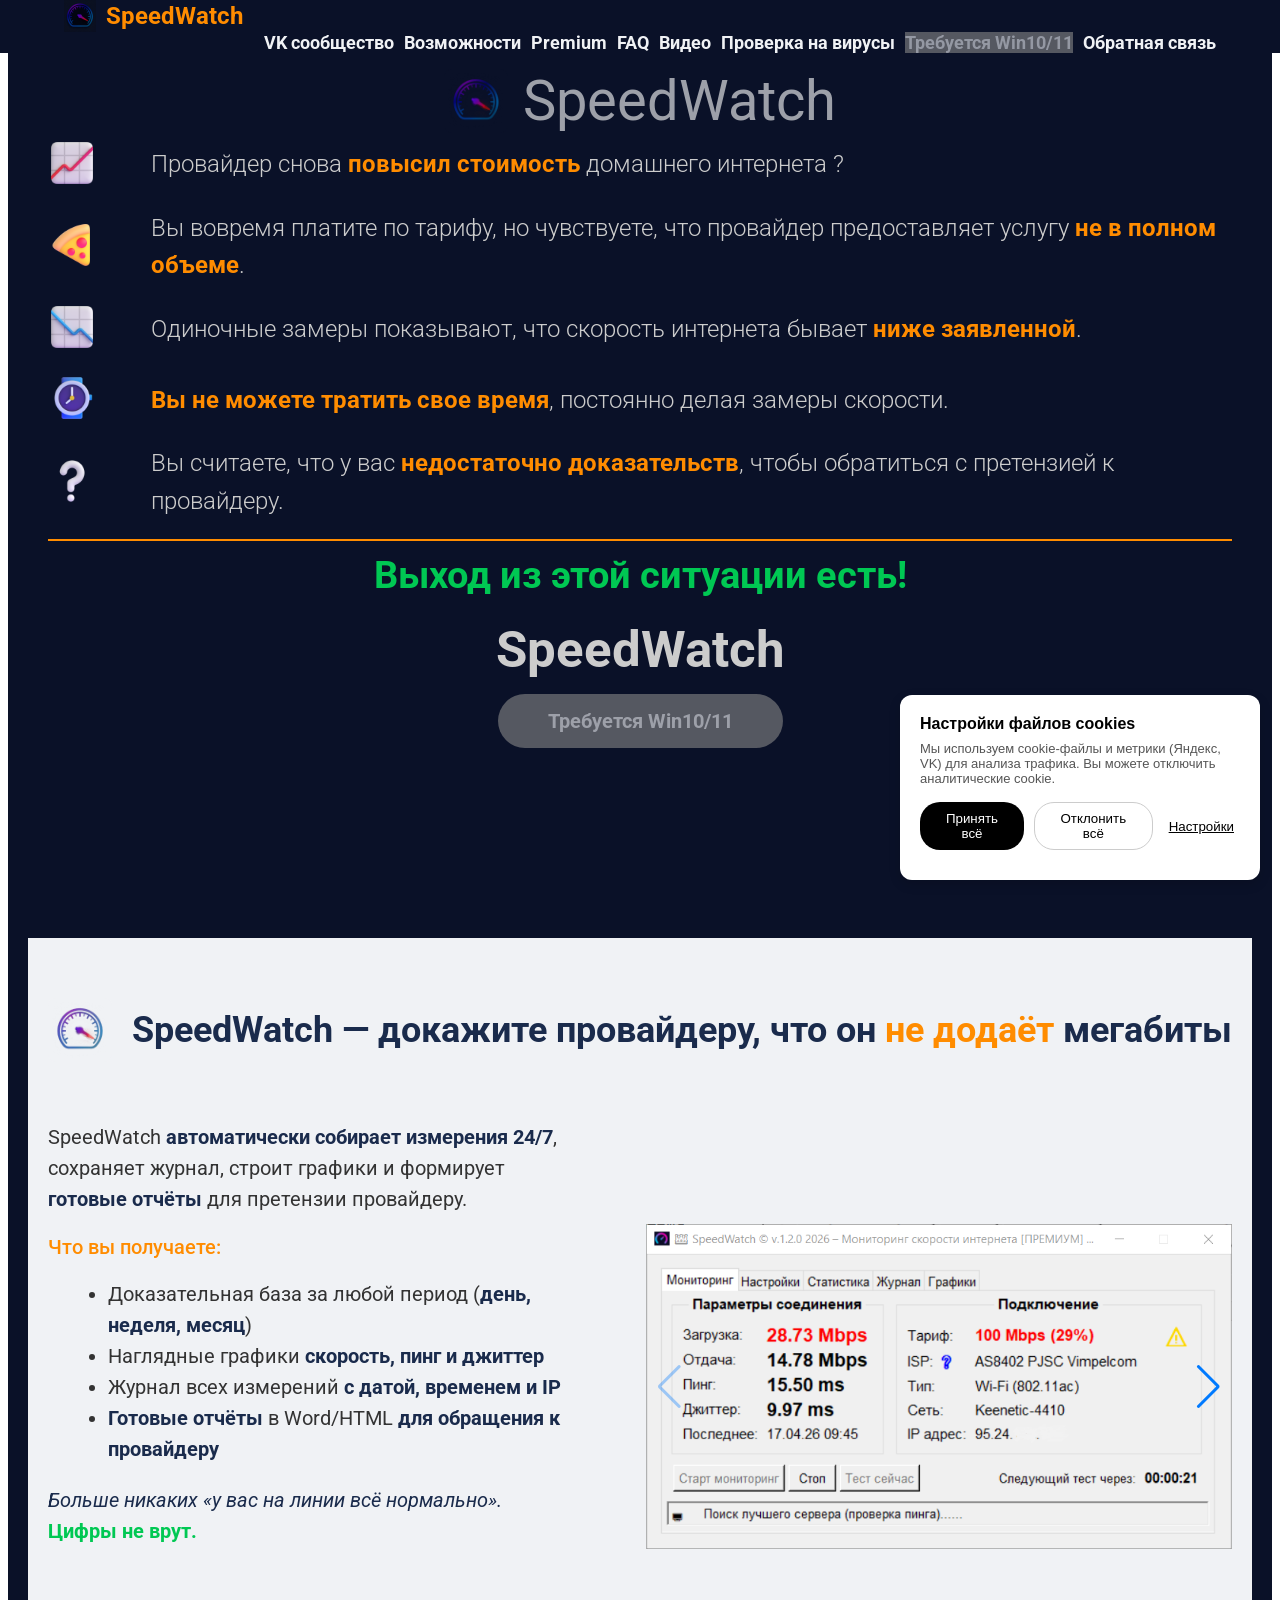
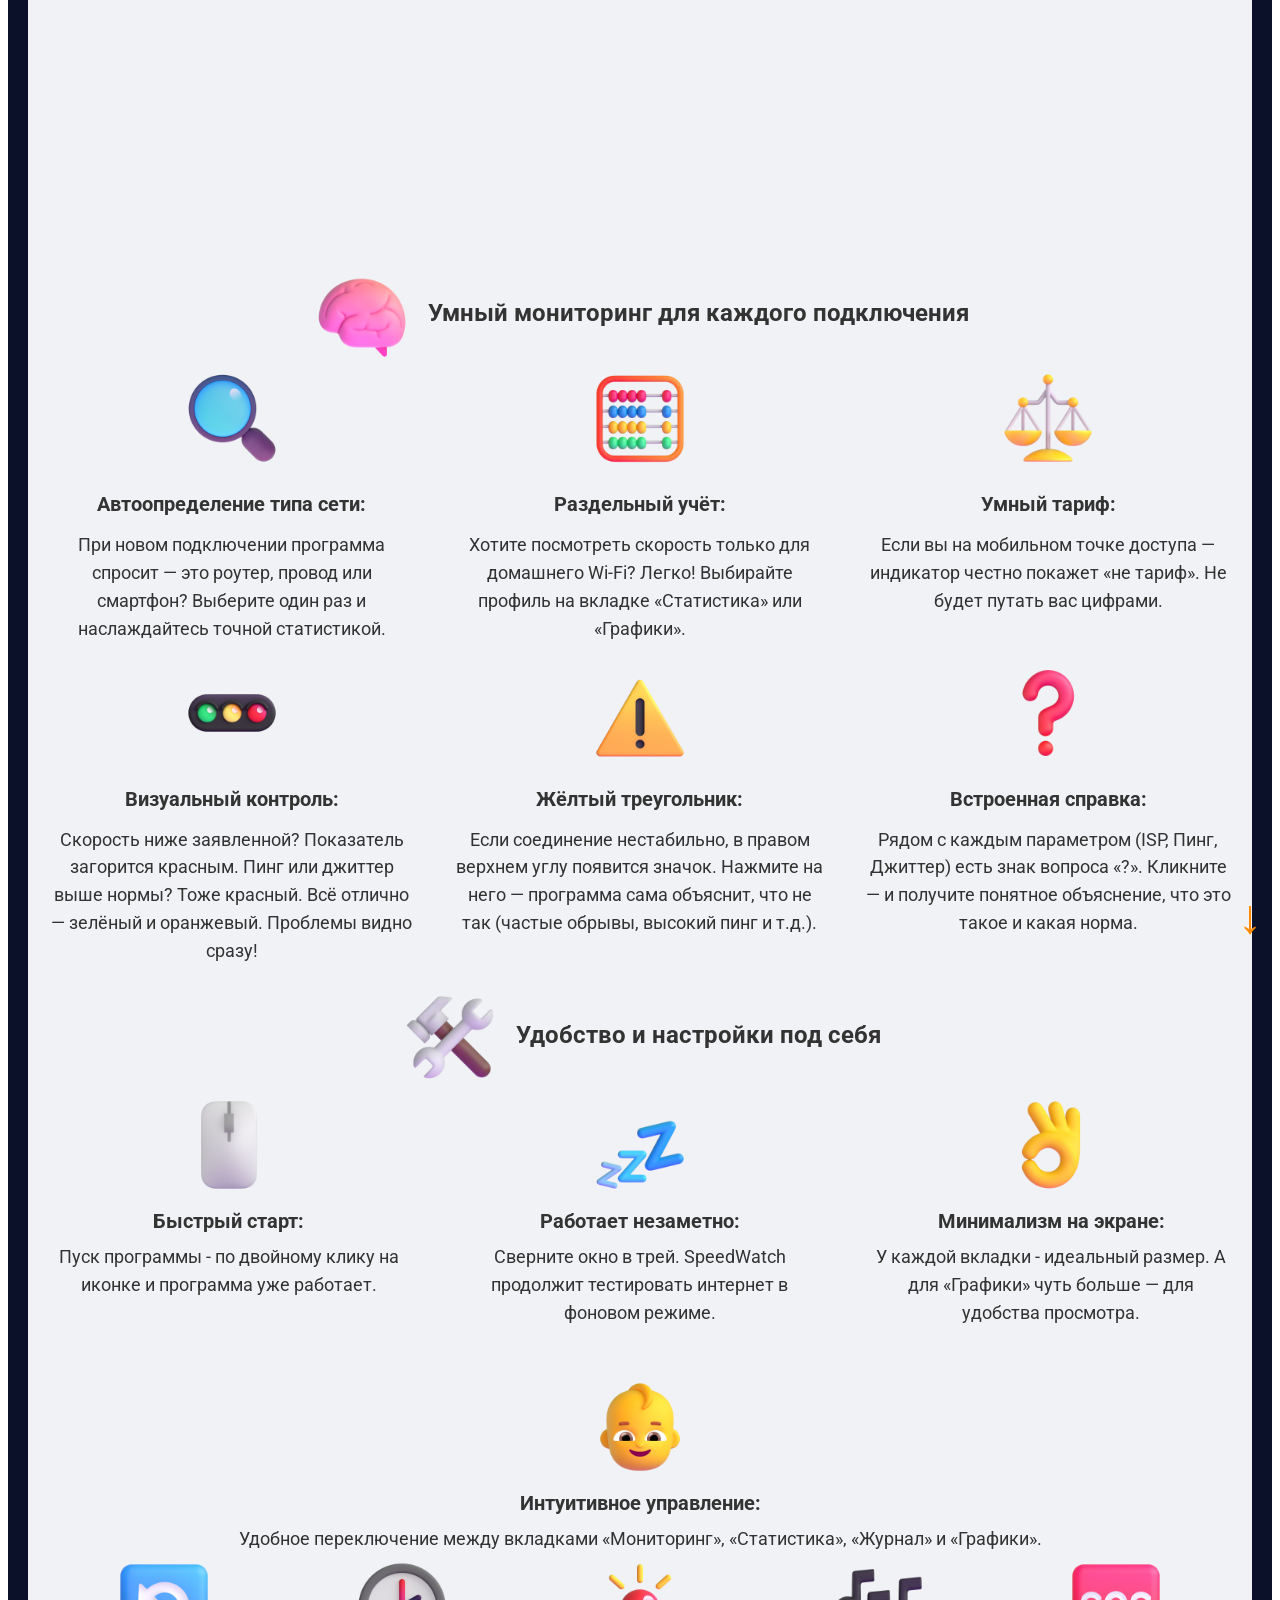
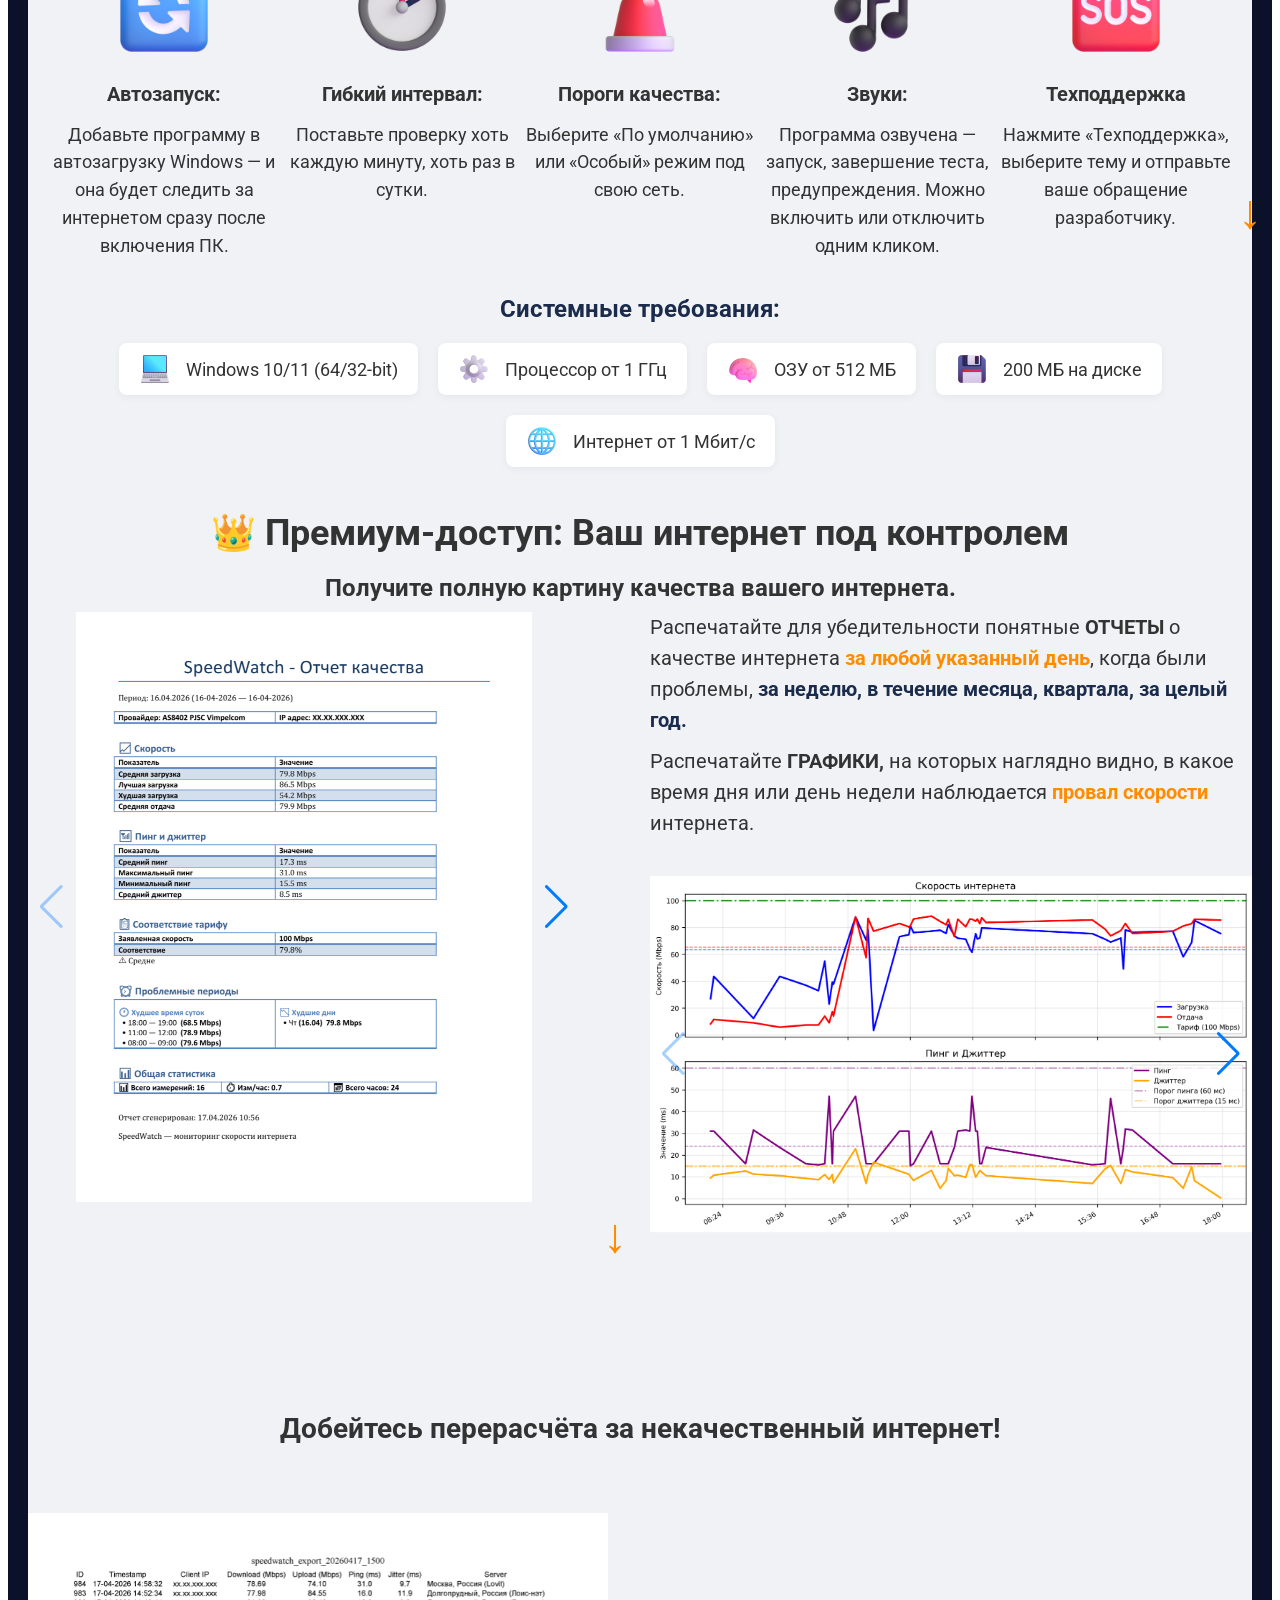
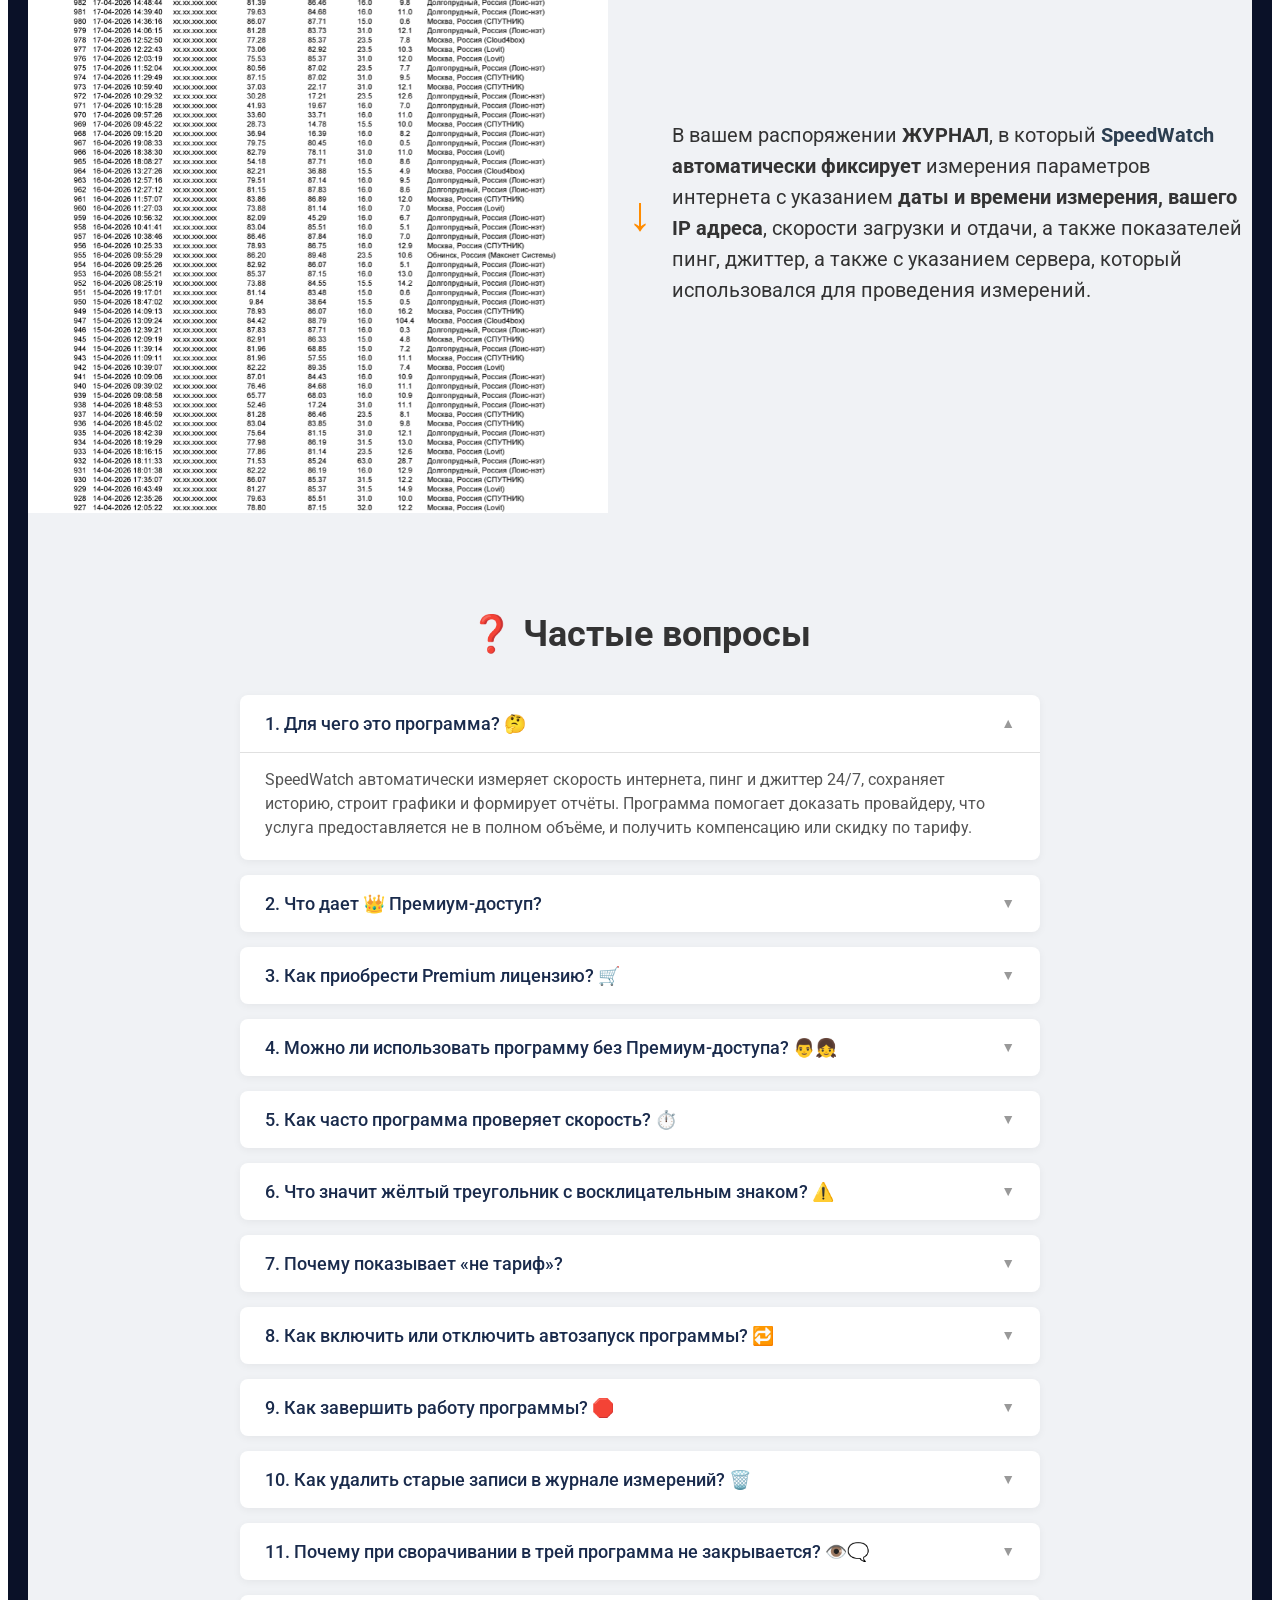
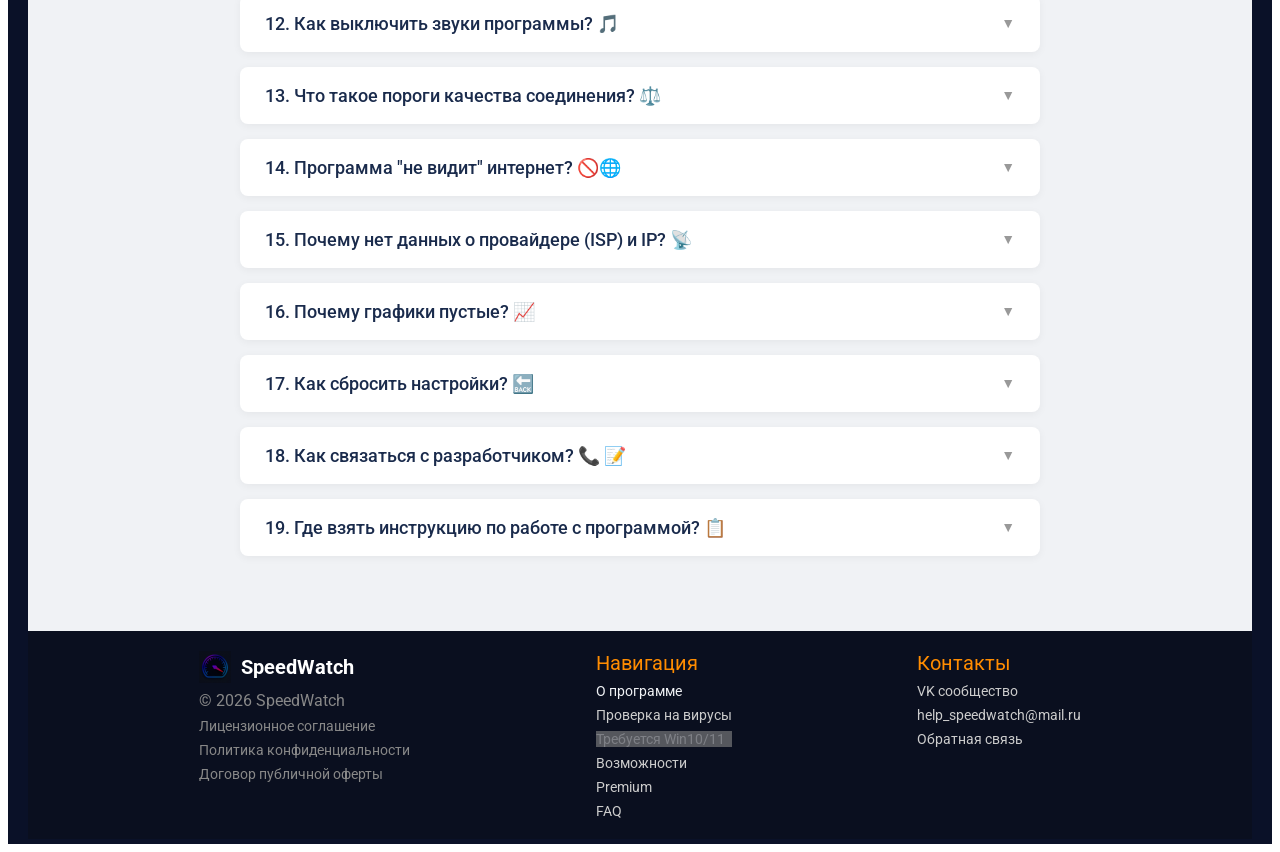
==== index.html @ 87563027 "Fix premium subtitle: full width on desktop, keep max-width on mobile" ====
<!DOCTYPE html>
<html lang="ru">
<head>
  <meta charset="utf-8">
  <meta name="viewport" content="width=device-width, initial-scale=1.0">
  <title>SpeedWatch — программа фиксации низкой скорости интернета для Windows</title>
  <meta name="description" content="SpeedWatch — программа для Windows, которая фиксирует факты низкой скорости интернета и формирует доказательную базу для жалоб провайдеру.">
  <meta name="robots" content="index, follow">
  <link rel="canonical" href="https://speedwatch-soft.netlify.app">
  <meta property="og:type" content="website">
  <meta property="og:url" content="https://speedwatch-soft.netlify.app">
  <meta property="og:title" content="SpeedWatch — программа фиксации низкой скорости интернета">
  <meta property="og:description" content="SpeedWatch фиксирует факты низкой скорости интернета и формирует доказательную базу для жалоб провайдеру.">
  <meta property="og:image" content="https://speedwatch-soft.netlify.app/img/logo_56x56.png">
	<!-- Основные заголовки безопасности в HEAD -->
	<meta http-equiv="X-Content-Type-Options" content="nosniff">
	<meta http-equiv="X-XSS-Protection" content="1; mode=block">
	<meta http-equiv="Referrer-Policy" content="strict-origin-when-cross-origin">

<!-- Yandex.Metrika counter -->
<script type="text/javascript">
    (function(m,e,t,r,i,k,a){
        m[i]=m[i]||function(){(m[i].a=m[i].a||[]).push(arguments)};
        m[i].l=1*new Date();
        for (var j = 0; j < document.scripts.length; j++) {if (document.scripts[j].src === r) { return; }}
        k=e.createElement(t),a=e.getElementsByTagName(t)[0],k.async=1,k.src=r,a.parentNode.insertBefore(k,a)
    })(window, document,'script','https://mc.yandex.ru/metrika/tag.js?id=109842752', 'ym');

    ym(109842752, 'init', {ssr:true, webvisor:true, clickmap:true, ecommerce:"dataLayer", referrer: document.referrer, url: location.href, accurateTrackBounce:true, trackLinks:true});
</script>
<noscript><div><img src="https://mc.yandex.ru/watch/109842752" style="position:absolute; left:-9999px;" alt="" /></div></noscript>
<!-- /Yandex.Metrika counter -->

<!-- Schema.org микроразметка для программы и FAQ -->
<script type="application/ld+json">
{
  "@context": "https://schema.org",
  "@graph": [
    {
      "@type": "SoftwareApplication",
      "name": "SpeedWatch",
      "description": "SpeedWatch — фиксация фактов низкой скорости интернета программа Windows. Скорость интернет, Ростелеком, интернет провайдер, медленный интернет, жалоба провайдер, суд провайдер, иск провайдер, техподдержка провайдер, претензия провайдер",
      "operatingSystem": "Windows 10, Windows 11",
      "applicationCategory": "UtilityApplication",
      "offers": {
        "@type": "Offer",
        "price": "0",
        "priceCurrency": "RUB"
      },
      "url": "https://speedwatch-soft.netlify.app/",
      "sameAs": [
        "https://cloud.mail.ru/public/nhCN/DgoQjYmod"
      ]
    },
    {
      "@type": "FAQPage",
      "name": "Часто задаваемые вопросы о SpeedWatch",
      "mainEntity": [
        {
          "@type": "Question",
          "name": "1. Для чего это программа? 🤔",
          "acceptedAnswer": {
            "@type": "Answer",
            "text": "SpeedWatch автоматически измеряет скорость интернета, пинг и джиттер 24/7, сохраняет историю, строит графики и формирует отчёты. Программа помогает доказать провайдеру, что услуга предоставляется не в полном объёме, и получить компенсацию или скидку по тарифу."
          }
        },
        {
          "@type": "Question",
          "name": "2. Что дает 👑 Премиум-доступ?",
          "acceptedAnswer": {
            "@type": "Answer",
            "text": "👑 Премиум-доступ даёт доказательную базу для урегулирования с провайдером вопроса снижения качества интернета, а именно: детальный отчёт о качестве соединения (HTML/Word), экспорт графиков в PNG и выгрузку журнала измерений в CSV."
          }
        },
        {
          "@type": "Question",
          "name": "3. Как приобрести Premium лицензию? 🛒",
          "acceptedAnswer": {
            "@type": "Answer",
            "text": "Чтобы приобрести Premium-доступ, выполните шаги: 1. Откройте SpeedWatch → вкладка «Настройки». 2. Нажмите «Техподдержка», тема «Приобрести Premium». 3. Заполните поля и отправьте запрос. 4. В течение 24 часов получите письмо с типом лицензии, сроком и суммой. 5. Оплатите через ЮMoney. 6. Отправьте копию квитанции. 7. В течение 24 часов получите лицензионный ключ. Ключ привязывается к вашему ПК. Перед покупкой убедитесь, что бесплатная версия работает корректно."
          }
        },
        {
          "@type": "Question",
          "name": "4. Можно ли использовать программу без Премиум-доступа? 👨👧",
          "acceptedAnswer": {
            "@type": "Answer",
            "text": "Да, мониторинг, просмотр статистики, журнала и графиков доступны бесплатно."
          }
        },
        {
          "@type": "Question",
          "name": "5. Как часто программа проверяет скорость? ⏱️",
          "acceptedAnswer": {
            "@type": "Answer",
            "text": "Интервал задаётся в «Настройках». По умолчанию — 60 минут."
          }
        }
      ]
    }
  ]
}
</script>

	<style>
	/* Скрытый текст только для поисковых роботов */
	.visually-hidden {
	 position: absolute;
	 width: 1px;
	 height: 1px;
	 margin: -1px;
	 padding: 0;
	 border: 0;
	 clip: rect(0, 0, 0, 0);
	 overflow: hidden;
	}
	</style>

</style>

<!-- favicons -->
<link rel="shortcut icon" href="favicon.ico" type="image/x-icon">
<link rel="icon" href="img/favicon_SpeedWatch_dark_background.png" type="image/png">

<!-- Assets -->
<!-- ====================================================== -->
<!-- SWIPER GALLERY INIT (для левой галереи блока Премиум)  -->
<!-- Инициализация слайдера с навигацией (стрелки влево/вправо) и зацикливанием -->
<!-- ====================================================== -->
<link rel="stylesheet" href="css/swiper-bundle.min.css">
<script src="js/swiper-bundle.min.js"></script>
<link rel="stylesheet" href="css/responsive.css">
<script>
 document.addEventListener('DOMContentLoaded', function() {
  new Swiper('.swiper', {
   navigation: { nextEl: '.swiper-button-next', prevEl: '.swiper-button-prev' },
   loop: false,
   breakpoints: {
    320: {
      slidesPerView: 1,
      spaceBetween: 10
    },
    768: {
      slidesPerView: 1,
      spaceBetween: 20
    },
    1024: {
      slidesPerView: 1,
      spaceBetween: 30
    }
   }
  });
 });
</script>

</head>
    
      <link href="https://fonts.gstatic.com" rel="preconnect"/>
      <link href="https://fonts.googleapis.com/css2?family=Roboto:wght@300;400;500;700&amp;subset=latin,cyrillic" rel="stylesheet"/>

    <script src="js/tilda-polyfill-1.0.min.js"></script>

<!-- ====================================================== -->
<!-- TILDA FADE-IN EFFECT FOR BLOCKS    - переделать!       -->
<!-- Отвечает за плавное появление блоков при загрузке.     -->
<!-- Можно удалить без потери функциональности.               -->
<!-- ====================================================== -->
       <script type="text/javascript">
        window.dataLayer=window.dataLayer||[];
       </script>
       <script type="text/javascript">
        (function() {if((/bot|google|yandex|baidu|bing|msn|duckduckbot|teoma|slurp|crawler|spider|robot|crawling|facebook/i.test(navigator.userAgent))===false&&typeof(sessionStorage)!='undefined'&&sessionStorage.getItem('visited')!=='y'&&document.visibilityState){var style=document.createElement('style');style.type='text/css';style.innerHTML='@media screen and (min-width: 980px) {.t-records {opacity: 0;}.t-records_animated {-webkit-transition: opacity ease-in-out .2s;-moz-transition: opacity ease-in-out .2s;-o-transition: opacity ease-in-out .2s;transition: opacity ease-in-out .2s;}.t-records.t-records_visible {opacity: 1;}}';document.getElementsByTagName('head')[0].appendChild(style);function t_setvisRecs(){var alr=document.querySelectorAll('.t-records');Array.prototype.forEach.call(alr,function(el) {el.classList.add("t-records_animated");});setTimeout(function() {Array.prototype.forEach.call(alr,function(el) {el.classList.add("t-records_visible");});sessionStorage.setItem("visited","y");},400);}
document.addEventListener('DOMContentLoaded',t_setvisRecs);}})();
       </script>
     

<!-- ====================================================== -->
<!-- SECTION: HEADER -->
<!-- ====================================================== -->
<a name="header" style="font-size:0;"></a>
<div id="header" style="position: fixed; top: 0; left: 0; width: 100%; background-color: #0a1128; font-family: Roboto; z-index: 1000; display: flex; align-items: center; justify-content: space-between; padding: 0 5%; box-sizing: border-box; flex-wrap: wrap; min-height: 37px;">

<div style="display: flex; align-items: center; gap: 10px; width: 100%; justify-content: space-between;">
 <div style="display: flex; align-items: center; gap: 10px;">
  <img src="img/logo_sw_dark_back_32x32.png" alt="logo" style="height: 32px; width: auto;">
  <div id="logo-speedwatch" onclick="location.href='#home'" style="cursor: pointer; color: #f0f2f5; font-size: 24px; font-weight: 700; transition: color 0.2s;" onmouseover="this.style.color='#004499'" onmouseout="this.style.color='#f0f2f5'">SpeedWatch</div>
 </div>
 <button id="burger-btn" style="display: none; background: none; border: none; color: #f0f2f5; font-size: 28px; cursor: pointer;">☰</button>
</div>

 <div id="header-menu" style="display: flex; flex-wrap: wrap; gap: 10px; align-items: center; justify-content: flex-end; width: 100%;">
<a href="https://vk.com/speedwatch_soft" target="_blank" rel="noopener noreferrer" style="color: #f0f2f5; font-size: 18px; font-weight: 700; text-decoration: none;" onmouseover="this.style.color='#004499'" onmouseout="this.style.color='#f0f2f5'">VK сообщество</a>
  <a href="#features" style="color: #f0f2f5; font-size: 18px; font-weight: 700; text-decoration: none;" onmouseover="this.style.color='#004499'" onmouseout="this.style.color='#f0f2f5'">Возможности</a>
  <a href="#premium" style="color: #f0f2f5; font-size: 18px; font-weight: 700; text-decoration: none;" onmouseover="this.style.color='#004499'" onmouseout="this.style.color='#f0f2f5'">Premium</a>
  <a href="#faq" style="color: #f0f2f5; font-size: 18px; font-weight: 700; text-decoration: none;" onmouseover="this.style.color='#004499'" onmouseout="this.style.color='#f0f2f5'">FAQ</a>
  <a href="https://cloud.mail.ru/public/jdPG/BZcNN27gG" target="_blank" rel="noopener noreferrer" style="color: #f0f2f5; font-size: 18px; font-weight: 700; text-decoration: none;" onmouseover="this.style.color='#004499'" onmouseout="this.style.color='#f0f2f5'">Видео</a>
  <a href="https://www.virustotal.com/gui/file/5b65f965cabe4bf45d67e83e8d81255e5a3682f1633153fd42c70cdcdde629b7" target="_blank" rel="noopener noreferrer" style="color: #f0f2f5; font-size: 18px; font-weight: 700; text-decoration: none;" onmouseover="this.style.color='#004499'" onmouseout="this.style.color='#f0f2f5'">Проверка на вирусы</a>
  <a href="https://vk.cc/cYCdpQ" rel="noopener noreferrer" class="download-btn" style="color: #f0f2f5; font-size: 18px; font-weight: 700; text-decoration: none;" onmouseover="this.style.color='#004499'" onmouseout="this.style.color='#f0f2f5'">Скачать</a>
  <a href="https://forms.gle/kpaNSu1JRSFQR7rt9" target="_blank" rel="noopener noreferrer" style="color: #f0f2f5; font-size: 18px; font-weight: 700; text-decoration: none;" onmouseover="this.style.color='#004499'" onmouseout="this.style.color='#f0f2f5'">Обратная связь</a>
 </div>
</div>

<!-- ====================================================== -->
<!-- SECTION: HOME -->
<!-- ====================================================== -->
<a name="home" style="font-size:0;"></a>
<div style="background-color: #0a1128;">
 <div id="home" style="width: 100%; padding: 30px 20px 5px 20px; font-family: Roboto, Arial, sans-serif; box-sizing: border-box; min-height: auto;">
<div style="min-height: 100vh; background-color: #0a1128;">
 <div id="home" style="width: 100%; padding: 30px 20px 5px 20px; font-family: Roboto, Arial, sans-serif; box-sizing: border-box;">
  <!-- Скрытые заголовки для поисковых роботов -->
  <h1 class="visually-hidden">SpeedWatch — фиксация фактов низкой скорости интернета программа Windows</h1>
  <h2 class="visually-hidden">Медленный интернет? SpeedWatch собирает доказательства для жалоба, иск в суд на провайдер в том числе Ростелеком, МТС, Билайн.</h2>

  <!-- Логотип SpeedWatch -->
  <div class="logo-container" style="display: flex; align-items: center; justify-content: center; gap: 15px; margin-bottom: 5px;">
   <img src="img/logo_56x56.png" alt="logo" style="height: 56px; width: auto; background-color: #0a1128; border-radius: 8px; padding: 4px;">
   <span class="home-title-large" style="font-size: 56px; font-weight: 400; color: #ffffff; opacity: 0.6;">SpeedWatch</span>
  </div>

  <!-- Контейнер для списка проблем -->
  <div style="max-width: 1200px; margin: 0 auto;">
  <!-- Строка 1 -->
  <div style="display: flex; align-items: center; gap: 55px; margin-bottom: 19px;">
   <div style="width: 48px; flex-shrink: 0;">
    <img loading="lazy" src="img/icons/chart_increasing_3d.png" alt="chart" style="width: 48px; height: auto;">
   </div>
   <div style="font-size: 24px; font-weight: 300; color: #cccccc; line-height: 1.55;">Провайдер снова <strong style="color: #ff8c00; font-weight: 700;">повысил стоимость</strong> домашнего интернета ?</div>
  </div>

  <!-- Строка 2 -->
  <div style="display: flex; align-items: center; gap: 55px; margin-bottom: 19px;">
   <div style="width: 48px; flex-shrink: 0;">
    <img loading="lazy" src="img/icons/pizza_3d.png" alt="pizza" style="width: 48px; height: auto;">
   </div>
   <div style="font-size: 24px; font-weight: 300; color: #cccccc; line-height: 1.55;">Вы вовремя платите по тарифу, но чувствуете, что провайдер предоставляет услугу <strong style="color: #ff8c00; font-weight: 700;">не в полном объеме</strong>.</div>
  </div>

  <!-- Строка 3 -->
  <div style="display: flex; align-items: center; gap: 55px; margin-bottom: 19px;">
   <div style="width: 48px; flex-shrink: 0;">
    <img loading="lazy" src="img/icons/chart_decreasing_3d.png" alt="chart decreasing" style="width: 48px; height: auto;">
   </div>
   <div style="font-size: 24px; font-weight: 300; color: #cccccc; line-height: 1.55;">Одиночные замеры показывают, что скорость интернета бывает <strong style="color: #ff8c00; font-weight: 700;">ниже заявленной</strong>.</div>
  </div>

  <!-- Строка 4 -->
  <div style="display: flex; align-items: center; gap: 55px; margin-bottom: 19px;">
   <div style="width: 48px; flex-shrink: 0;">
    <img loading="lazy" src="img/icons/watch_3d.png" alt="watch" style="width: 48px; height: auto;">
   </div>
   <div style="font-size: 24px; font-weight: 300; color: #cccccc; line-height: 1.55;"><strong style="color: #ff8c00; font-weight: 700;">Вы не можете тратить свое время</strong>, постоянно делая замеры скорости.</div>
  </div>

  <!-- Строка 5 -->
  <div style="display: flex; align-items: center; gap: 55px; margin-bottom: 19px;">
   <div style="width: 48px; flex-shrink: 0;">
    <img loading="lazy" src="img/icons/white_question_mark_3d.png" alt="question mark" style="width: 48px; height: auto;">
   </div>
   <div style="font-size: 24px; font-weight: 300; color: #cccccc; line-height: 1.55;">Вы считаете, что у вас <strong style="color: #ff8c00; font-weight: 700;">недостаточно доказательств</strong>, чтобы обратиться с претензией к провайдеру.</div>
  </div>
 </div>

 <!-- Разделительная линия -->
 <div style="width: 100%; height: 2px; background-color: #ff8c00; margin: 5px 0;"></div>

 <!-- Нижняя секция с призывом -->
 <div style="text-align: center; margin-top: 5px;">
  <div class="home-success-title" style="font-size: 38px; font-weight: 700; color: #00c853; line-height: 1.55;"><span class="home-success-line1">Выход из этой</span> <span class="home-success-line2">ситуации есть!</span></div>
  <div style="font-size: 51px; font-weight: 700; color: #cccccc; line-height: 1.55; margin-top: 5px;">SpeedWatch</div>
  <div class="home-btn-wrapper" style="margin-top: 5px;">
   <a href="https://vk.cc/cYCdpQ" rel="noopener noreferrer" class="download-btn home-download-btn" style="display: inline-block; background-color: #00c853; color: #ffffff; font-size: 20px; font-weight: 700; font-family: Roboto; text-decoration: none; padding: 15px 50px; border-radius: 30px; border: none; cursor: pointer;">Скачать</a>
  </div>
 </div>
</div>
</div>

<!-- ====================================================== -->
<!-- SECTION: ABOUT -->
<!-- ====================================================== -->
<a name="about" style="font-size:0;"></a>
<div style="min-height: 100vh; background-color: #f0f2f5;">
 <div id="about" style="width: 100%; padding: 60px 20px; font-family: Roboto, Arial, sans-serif; box-sizing: border-box;">
  <div style="max-width: 1200px; margin: 0 auto;">

<div class="about-header" style="display: flex; align-items: center; justify-content: center; gap: 20px; margin-bottom: 60px;">
<img src="img/logo_56x56.png" alt="logo" style="height: 56px; width: auto; background-color: #f0f2f5; border-radius: 8px; padding: 4px;">
 <h2 class="about-title" style="font-size: 36px; font-weight: 700; color: #1a2b4c; margin: 0;">
  SpeedWatch — докажите провайдеру, что он <span style="color: #ff8c00;">не додаёт</span> мегабиты
 </h2>
</div>

   <div class="about-grid" style="display: flex; flex-wrap: wrap; gap: 6%;">

    <div style="flex: 1 1 40%; min-width: 280px;">

<div style="font-size: 20px; color: #333333; line-height: 1.55; margin-bottom: 20px;">
 SpeedWatch <strong style="color: #1a2b4c;">автоматически собирает измерения 24/7</strong>, сохраняет журнал, строит графики и формирует <strong style="color: #1a2b4c;">готовые отчёты</strong> для претензии провайдеру.
</div>

     <div style="font-size: 20px; font-weight: 500; color: #ff8c00; margin-bottom: 15px;">
      Что вы получаете:
     </div>

     <ul style="font-size: 20px; color: #333333; line-height: 1.55; margin-left: 20px; margin-bottom: 20px;">
      <li>Доказательная база за любой период (<strong style="color: #1a2b4c;">день, неделя, месяц</strong>)</li>
      <li>Наглядные графики <strong style="color: #1a2b4c;">скорость, пинг и джиттер</strong></li>
      <li>Журнал всех измерений <strong style="color: #1a2b4c;">с датой, временем и IP</strong></li>
      <li><strong style="color: #1a2b4c;">Готовые отчёты</strong> в Word/HTML <strong style="color: #1a2b4c;">для обращения к провайдеру</strong></li>
     </ul>

     <div style="font-size: 20px; color: #1a2b4c; line-height: 1.55;">
      <em>Больше никаких «у вас на линии всё нормально».</em> <strong style="color: #00c853;">Цифры не врут.</strong>
     </div>

    </div>

    <div style="flex: 1 1 45%; min-width: 280px;">
     <div class="swiper" style="width: 100%; height: 529px;">
      <div class="swiper-wrapper">
       <div class="swiper-slide" style="display: flex; align-items: center; justify-content: center; background-color: #f0f2f5;"><img loading="lazy" src="img/tilda_images/vkladka_monitoring.png" alt="SpeedWatch — вкладка Мониторинг" style="width: auto; height: 100%; max-width: 100%; object-fit: contain;"></div>
       <div class="swiper-slide" style="display: flex; align-items: center; justify-content: center; background-color: #f0f2f5;"><img loading="lazy" src="img/tilda_images/vkladka_zhurnal.png" alt="SpeedWatch — вкладка Журнал измерений" style="width: auto; height: 100%; max-width: 100%; object-fit: contain;"></div>
       <div class="swiper-slide" style="display: flex; align-items: center; justify-content: center; background-color: #f0f2f5;"><img loading="lazy" src="img/tilda_images/grafik_den.png" alt="SpeedWatch — график скорости за день" style="width: auto; height: 100%; max-width: 100%; object-fit: contain;"></div>
       <div class="swiper-slide" style="display: flex; align-items: center; justify-content: center; background-color: #f0f2f5;"><img loading="lazy" src="img/tilda_images/vkladka_nastroyki.png" alt="SpeedWatch — вкладка Настройки" style="width: auto; height: 100%; max-width: 100%; object-fit: contain;"></div>
       <div class="swiper-slide" style="display: flex; align-items: center; justify-content: center; background-color: #f0f2f5;"><img loading="lazy" src="img/tilda_images/okno_nizkoe_kachestvo.png" alt="SpeedWatch — уведомление о низком качестве соединения" style="width: auto; height: 100%; max-width: 100%; object-fit: contain;"></div>
       <div class="swiper-slide" style="display: flex; align-items: center; justify-content: center; background-color: #f0f2f5;"><img loading="lazy" src="img/tilda_images/vkladka_statistika.png" alt="SpeedWatch — вкладка Статистика" style="width: auto; height: 100%; max-width: 100%; object-fit: contain;"></div>
      </div>
      <div class="swiper-button-prev"></div>
      <div class="swiper-button-next"></div>
     </div>
    </div>

   </div>

  </div>
 </div>
</div>


<!-- ====================================================== -->
<!-- SECTION: FEATURES -->
<!-- ====================================================== -->
<a name="features" style="font-size:0;"></a>
<div id="features" style="background-color: #f0f2f5; padding: 25px 20px 15px 20px; font-family: Roboto, Arial, sans-serif;">
 <div style="max-width: 1200px; margin: 0 auto;">

  <!-- Главный заголовок с иконкой -->
  <div style="display: flex; align-items: center; justify-content: center; gap: 16px; margin-bottom: 5px;">
   <img loading="lazy" src="img/icons/brain_3d.png" alt="brain" style="width: 100px; height: auto;">
   <h2 style="font-size: 24px; font-weight: 700; color: #333333; margin: 0;">Умный мониторинг для каждого подключения</h2>
  </div>

  <!-- Ряд 1: 3 карточки -->
  <div style="display: flex; flex-wrap: wrap; justify-content: center; gap: 41px; margin-bottom: 20px;">

   <div style="flex: 1 1 280px; min-width: 250px; text-align: center;">
    <img loading="lazy" src="img/icons/magnifying_glass_tilted_left_3d.png" alt="magnifying glass" style="width: 100px; height: auto; margin-bottom: 20px;">
    <h3 style="font-size: 20px; font-weight: 700; color: #333333; margin: 0 0 15px 0;">Автоопределение типа сети:</h3>
    <p style="font-size: 18px; color: #333333; line-height: 1.55; margin: 0;">При новом подключении программа спросит — это роутер, провод или смартфон? Выберите один раз и наслаждайтесь точной статистикой.</p>
   </div>

   <div style="flex: 1 1 280px; min-width: 250px; text-align: center;">
    <img loading="lazy" src="img/icons/abacus_3d.png" alt="abacus" style="width: 100px; height: auto; margin-bottom: 20px;">
    <h3 style="font-size: 20px; font-weight: 700; color: #333333; margin: 0 0 15px 0;">Раздельный учёт:</h3>
    <p style="font-size: 18px; color: #333333; line-height: 1.55; margin: 0;">Хотите посмотреть скорость только для домашнего Wi-Fi? Легко! Выбирайте профиль на вкладке «Статистика» или «Графики».</p>
   </div>

   <div style="flex: 1 1 280px; min-width: 250px; text-align: center;">
    <img loading="lazy" src="img/icons/balance_scale_3d.png" alt="balance scale" style="width: 100px; height: auto; margin-bottom: 20px;">
    <h3 style="font-size: 20px; font-weight: 700; color: #333333; margin: 0 0 15px 0;">Умный тариф:</h3>
    <p style="font-size: 18px; color: #333333; line-height: 1.55; margin: 0;">Если вы на мобильном точке доступа — индикатор честно покажет «не тариф». Не будет путать вас цифрами.</p>
   </div>

  </div>

  <!-- Ряд 2: 3 карточки -->
  <div style="display: flex; flex-wrap: wrap; justify-content: center; gap: 41px; margin-bottom: 20px;">

   <div style="flex: 1 1 280px; min-width: 250px; text-align: center;">
    <img loading="lazy" src="img/icons/horizontal_traffic_light_3d.png" alt="traffic light" style="width: 100px; height: auto; margin-bottom: 20px;">
    <h3 style="font-size: 20px; font-weight: 700; color: #333333; margin: 0 0 15px 0;">Визуальный контроль:</h3>
    <p style="font-size: 18px; color: #333333; line-height: 1.55; margin: 0;">Скорость ниже заявленной? Показатель загорится красным. Пинг или джиттер выше нормы? Тоже красный. Всё отлично — зелёный и оранжевый. Проблемы видно сразу!</p>
   </div>

   <div style="flex: 1 1 280px; min-width: 250px; text-align: center;">
    <img loading="lazy" src="img/icons/warning_3d.png" alt="warning" style="width: 100px; height: auto; margin-bottom: 20px;">
    <h3 style="font-size: 20px; font-weight: 700; color: #333333; margin: 0 0 15px 0;">Жёлтый треугольник:</h3>
    <p style="font-size: 18px; color: #333333; line-height: 1.55; margin: 0;">Если соединение нестабильно, в правом верхнем углу появится значок. Нажмите на него — программа сама объяснит, что не так (частые обрывы, высокий пинг и т.д.).</p>
   </div>

   <div style="flex: 1 1 280px; min-width: 250px; text-align: center; position: relative;">
    <img loading="lazy" src="img/icons/red_question_mark_3d.png" alt="question mark" style="width: 100px; height: auto; margin-bottom: 20px;">
    <h3 style="font-size: 20px; font-weight: 700; color: #333333; margin: 0 0 15px 0;">Встроенная справка:</h3>
    <p style="font-size: 18px; color: #333333; line-height: 1.55; margin: 0;">Рядом с каждым параметром (ISP, Пинг, Джиттер) есть знак вопроса «?». Кликните — и получите понятное объяснение, что это такое и какая норма.</p>
    <a href="#features-bottom" style="position: absolute; right: -30px; bottom: 20px; font-size: 48px; text-decoration: none; color: #ff8c00; cursor: pointer; transition: transform 0.2s;" onmouseover="this.style.transform='translateY(5px)'" onmouseout="this.style.transform='translateY(0)'">↓</a>
   </div>

  </div>

  <!-- Невидимый якорь для стрелки (ровно над иконкой) -->
  <div id="features-bottom" style="position: relative; top: -37px; visibility: hidden;"></div>

  <!-- Подзаголовок с иконкой -->
  <div style="display: flex; align-items: center; justify-content: center; gap: 16px; margin: 0 0 10px;">
   <img loading="lazy" src="img/icons/hammer_and_wrench_3d.png" alt="tools" style="width: 100px; height: auto;">
   <h2 style="font-size: 24px; font-weight: 700; color: #333333; margin: 0;">Удобство и настройки под себя</h2>
  </div>

  <!-- Ряд 3: 4 карточки -->
  <div style="display: flex; flex-wrap: wrap; justify-content: center; gap: 50px; margin-bottom: 5px;">

   <div style="flex: 1 1 250px; min-width: 290px; text-align: center;">
    <img loading="lazy" src="img/icons/computer_mouse_3d.png" alt="computer mouse" style="width: 100px; height: auto; margin-bottom: 10px;">
    <h3 style="font-size: 20px; font-weight: 700; color: #333333; margin: 0 0 10px 0;">Быстрый старт:</h3>
    <p style="font-size: 18px; color: #333333; line-height: 1.55; margin: 0;">Пуск программы - по двойному клику на иконке и программа уже работает.</p>
   </div>

   <div style="flex: 1 1 250px; min-width: 220px; text-align: center;">
    <img loading="lazy" src="img/icons/zzz_3d.png" alt="zzz" style="width: 100px; height: auto; margin-bottom: 10px;">
    <h3 style="font-size: 20px; font-weight: 700; color: #333333; margin: 0 0 10px 0;">Работает незаметно:</h3>
    <p style="font-size: 18px; color: #333333; line-height: 1.55; margin: 0;">Сверните окно в трей. SpeedWatch продолжит тестировать интернет в фоновом режиме.</p>
   </div>

   <div style="flex: 1 1 250px; min-width: 220px; text-align: center;">
    <img loading="lazy" src="img/icons/ok_hand_3d.png" alt="ok hand" style="width: 100px; height: auto; margin-bottom: 10px;">
    <h3 style="font-size: 20px; font-weight: 700; color: #333333; margin: 0 0 10px 0;">Минимализм на экране:</h3>
    <p style="font-size: 18px; color: #333333; line-height: 1.55; margin: 0;">У каждой вкладки - идеальный размер. А для «Графики» чуть больше — для удобства просмотра.</p>
   </div>

   <div style="flex: 1 1 250px; min-width: 220px; text-align: center;">
    <img loading="lazy" src="img/icons/baby_3d.png" alt="baby" style="width: 100px; height: auto; margin-bottom: 10px;">
    <h3 style="font-size: 20px; font-weight: 700; color: #333333; margin: 0 0 10px 0;">Интуитивное управление:</h3>
    <p style="font-size: 18px; color: #333333; line-height: 1.55; margin: 0;">Удобное переключение между вкладками «Мониторинг», «Статистика», «Журнал» и «Графики».</p>
   </div>

  </div>

  <!-- Ряд 4: 5 карточек -->
  <div style="display: flex; flex-wrap: wrap; justify-content: center; gap: 5px;">

   <div style="flex: 1 1 200px; min-width: 180px; text-align: center;">
    <img loading="lazy" src="img/icons/counterclockwise_arrows_button_3d.png" alt="counterclockwise arrows" style="width: 100px; height: auto; margin-bottom: 20px;">
    <h3 style="font-size: 20px; font-weight: 700; color: #333333; margin: 0 0 15px 0;">Автозапуск:</h3>
    <p style="font-size: 18px; color: #333333; line-height: 1.55; margin: 0;">Добавьте программу в автозагрузку Windows — и она будет следить за интернетом сразу после включения ПК.</p>
   </div>

   <div style="flex: 1 1 200px; min-width: 180px; text-align: center;">
    <img loading="lazy" src="img/icons/two_oclock_3d.png" alt="two oclock" style="width: 100px; height: auto; margin-bottom: 20px;">
    <h3 style="font-size: 20px; font-weight: 700; color: #333333; margin: 0 0 15px 0;">Гибкий интервал:</h3>
    <p style="font-size: 18px; color: #333333; line-height: 1.55; margin: 0;">Поставьте проверку хоть каждую минуту, хоть раз в сутки.</p>
   </div>

   <div style="flex: 1 1 200px; min-width: 180px; text-align: center;">
    <img loading="lazy" src="img/icons/police_car_light_3d.png" alt="police car light" style="width: 100px; height: auto; margin-bottom: 20px;">
    <h3 style="font-size: 20px; font-weight: 700; color: #333333; margin: 0 0 15px 0;">Пороги качества:</h3>
    <p style="font-size: 18px; color: #333333; line-height: 1.55; margin: 0;">Выберите «По умолчанию» или «Особый» режим под свою сеть.</p>
   </div>

   <div style="flex: 1 1 200px; min-width: 180px; text-align: center;">
    <img loading="lazy" src="img/icons/musical_notes_3d.png" alt="musical notes" style="width: 100px; height: auto; margin-bottom: 20px;">
    <h3 style="font-size: 20px; font-weight: 700; color: #333333; margin: 0 0 15px 0;">Звуки:</h3>
    <p style="font-size: 18px; color: #333333; line-height: 1.55; margin: 0;">Программа озвучена — запуск, завершение теста, предупреждения. Можно включить или отключить одним кликом.</p>
   </div>

   <div style="flex: 1 1 200px; min-width: 180px; text-align: center; position: relative;">
    <img loading="lazy" src="img/icons/sos_button_3d.png" alt="sos button" style="width: 100px; height: auto; margin-bottom: 20px;">
    <h3 style="font-size: 20px; font-weight: 700; color: #333333; margin: 0 0 15px 0;">Техподдержка</h3>
    <p style="font-size: 18px; color: #333333; line-height: 1.55; margin: 0;">Нажмите «Техподдержка», выберите тему и отправьте ваше обращение разработчику.</p>
    <a href="#premium-top" style="position: absolute; right: -30px; bottom: 20px; font-size: 48px; text-decoration: none; color: #ff8c00; cursor: pointer; transition: transform 0.2s;" onmouseover="this.style.transform='translateY(5px)'" onmouseout="this.style.transform='translateY(0)'">↓</a>
   </div>

  </div>
 </div>
</div>


<!-- ====================================================== -->
<!-- SECTION: REQUIREMENTS -->
<!-- ====================================================== -->
<a name="requirements" style="font-size:0;"></a>
<div id="requirements" style="background-color: #f0f2f5; padding: 20px 20px 15px 20px; font-family: Roboto, Arial, sans-serif;">

 <div style="text-align: center; margin-bottom: 20px;">
  <h2 style="font-size: 24px; font-weight: 700; color: #1a2b4c; margin: 0;">Системные требования:</h2>
 </div>

 <div class="requirements-container" style="display: flex; flex-wrap: wrap; justify-content: center; gap: 20px;">

  <div style="display: flex; align-items: center; gap: 15px; background-color: #ffffff; padding: 10px 20px; border-radius: 8px; box-shadow: 0 2px 8px rgba(0,0,0,0.05);">
   <img loading="lazy" src="img/icons/laptop_3d.png" alt="laptop" style="width: 32px; height: auto;">
   <span style="font-size: 18px; font-weight: 400; color: #333333;">Windows 10/11 (64/32-bit)</span>
  </div>

  <div style="display: flex; align-items: center; gap: 15px; background-color: #ffffff; padding: 10px 20px; border-radius: 8px; box-shadow: 0 2px 8px rgba(0,0,0,0.05);">
   <img loading="lazy" src="img/icons/gear_3d.png" alt="gear" style="width: 32px; height: auto;">
   <span style="font-size: 18px; font-weight: 400; color: #333333;">Процессор от 1 ГГц</span>
  </div>

  <div style="display: flex; align-items: center; gap: 15px; background-color: #ffffff; padding: 10px 20px; border-radius: 8px; box-shadow: 0 2px 8px rgba(0,0,0,0.05);">
   <img loading="lazy" src="img/icons/brain_3d.png" alt="brain" style="width: 32px; height: auto;">
   <span style="font-size: 18px; font-weight: 400; color: #333333;">ОЗУ от 512 МБ</span>
  </div>

  <div style="display: flex; align-items: center; gap: 15px; background-color: #ffffff; padding: 10px 20px; border-radius: 8px; box-shadow: 0 2px 8px rgba(0,0,0,0.05);">
   <img loading="lazy" src="img/icons/floppy_disk_3d.png" alt="disk" style="width: 32px; height: auto;">
   <span style="font-size: 18px; font-weight: 400; color: #333333;">200 МБ на диске</span>
  </div>

  <div style="display: flex; align-items: center; gap: 15px; background-color: #ffffff; padding: 10px 20px; border-radius: 8px; box-shadow: 0 2px 8px rgba(0,0,0,0.05);">
   <img loading="lazy" src="img/icons/globe_with_meridians_3d.png" alt="globe" style="width: 32px; height: auto;">
   <span style="font-size: 18px; font-weight: 400; color: #333333;">Интернет от 1 Мбит/с</span>
  </div>

 </div>

</div>


<!-- ====================================================== -->
<!-- SECTION: PREMIUM -->
<!-- ====================================================== -->
<a name="premium" style="font-size:0;"></a>
<div id="premium-top"></div>
<div id="premium" style="background-color: #f0f2f5; height: auto; font-family: Roboto; padding: 10px 0 40px 0px;">

<div style="display: flex; flex-direction: column; width: 100%;">
 <div style="display: flex; justify-content: center; align-items: center; padding: 20px 0 10px 0;">
  <h2 class="premium-title" style="font-size: 36px; font-weight: 700; color: #333333; margin: 0;"><span class="premium-line1">👑 Премиум-доступ:</span> <span class="premium-line2">Ваш интернет под контролем</span></h2>
 </div>

 <div style="display: flex; width: 100%; margin: 10px 0;">
  <div style="width: 100%; text-align: center;">
   <h3 class="premium-subtitle" style="font-size: 24px; font-weight: 700; color: #333333; margin: 0 auto;">Получите полную картину качества вашего интернета.</h3>
  </div>
 </div>

 <div style="display: flex; flex-wrap: wrap; gap: 10px;">
  <div style="flex: 1 1 350px; min-width: 300px;">
   <div class="swiper" style="width: 100%; height: 590px;">
    <div class="swiper-wrapper">
     <div class="swiper-slide"><img loading="lazy" src="img/tilda_images/otchet_den_doc.png" alt="SpeedWatch — отчёт за день в формате Word" style="width: 100%; height: 100%; object-fit: contain;"></div>
     <div class="swiper-slide"><img loading="lazy" src="img/tilda_images/otchet_nedelya_doc.png" alt="SpeedWatch — отчёт за неделю в формате Word" style="width: 100%; height: 100%; object-fit: contain;"></div>
     <div class="swiper-slide"><img loading="lazy" src="img/tilda_images/otchet_mesyac_doc.png" alt="SpeedWatch — отчёт за месяц в формате Word" style="width: 100%; height: 100%; object-fit: contain;"></div>
     <div class="swiper-slide"><img loading="lazy" src="img/tilda_images/otchet_den_html.png" alt="SpeedWatch — отчёт за день в формате HTML" style="width: 100%; height: 100%; object-fit: contain;"></div>
     <div class="swiper-slide"><img loading="lazy" src="img/tilda_images/otchet_nedelya_html.png" alt="SpeedWatch — отчёт за неделю в формате HTML" style="width: 100%; height: 100%; object-fit: contain;"></div>
     <div class="swiper-slide"><img loading="lazy" src="img/tilda_images/otchet_mesyac_html.png" alt="SpeedWatch — отчёт за месяц в формате HTML" style="width: 100%; height: 100%; object-fit: contain;"></div>
    </div>
    <div class="swiper-button-prev"></div>
    <div class="swiper-button-next"></div>
   </div>
  </div>

  <!-- Стрелка вниз -->
  <div style="display: flex; align-items: flex-end; justify-content: center; min-width: 50px;">
   <a href="#premium-bottom" style="font-size: 48px; text-decoration: none; color: #ff8c00; cursor: pointer; transition: transform 0.2s;" onmouseover="this.style.transform='translateY(5px)'" onmouseout="this.style.transform='translateY(0)'">↓</a>
  </div>

  <div style="flex: 1 1 400px; min-width: 300px;">
   <div style="font-size: 20px; color: #333333; line-height: 1.55; margin-bottom: 10px;">Распечатайте для убедительности понятные <strong>ОТЧЕТЫ</strong> о качестве интернета <strong style="color: #ff8c00;">за любой указанный день</strong>, когда были проблемы, <strong style="color: #1a2b4c;">за неделю, в течение месяца, квартала, за целый год.</strong></div>
   <div style="font-size: 20px; color: #333333; line-height: 1.55; margin-bottom: 5px;">Распечатайте <strong>ГРАФИКИ,</strong> на которых наглядно видно, в какое время дня или день недели наблюдается <strong style="color: #ff8c00;">провал скорости</strong> интернета.</div>
      
<div class="swiper" style="width: 100%; height: 420px; margin-top: 0;">
 <div class="swiper-wrapper">
  <div class="swiper-slide"><img loading="lazy" src="img/tilda_images/grafik_den.png" alt="SpeedWatch — график скорости за день" style="width: 100%; height: 100%; object-fit: contain;"></div>
  <div class="swiper-slide"><img loading="lazy" src="img/tilda_images/grafik_nedelya.png" alt="SpeedWatch — график скорости за неделю" style="width: 100%; height: 100%; object-fit: contain;"></div>
  <div class="swiper-slide"><img loading="lazy" src="img/tilda_images/grafik_mesyac.png" alt="SpeedWatch — график скорости за месяц" style="width: 100%; height: 100%; object-fit: contain;"></div>
 </div>
 <div class="swiper-button-prev"></div>
 <div class="swiper-button-next"></div>
</div>

  </div>
 </div>

<div id="premium-bottom" style="display: flex; flex-wrap: wrap; gap: 20px; align-items: center; margin-top: 40px; padding-top: 80px;">
  <div style="flex: 1 1 100%; text-align: center; margin-bottom: 20px;">
   <h3 style="font-size: 28px; font-weight: 700; color: #333333;">Добейтесь перерасчёта за некачественный интернет!</h3>
  </div>
  <div style="flex: 1 1 40%;">
   <div style="width: 100%; height: auto; max-height: 600px; overflow-y: auto;">
    <img loading="lazy" src="img/tilda_images/journal_table.png" alt="SpeedWatch — журнал измерений скорости интернета" style="width: 100%; height: auto; display: block;">
   </div>
  </div>

  <!-- Стрелка вниз к FAQ (между галереей и текстом) -->
  <div style="display: flex; justify-content: center; align-items: center;">
   <a href="#faq" style="font-size: 48px; text-decoration: none; color: #ff8c00; cursor: pointer; transition: transform 0.2s;" onmouseover="this.style.transform='translateY(5px)'" onmouseout="this.style.transform='translateY(0)'">↓</a>
  </div>

  <div style="flex: 1 1 40%;">
   <div style="font-size: 20px; color: #333333; line-height: 1.55;">В вашем распоряжении <strong>ЖУРНАЛ</strong>, в который <strong style="color: #2c3e50;">SpeedWatch</strong> <strong>автоматически фиксирует</strong> измерения параметров интернета с указанием <strong>даты и времени измерения, вашего IP адреса</strong>, скорости загрузки и отдачи, а также показателей пинг, джиттер, а также с указанием сервера, который использовался для проведения измерений.</div>
  </div>
 </div>

</div>

</div>


<!-- ====================================================== -->
<!-- SECTION: FAQ -->
<!-- ====================================================== -->
<a name="faq" style="font-size:0;"></a>
<div id="faq" style="background-color: #f0f2f5; padding: 60px 20px; font-family: Roboto, Arial, sans-serif;">
 <div style="max-width: 800px; margin: 0 auto;">
  
  <h2 style="font-family: Roboto; font-size: 36px; font-weight: 700; color: #333333; text-align: center; margin: 0 0 40px 0;">❓ Частые вопросы</h2>
  
  <div class="faq-item" style="background-color: #ffffff; border-radius: 8px; margin-bottom: 15px; box-shadow: 0 2px 8px rgba(0,0,0,0.05);">
   <div class="faq-question" style="font-family: Roboto; font-size: 18px; font-weight: 500; color: #1a2b4c; padding: 18px 25px; cursor: pointer; display: flex; justify-content: space-between; align-items: center;">
    <span>1. Для чего это программа? 🤔</span>
    <span class="faq-icon" style="font-size: 14px; color: #999;">▼</span>
   </div>
   <div class="faq-answer" style="border-top: 1px solid #e0e0e0; padding: 0 25px 20px 25px; margin-top: 0;">
    <p style="font-family: Roboto; font-size: 16px; font-weight: 400; color: #555555; line-height: 1.5; margin: 15px 0 0 0;">SpeedWatch автоматически измеряет скорость интернета, пинг и джиттер 24/7, сохраняет историю, строит графики и формирует отчёты. Программа помогает доказать провайдеру, что услуга предоставляется не в полном объёме, и получить компенсацию или скидку по тарифу.</p>
   </div>
  </div>
  
  <div class="faq-item" style="background-color: #ffffff; border-radius: 8px; margin-bottom: 15px; box-shadow: 0 2px 8px rgba(0,0,0,0.05);">
   <div class="faq-question" style="font-family: Roboto; font-size: 18px; font-weight: 500; color: #1a2b4c; padding: 18px 25px; cursor: pointer; display: flex; justify-content: space-between; align-items: center;">
    <span>2. Что дает 👑 Премиум-доступ?</span>
    <span class="faq-icon" style="font-size: 14px; color: #999;">▼</span>
   </div>
   <div class="faq-answer" style="border-top: 1px solid #e0e0e0; padding: 0 25px 20px 25px; margin-top: 0;">
    <p style="font-family: Roboto; font-size: 16px; font-weight: 400; color: #555555; line-height: 1.5; margin: 15px 0 0 0;">👑 Премиум-доступ даёт доказательную базу для урегулирования с провайдером вопроса снижения качества интернета, а именно: детальный отчёт о качестве соединения (HTML/Word), экспорт графиков в PNG и выгрузку журнала измерений в CSV.</p>
   </div>
  </div>
  
  <div class="faq-item" style="background-color: #ffffff; border-radius: 8px; margin-bottom: 15px; box-shadow: 0 2px 8px rgba(0,0,0,0.05);">
   <div class="faq-question" style="font-family: Roboto; font-size: 18px; font-weight: 500; color: #1a2b4c; padding: 18px 25px; cursor: pointer; display: flex; justify-content: space-between; align-items: center;">
    <span>3. Как приобрести Premium лицензию? 🛒</span>
    <span class="faq-icon" style="font-size: 14px; color: #999;">▼</span>
   </div>
   <div class="faq-answer" style="border-top: 1px solid #e0e0e0; padding: 0 25px 20px 25px; margin-top: 0;">
    <p style="font-family: Roboto; font-size: 16px; font-weight: 400; color: #555555; line-height: 1.5; margin: 15px 0 0 0;">Чтобы приобрести Premium-доступ, выполните следующие шаги:<br><br>
    1. Откройте программу SpeedWatch, перейдите на вкладку «Настройки».<br>
    2. Нажмите кнопку «Техподдержка», в открывшейся форме выберите тему «Приобрести Premium».<br>
    3. Заполните поля (Ваше имя, e-mail, текст обращения) и отправьте запрос разработчику. Программа автоматически добавит в запрос технические идентификаторы вашего компьютера.<br>
    4. В течение 24 часов вы получите письмо с указанием типа лицензии, срока действия подписки и суммы к оплате (письмо приходит с адреса help+speedwatch@mail.ru).<br>
    5. Оплатите лицензию через ЮMoney в течение 24 часов после получения письма.<br>
    6. Отправьте копию квитанции об оплате на адрес help_speedwatch@mail.ru.<br>
    7. В течение 24 часов после подтверждения оплаты вы получите лицензионный ключ на ваш e-mail.<br><br>
    Обратите внимание: лицензионный ключ привязывается к тому компьютеру, с которого отправлен запрос, и работает только на нём. Перед покупкой убедитесь, что бесплатная версия SpeedWatch корректно работает на вашем ПК (данные в «Статистике», «Журнале» и «Графиках» отображаются). Договор публичной оферты доступен в самом низу страницы сайта.</p>
   </div>
  </div>
  
  <div class="faq-item" style="background-color: #ffffff; border-radius: 8px; margin-bottom: 15px; box-shadow: 0 2px 8px rgba(0,0,0,0.05);">
   <div class="faq-question" style="font-family: Roboto; font-size: 18px; font-weight: 500; color: #1a2b4c; padding: 18px 25px; cursor: pointer; display: flex; justify-content: space-between; align-items: center;">
    <span>4. Можно ли использовать программу без Премиум-доступа? 👨👧</span>
    <span class="faq-icon" style="font-size: 14px; color: #999;">▼</span>
   </div>
   <div class="faq-answer" style="border-top: 1px solid #e0e0e0; padding: 0 25px 20px 25px; margin-top: 0;">
    <p style="font-family: Roboto; font-size: 16px; font-weight: 400; color: #555555; line-height: 1.5; margin: 15px 0 0 0;">Да, мониторинг, просмотр статистики, журнала и графиков доступны бесплатно.</p>
   </div>
  </div>
  
  <div class="faq-item" style="background-color: #ffffff; border-radius: 8px; margin-bottom: 15px; box-shadow: 0 2px 8px rgba(0,0,0,0.05);">
   <div class="faq-question" style="font-family: Roboto; font-size: 18px; font-weight: 500; color: #1a2b4c; padding: 18px 25px; cursor: pointer; display: flex; justify-content: space-between; align-items: center;">
    <span>5. Как часто программа проверяет скорость? ⏱️</span>
    <span class="faq-icon" style="font-size: 14px; color: #999;">▼</span>
   </div>
   <div class="faq-answer" style="border-top: 1px solid #e0e0e0; padding: 0 25px 20px 25px; margin-top: 0;">
    <p style="font-family: Roboto; font-size: 16px; font-weight: 400; color: #555555; line-height: 1.5; margin: 15px 0 0 0;">Интервал задаётся в «Настройках». По умолчанию — 60 минут.</p>
   </div>
  </div>
  
  <div class="faq-item" style="background-color: #ffffff; border-radius: 8px; margin-bottom: 15px; box-shadow: 0 2px 8px rgba(0,0,0,0.05);">
   <div class="faq-question" style="font-family: Roboto; font-size: 18px; font-weight: 500; color: #1a2b4c; padding: 18px 25px; cursor: pointer; display: flex; justify-content: space-between; align-items: center;">
    <span>6. Что значит жёлтый треугольник с восклицательным знаком? ⚠️</span>
    <span class="faq-icon" style="font-size: 14px; color: #999;">▼</span>
   </div>
   <div class="faq-answer" style="border-top: 1px solid #e0e0e0; padding: 0 25px 20px 25px; margin-top: 0;">
    <p style="font-family: Roboto; font-size: 16px; font-weight: 400; color: #555555; line-height: 1.5; margin: 15px 0 0 0;">Есть проблемы с качеством соединения (низкая скорость, высокий пинг или джиттер). Нажмите на треугольник для деталей.</p>
   </div>
  </div>
  
  <div class="faq-item" style="background-color: #ffffff; border-radius: 8px; margin-bottom: 15px; box-shadow: 0 2px 8px rgba(0,0,0,0.05);">
   <div class="faq-question" style="font-family: Roboto; font-size: 18px; font-weight: 500; color: #1a2b4c; padding: 18px 25px; cursor: pointer; display: flex; justify-content: space-between; align-items: center;">
    <span>7. Почему показывает «не тариф»?</span>
    <span class="faq-icon" style="font-size: 14px; color: #999;">▼</span>
   </div>
   <div class="faq-answer" style="border-top: 1px solid #e0e0e0; padding: 0 25px 20px 25px; margin-top: 0;">
    <p style="font-family: Roboto; font-size: 16px; font-weight: 400; color: #555555; line-height: 1.5; margin: 15px 0 0 0;">Вы подключены к мобильной точке доступа (телефон, USB-модем) — для таких подключений понятие тарифа не применяется.</p>
   </div>
  </div>
  
  <div class="faq-item" style="background-color: #ffffff; border-radius: 8px; margin-bottom: 15px; box-shadow: 0 2px 8px rgba(0,0,0,0.05);">
   <div class="faq-question" style="font-family: Roboto; font-size: 18px; font-weight: 500; color: #1a2b4c; padding: 18px 25px; cursor: pointer; display: flex; justify-content: space-between; align-items: center;">
    <span>8. Как включить или отключить автозапуск программы? 🔁</span>
    <span class="faq-icon" style="font-size: 14px; color: #999;">▼</span>
   </div>
   <div class="faq-answer" style="border-top: 1px solid #e0e0e0; padding: 0 25px 20px 25px; margin-top: 0;">
    <p style="font-family: Roboto; font-size: 16px; font-weight: 400; color: #555555; line-height: 1.5; margin: 15px 0 0 0;">Откройте «Настройки», поставьте или снимите галочку напротив «Автозапуск», затем нажмите «Сохранить настройки». По умолчанию автозапуск включён.</p>
   </div>
  </div>
  
  <div class="faq-item" style="background-color: #ffffff; border-radius: 8px; margin-bottom: 15px; box-shadow: 0 2px 8px rgba(0,0,0,0.05);">
   <div class="faq-question" style="font-family: Roboto; font-size: 18px; font-weight: 500; color: #1a2b4c; padding: 18px 25px; cursor: pointer; display: flex; justify-content: space-between; align-items: center;">
    <span>9. Как завершить работу программы? 🛑</span>
    <span class="faq-icon" style="font-size: 14px; color: #999;">▼</span>
   </div>
   <div class="faq-answer" style="border-top: 1px solid #e0e0e0; padding: 0 25px 20px 25px; margin-top: 0;">
    <p style="font-family: Roboto; font-size: 16px; font-weight: 400; color: #555555; line-height: 1.5; margin: 15px 0 0 0;">В трее (область у часов) на иконке SpeedWatch нажать правую кнопку мыши → выбрать «Выход»</p>
   </div>
  </div>
  
  <div class="faq-item" style="background-color: #ffffff; border-radius: 8px; margin-bottom: 15px; box-shadow: 0 2px 8px rgba(0,0,0,0.05);">
   <div class="faq-question" style="font-family: Roboto; font-size: 18px; font-weight: 500; color: #1a2b4c; padding: 18px 25px; cursor: pointer; display: flex; justify-content: space-between; align-items: center;">
    <span>10. Как удалить старые записи в журнале измерений? 🗑️</span>
    <span class="faq-icon" style="font-size: 14px; color: #999;">▼</span>
   </div>
   <div class="faq-answer" style="border-top: 1px solid #e0e0e0; padding: 0 25px 20px 25px; margin-top: 0;">
    <p style="font-family: Roboto; font-size: 16px; font-weight: 400; color: #555555; line-height: 1.5; margin: 15px 0 0 0;">«Настройки» → Очистка истории → выбрать период (30, 60, 90 дней или вручную).</p>
   </div>
  </div>
  
  <div class="faq-item" style="background-color: #ffffff; border-radius: 8px; margin-bottom: 15px; box-shadow: 0 2px 8px rgba(0,0,0,0.05);">
   <div class="faq-question" style="font-family: Roboto; font-size: 18px; font-weight: 500; color: #1a2b4c; padding: 18px 25px; cursor: pointer; display: flex; justify-content: space-between; align-items: center;">
    <span>11. Почему при сворачивании в трей программа не закрывается? 👁️🗨️</span>
    <span class="faq-icon" style="font-size: 14px; color: #999;">▼</span>
   </div>
   <div class="faq-answer" style="border-top: 1px solid #e0e0e0; padding: 0 25px 20px 25px; margin-top: 0;">
    <p style="font-family: Roboto; font-size: 16px; font-weight: 400; color: #555555; line-height: 1.5; margin: 15px 0 0 0;">Это штатное поведение. Программа продолжает мониторить интернет в фоне. Для полного выхода используйте пункт «Выход» в меню трея.</p>
   </div>
  </div>
  
  <div class="faq-item" style="background-color: #ffffff; border-radius: 8px; margin-bottom: 15px; box-shadow: 0 2px 8px rgba(0,0,0,0.05);">
   <div class="faq-question" style="font-family: Roboto; font-size: 18px; font-weight: 500; color: #1a2b4c; padding: 18px 25px; cursor: pointer; display: flex; justify-content: space-between; align-items: center;">
    <span>12. Как выключить звуки программы? 🎵</span>
    <span class="faq-icon" style="font-size: 14px; color: #999;">▼</span>
   </div>
   <div class="faq-answer" style="border-top: 1px solid #e0e0e0; padding: 0 25px 20px 25px; margin-top: 0;">
    <p style="font-family: Roboto; font-size: 16px; font-weight: 400; color: #555555; line-height: 1.5; margin: 15px 0 0 0;">Откройте вкладку «Настройки», снимите галочку напротив «Звуки программы», затем нажмите «Сохранить настройки»</p>
   </div>
  </div>
  
  <div class="faq-item" style="background-color: #ffffff; border-radius: 8px; margin-bottom: 15px; box-shadow: 0 2px 8px rgba(0,0,0,0.05);">
   <div class="faq-question" style="font-family: Roboto; font-size: 18px; font-weight: 500; color: #1a2b4c; padding: 18px 25px; cursor: pointer; display: flex; justify-content: space-between; align-items: center;">
    <span>13. Что такое пороги качества соединения? ⚖️</span>
    <span class="faq-icon" style="font-size: 14px; color: #999;">▼</span>
   </div>
   <div class="faq-answer" style="border-top: 1px solid #e0e0e0; padding: 0 25px 20px 25px; margin-top: 0;">
    <p style="font-family: Roboto; font-size: 16px; font-weight: 400; color: #555555; line-height: 1.5; margin: 15px 0 0 0;">Это настраиваемые уровни, при превышении которых программа сигнализирует о проблемах. Например: если скорость падает ниже 75% от средней, пинг вырастает более чем на 100%, джиттер превышает 15 мс или наблюдается в более чем 30% измерений — соответствующий показатель на вкладке «Мониторинг» окрашивается в красный цвет, а в статистике появляется предупреждение. Настройка порогов доступна на вкладке «Настройки» в режиме «Особый»</p>
   </div>
  </div>
  
  <div class="faq-item" style="background-color: #ffffff; border-radius: 8px; margin-bottom: 15px; box-shadow: 0 2px 8px rgba(0,0,0,0.05);">
   <div class="faq-question" style="font-family: Roboto; font-size: 18px; font-weight: 500; color: #1a2b4c; padding: 18px 25px; cursor: pointer; display: flex; justify-content: space-between; align-items: center;">
    <span>14. Программа "не видит" интернет? 🚫🌐</span>
    <span class="faq-icon" style="font-size: 14px; color: #999;">▼</span>
   </div>
   <div class="faq-answer" style="border-top: 1px solid #e0e0e0; padding: 0 25px 20px 25px; margin-top: 0;">
    <p style="font-family: Roboto; font-size: 16px; font-weight: 400; color: #555555; line-height: 1.5; margin: 15px 0 0 0;">Проверьте подключение, отключите VPN/прокси, убедитесь что антивирус не блокирует программу speedwatch.exe.</p>
   </div>
  </div>
  
  <div class="faq-item" style="background-color: #ffffff; border-radius: 8px; margin-bottom: 15px; box-shadow: 0 2px 8px rgba(0,0,0,0.05);">
   <div class="faq-question" style="font-family: Roboto; font-size: 18px; font-weight: 500; color: #1a2b4c; padding: 18px 25px; cursor: pointer; display: flex; justify-content: space-between; align-items: center;">
    <span>15. Почему нет данных о провайдере (ISP) и IP? 📡</span>
    <span class="faq-icon" style="font-size: 14px; color: #999;">▼</span>
   </div>
   <div class="faq-answer" style="border-top: 1px solid #e0e0e0; padding: 0 25px 20px 25px; margin-top: 0;">
    <p style="font-family: Roboto; font-size: 16px; font-weight: 400; color: #555555; line-height: 1.5; margin: 15px 0 0 0;">Антивирус или брандмауэр блокируют запросы программы. Добавьте программу speedwatch.exe в исключения.</p>
   </div>
  </div>
  
  <div class="faq-item" style="background-color: #ffffff; border-radius: 8px; margin-bottom: 15px; box-shadow: 0 2px 8px rgba(0,0,0,0.05);">
   <div class="faq-question" style="font-family: Roboto; font-size: 18px; font-weight: 500; color: #1a2b4c; padding: 18px 25px; cursor: pointer; display: flex; justify-content: space-between; align-items: center;">
    <span>16. Почему графики пустые? 📈</span>
    <span class="faq-icon" style="font-size: 14px; color: #999;">▼</span>
   </div>
   <div class="faq-answer" style="border-top: 1px solid #e0e0e0; padding: 0 25px 20px 25px; margin-top: 0;">
    <p style="font-family: Roboto; font-size: 16px; font-weight: 400; color: #555555; line-height: 1.5; margin: 15px 0 0 0;">Графики появляются после 2-3 измерений. Чем больше данных, тем детальнее график.</p>
   </div>
  </div>
  
  <div class="faq-item" style="background-color: #ffffff; border-radius: 8px; margin-bottom: 15px; box-shadow: 0 2px 8px rgba(0,0,0,0.05);">
   <div class="faq-question" style="font-family: Roboto; font-size: 18px; font-weight: 500; color: #1a2b4c; padding: 18px 25px; cursor: pointer; display: flex; justify-content: space-between; align-items: center;">
    <span>17. Как сбросить настройки? 🔙</span>
    <span class="faq-icon" style="font-size: 14px; color: #999;">▼</span>
   </div>
   <div class="faq-answer" style="border-top: 1px solid #e0e0e0; padding: 0 25px 20px 25px; margin-top: 0;">
    <p style="font-family: Roboto; font-size: 16px; font-weight: 400; color: #555555; line-height: 1.5; margin: 15px 0 0 0;">Вкладка «Настройки» → кнопка «Сброс по умолчанию» → подтвердить.</p>
   </div>
  </div>
  
  <div class="faq-item" style="background-color: #ffffff; border-radius: 8px; margin-bottom: 15px; box-shadow: 0 2px 8px rgba(0,0,0,0.05);">
   <div class="faq-question" style="font-family: Roboto; font-size: 18px; font-weight: 500; color: #1a2b4c; padding: 18px 25px; cursor: pointer; display: flex; justify-content: space-between; align-items: center;">
    <span>18. Как связаться с разработчиком? 📞 📝</span>
    <span class="faq-icon" style="font-size: 14px; color: #999;">▼</span>
   </div>
   <div class="faq-answer" style="border-top: 1px solid #e0e0e0; padding: 0 25px 20px 25px; margin-top: 0;">
    <p style="font-family: Roboto; font-size: 16px; font-weight: 400; color: #555555; line-height: 1.5; margin: 15px 0 0 0;">mailto: help_speedwatch@mail.ru или через кнопку «Техподдержка» на вкладке «Настройки».</p>
   </div>
  </div>
  
  <div class="faq-item" style="background-color: #ffffff; border-radius: 8px; margin-bottom: 15px; box-shadow: 0 2px 8px rgba(0,0,0,0.05);">
   <div class="faq-question" style="font-family: Roboto; font-size: 18px; font-weight: 500; color: #1a2b4c; padding: 18px 25px; cursor: pointer; display: flex; justify-content: space-between; align-items: center;">
    <span>19. Где взять инструкцию по работе с программой? 📋</span>
    <span class="faq-icon" style="font-size: 14px; color: #999;">▼</span>
   </div>
   <div class="faq-answer" style="border-top: 1px solid #e0e0e0; padding: 0 25px 20px 25px; margin-top: 0;">
    <p style="font-family: Roboto; font-size: 16px; font-weight: 400; color: #555555; line-height: 1.5; margin: 15px 0 0 0;">Здесь: <a href="https://cloud.mail.ru/public/Vg2D/Rg5X8P44E" rel="noopener noreferrer" target="_blank" style="color: #ff8c00; text-decoration: none;">https://cloud.mail.ru/public/Vg2D/Rg5X8P44E</a></p>
   </div>
  </div>
  
 </div>
</div>

<script>
document.querySelectorAll('.faq-question').forEach(function(question) {
 question.addEventListener('click', function() {
  var answer = this.nextElementSibling;
  var icon = this.querySelector('.faq-icon');
  if (answer.style.display === 'none' || !answer.style.display) {
   answer.style.display = 'block';
   icon.innerHTML = '▲';
  } else {
   answer.style.display = 'none';
   icon.innerHTML = '▼';
  }
 });
});
document.querySelectorAll('.faq-answer').forEach(function(answer) {
 answer.style.display = 'none';
});
document.querySelector('.faq-answer').style.display = 'block';
document.querySelector('.faq-question .faq-icon').innerHTML = '▲';
</script>

<!-- ====================================================== -->
<!-- SECTION: COOKIE CONSENT -->
<!-- ====================================================== -->
<div id="cookie-consent" style="position: fixed; bottom: 20px; right: 20px; z-index: 9999; font-family: Arial, sans-serif;">
 <div id="cookie-banner" style="background: white; border-radius: 12px; box-shadow: 0 4px 12px rgba(0,0,0,0.15); padding: 20px; max-width: 320px;">
  <div style="font-size: 16px; font-weight: bold; margin-bottom: 8px;">Настройки файлов cookies</div>
  <div style="font-size: 13px; color: #555; margin-bottom: 16px;">Мы используем cookie-файлы и метрики (Яндекс, VK) для анализа трафика. Вы можете отключить аналитические cookie.</div>
  <div style="display: flex; gap: 10px; margin-bottom: 10px;">
   <button id="cookie-accept" style="background: #000; color: #fff; border: none; padding: 8px 16px; border-radius: 20px; cursor: pointer;">Принять всё</button>
   <button id="cookie-reject" style="background: transparent; border: 1px solid #ccc; padding: 8px 16px; border-radius: 20px; cursor: pointer;">Отклонить всё</button>
   <button id="cookie-settings" style="background: transparent; border: none; color: #000; text-decoration: underline; cursor: pointer;">Настройки</button>
  </div>
 </div>
 <div id="cookie-settings-panel" style="display: none; background: white; border-radius: 12px; box-shadow: 0 4px 12px rgba(0,0,0,0.15); padding: 20px; max-width: 320px; margin-top: 10px;">
  <div style="font-size: 16px; font-weight: bold; margin-bottom: 10px;">Настройки cookie</div>
  <div style="margin-bottom: 12px;">
   <label style="display: flex; justify-content: space-between; align-items: center;">
    <span>Обязательные cookies</span>
    <span style="color: #888;">всегда включены</span>
   </label>
  </div>
  <div style="margin-bottom: 12px;">
   <label style="display: flex; justify-content: space-between; align-items: center;">
    <span>Яндекс.Метрика, VK</span>
    <input type="checkbox" id="cookie-analytics" style="width: 18px; height: 18px;">
   </label>
  </div>
  <div style="margin-bottom: 16px;">
   <label style="display: flex; justify-content: space-between; align-items: center;">
    <span>Рекламные cookie</span>
    <input type="checkbox" id="cookie-advertising" style="width: 18px; height: 18px;">
   </label>
  </div>
  <button id="cookie-confirm" style="background: #000; color: #fff; border: none; padding: 8px 16px; border-radius: 20px; cursor: pointer; width: 100%;">Сохранить</button>
 </div>
</div>

<script>
(function() {
 var banner = document.getElementById('cookie-banner');
 var settingsPanel = document.getElementById('cookie-settings-panel');
 var acceptBtn = document.getElementById('cookie-accept');
 var rejectBtn = document.getElementById('cookie-reject');
 var settingsBtn = document.getElementById('cookie-settings');
 var confirmBtn = document.getElementById('cookie-confirm');
 var analyticsCheck = document.getElementById('cookie-analytics');
 var advertisingCheck = document.getElementById('cookie-advertising');
 
 function setCookie(name, value, days) {
  var d = new Date();
  d.setTime(d.getTime() + (days * 24 * 60 * 60 * 1000));
  document.cookie = name + '=' + value + ';expires=' + d.toUTCString() + ';path=/';
 }
 
 function getCookie(name) {
  var v = document.cookie.match('(^|;) ?' + name + '=([^;]*)(;|$)');
  return v ? v[2] : null;
 }
 
 function applyConsent() {
  var analytics = analyticsCheck.checked ? 'enabled' : 'disabled';
  var advertising = advertisingCheck.checked ? 'enabled' : 'disabled';
  setCookie('cookie_consent', 'custom', 365);
  setCookie('cookie_analytics', analytics, 365);
  setCookie('cookie_advertising', advertising, 365);
  banner.style.display = 'none';
  settingsPanel.style.display = 'none';
 }
 
 if (getCookie('cookie_consent')) {
  banner.style.display = 'none';
  settingsPanel.style.display = 'none';
 }
 
 acceptBtn.onclick = function() {
  setCookie('cookie_consent', 'all', 365);
  setCookie('cookie_analytics', 'enabled', 365);
  setCookie('cookie_advertising', 'enabled', 365);
  banner.style.display = 'none';
  settingsPanel.style.display = 'none';
 };
 
 rejectBtn.onclick = function() {
  setCookie('cookie_consent', 'none', 365);
  setCookie('cookie_analytics', 'disabled', 365);
  setCookie('cookie_advertising', 'disabled', 365);
  banner.style.display = 'none';
  settingsPanel.style.display = 'none';
 };
 
 settingsBtn.onclick = function() {
  if (settingsPanel.style.display === 'none') {
   var savedAnalytics = getCookie('cookie_analytics');
   var savedAdvertising = getCookie('cookie_advertising');
   analyticsCheck.checked = (savedAnalytics === 'enabled');
   advertisingCheck.checked = (savedAdvertising === 'enabled');
   settingsPanel.style.display = 'block';
  } else {
   settingsPanel.style.display = 'none';
  }
 };
 
 confirmBtn.onclick = function() {
  applyConsent();
 };
})();
</script>

<!-- ====================================================== -->
<!-- SECTION: FOOTER -->
<!-- ====================================================== -->
<a name="footer" style="font-size:0;"></a>
<style>
#footer a:hover { color: #004499 !important; }
</style>
<div id="footer" style="background-color: #0a0f1f; height: auto; font-family: Roboto; padding: 20px 5%; display: flex; align-items: flex-start; justify-content: space-between; flex-wrap: wrap; gap: 20px;">

<div style="display: flex; flex-direction: column; gap: 8px; margin-left: 10%;">
 <div style="display: flex; align-items: center; gap: 10px;">
  <img src="img/logo_sw_dark_back_32x32.png" alt="logo" style="height: 32px; width: auto;">
  <span style="color: #ffffff; font-size: 20px; font-weight: 700;">SpeedWatch</span>
 </div>
 <span style="color: #888888; font-size: 16px;">© 2026 SpeedWatch</span>
 <a href="license.html" style="color: #888888; font-size: 14px; text-decoration: none;">Лицензионное соглашение</a>
 <a href="privacy.html" style="color: #888888; font-size: 14px; text-decoration: none;">Политика конфиденциальности</a>
 <a href="offer.html" style="color: #888888; font-size: 14px; text-decoration: none;">Договор публичной оферты</a>
</div>

 <div style="display: flex; flex-direction: column; gap: 8px;">
  <span style="color: #ff8c00; font-size: 20px;">Навигация</span>
  <a href="#about" style="color: #cccccc; font-size: 14px; text-decoration: none;">О программе</a>
  <a href="https://www.virustotal.com/gui/file/5b65f965cabe4bf45d67e83e8d81255e5a3682f1633153fd42c70cdcdde629b7" target="_blank" rel="noopener noreferrer" style="color: #cccccc; font-size: 14px; text-decoration: none;">Проверка на вирусы</a>
  <a href="https://vk.cc/cYCdpQ" rel="noopener noreferrer" class="download-btn" style="color: #cccccc; font-size: 14px; text-decoration: none;">Скачать</a>
  <a href="#features" style="color: #cccccc; font-size: 14px; text-decoration: none;">Возможности</a>
  <a href="#premium" style="color: #cccccc; font-size: 14px; text-decoration: none;">Premium</a>
  <a href="#faq" style="color: #cccccc; font-size: 14px; text-decoration: none;">FAQ</a>
 </div>

<div style="display: flex; flex-direction: column; gap: 8px; margin-right: 10%;">
 <span style="color: #ff8c00; font-size: 20px;">Контакты</span>
 <a href="https://vk.com/speedwatch_soft" target="_blank" rel="noopener noreferrer" style="color: #cccccc; font-size: 14px; text-decoration: none;">VK сообщество</a>
 <a href="mailto:help_speedwatch@mail.ru" style="color: #cccccc; font-size: 14px; text-decoration: none;">help_speedwatch@mail.ru</a>
 <a href="https://docs.google.com/forms/d/e/1FAIpQLSczoz8DZ54zjfoNp8QZYtxAnND6PpzNgruhHMBeew_K4h3ixA/viewform" rel="noopener noreferrer" target="_blank" style="color: #cccccc; font-size: 14px; text-decoration: none;">Обратная связь</a>
 </div>

</div>      

   </div>
  </div>
<style>
/* ====================================================== */
/* ПУЛЬСАЦИЯ КНОПКИ "СКАЧАТЬ" В БЛОКЕ HOME              */
/* ====================================================== */
/* Назначение: привлекает внимание пользователя к кнопке загрузки */
/* Эффект: кнопка мягко пульсирует (увеличивается до 102% и обратно) */
/* При наведении мыши: пульсация прекращается, кнопка увеличивается до 105% и становится ярче */
/* Технически: используется CSS-анимация softPulse с бесконечным циклом */
/* ====================================================== */
@keyframes softPulse {
 0% { transform: scale(1); }
 50% { transform: scale(1.02); }
 100% { transform: scale(1); }
}
#home .download-btn {
 animation: softPulse 1.5s ease-in-out infinite;
 transition: all 0.2s;
}
#home .download-btn:hover {
 animation: none;
 transform: scale(1.05);
 background-color: #00e05a;
}
</style>

<style>
/* ====================================================== */
/* СТИЛИ ДЛЯ НЕАКТИВНОЙ КНОПКИ СКАЧИВАНИЯ               */
/* ====================================================== */
/* Назначение: визуально отключает кнопку для неподдерживаемых ОС */
/* Применяется: когда скрипт определяет, что ОС не Windows 10/11 */
/* Эффект: серый фон, убран курсор pointer, понижена прозрачность, отключены клики */
/* Кнопка неактивна, ссылка не ведёт на скачивание */
/* При наведении: не меняет цвет, не анимируется, курсор not-allowed */
/* ====================================================== */
.download-btn.disabled {
 background-color: #888888 !important;
 cursor: not-allowed !important;
 opacity: 0.6;
 pointer-events: none;
}
.download-btn.disabled:hover {
 background-color: #888888 !important;
 transform: none !important;
 animation: none !important;
}
</style>

<script>
// ======================================================
// ОПРЕДЕЛЕНИЕ ОС ДЛЯ КНОПОК СКАЧИВАНИЯ
// ======================================================
// Назначение: блокирует скачивание для неподдерживаемых ОС (Win10/11)
// Обрабатывает ВСЕ кнопки с классом .download-btn (и в home, и в header)
// ======================================================
(function() {
 var downloadBtns = document.querySelectorAll('.download-btn');
 if (!downloadBtns.length) return;
 
 var userAgent = navigator.userAgent || '';
 var isWindows = /Windows NT 10.0|Windows NT 11.0/i.test(userAgent);
 
 if (!isWindows) {
  for (var i = 0; i < downloadBtns.length; i++) {
   var btn = downloadBtns[i];
   btn.classList.add('disabled');
   btn.removeAttribute('href');
   btn.textContent = 'Требуется Win10/11';
   btn.title = 'SpeedWatch работает только на Windows 10 и 11';
  }
 } else {
  for (var i = 0; i < downloadBtns.length; i++) {
   var btn = downloadBtns[i];
   if (btn.textContent === 'Требуется Win10/11') {
    btn.textContent = 'Скачать';
   }
  }
 }
})();
</script>

<script>
// ======================================================
// АКТИВНОЕ СОСТОЯНИЕ ПУНКТОВ МЕНЮ ПРИ СКРОЛЛЕ
// ======================================================
(function() {
 var sections = [
  { blockId: 'home', elementId: 'logo-speedwatch' },
  { blockId: 'about', linkSelector: 'a[href="#about"]' },
  { blockId: 'features', linkSelector: 'a[href="#features"]' },
  { blockId: 'premium', linkSelector: 'a[href="#premium"]' },
  { blockId: 'faq', linkSelector: 'a[href="#faq"]' }
 ];
 
 function setActiveLink() {
  var scrollPosition = window.scrollY + 120;
  var activeBlockId = null;
  
  for (var i = 0; i < sections.length; i++) {
   var block = document.getElementById(sections[i].blockId);
   if (block) {
    var offsetTop = block.offsetTop;
    var offsetBottom = offsetTop + block.offsetHeight;
    if (scrollPosition >= offsetTop && scrollPosition < offsetBottom) {
     activeBlockId = sections[i].blockId;
     break;
    }
   }
  }
  
  if (!activeBlockId) return;
  
  for (var i = 0; i < sections.length; i++) {
   var section = sections[i];
   
   // Для логотипа
   if (section.elementId) {
    var logo = document.getElementById(section.elementId);
    if (logo) {
     if (section.blockId === activeBlockId) {
      logo.style.color = '#ff8c00';
     } else {
      logo.style.color = '#f0f2f5';
     }
    }
   }
   
   // Для ссылок
   if (section.linkSelector) {
    var link = document.querySelector(section.linkSelector);
    if (link) {
     if (section.blockId === activeBlockId) {
      link.style.color = '#ff8c00';
     } else {
      link.style.color = '#f0f2f5';
     }
    }
   }
  }
 }
 
 window.addEventListener('load', setActiveLink);
 window.addEventListener('scroll', setActiveLink);
})();
</script>

<script>
// ======================================================
// ПЛАВНАЯ ПРОКРУТКА ДЛЯ ВСЕХ ЯКОРНЫХ ССЫЛОК
// ======================================================
// Назначение: добавляет плавную анимацию прокрутки при клике на любую ссылку вида href="#..."
// Это касается: меню навигации (О программе, Возможности, Premium, FAQ, Скачать),
// а также стрелок внутри блока Premium для перехода к нижнему уровню и к блоку FAQ.
// Без этого скрипта переход по якорям происходит мгновенно, резко.
// Скрипт работает только если целевой элемент с указанным id существует на странице.
// ======================================================
(function() {
 var allLinks = document.querySelectorAll('a[href^="#"]');
 var headerHeight = document.querySelector('#header') ? document.querySelector('#header').offsetHeight : 0;
 for (var i = 0; i < allLinks.length; i++) {
  allLinks[i].addEventListener('click', function(e) {
   var hash = this.getAttribute('href');
   if (hash === '#' || hash === '') return;
   var target = document.querySelector(hash);
   if (target) {
    e.preventDefault();
    var targetPosition = target.getBoundingClientRect().top + window.pageYOffset - headerHeight - 10;
    window.scrollTo({ top: targetPosition, behavior: 'smooth' });
   }
  });
 }
})();
</script>

<script>
// ======================================================
// БУРГЕР-МЕНЮ ДЛЯ МОБИЛЬНЫХ
// ======================================================
document.addEventListener('DOMContentLoaded', function() {
  var burger = document.getElementById('burger-btn');
  var menu = document.getElementById('header-menu');
  if (burger && menu) {
    burger.addEventListener('click', function(event) {
      event.stopPropagation();
      menu.classList.toggle('open');
      burger.textContent = menu.classList.contains('open') ? '✕' : '☰';
    });
  }
});
</script>

</body>
</html>
---- css/responsive.css ----
/* ====================================================== */
/* АДАПТИВНАЯ ВЁРСТКА — MEDIA QUERIES                    */
/* ====================================================== */

/* ПЛАНШЕТЫ (768px – 1024px) */
@media screen and (max-width: 1024px) {

  /* ===== ШАПКА ===== */
  #header {
    height: auto !important;
    padding: 10px 5% !important;
    flex-wrap: wrap;
    gap: 10px;
  }
  #header > div:first-child {
    flex: 1 1 100%;
    justify-content: center;
  }
  #header > div:last-child {
    flex: 1 1 100%;
    justify-content: center;
    flex-wrap: wrap;
    gap: 10px;
  }

  #header a {
    font-size: 14px !important;
  }

  /* ===== БЛОК HOME ===== */
  #home .text {
    font-size: 18px !important;
  }
  #home .icon {
    width: 32px !important;
  }
  #home .icon img {
    width: 32px !important;
  }

  /* ===== БЛОК ABOUT ===== */
  #about h2 {
    font-size: 28px !important;
  }
  #about .swiper {
    height: 400px !important;
  }

  /* ===== БЛОК FEATURES ===== */
  /* Карточки в 2 колонки */
  #features .flex-wrap > div {
    flex: 1 1 45% !important;
    min-width: 200px !important;
  }
  #features h2 {
    font-size: 20px !important;
  }
  #features h3 {
    font-size: 18px !important;
  }
  #features p {
    font-size: 16px !important;
  }

  /* ===== БЛОК PREMIUM ===== */
  #premium {
    height: auto !important;
    padding: 10px 10px 40px 10px !important;
  }
  #premium .swiper {
    height: 350px !important;
  }
  #premium h2 {
    font-size: 28px !important;
  }
  #premium h3 {
    font-size: 20px !important;
  }
  #premium .flex-wrap {
    flex-direction: column !important;
  }
  #premium .flex-wrap > div {
    flex: 1 1 100% !important;
    min-width: 0 !important;
  }
  #premium-bottom {
    flex-direction: column !important;
    padding-top: 20px !important;
  }
  #premium-bottom > div {
    flex: 1 1 100% !important;
    width: 100% !important;
  }
  #premium-bottom .overflow-y-auto {
    height: 300px !important;
  }

  /* ===== БЛОК FAQ ===== */
  #faq h2 {
    font-size: 28px !important;
  }
  .faq-question {
    font-size: 16px !important;
    padding: 14px 18px !important;
  }
  .faq-answer p {
    font-size: 14px !important;
  }

  /* ===== БЛОК REQUIREMENTS ===== */
  #requirements .flex-wrap {
    gap: 12px !important;
  }
  #requirements .flex-wrap > div {
    padding: 8px 14px !important;
  }
  #requirements .flex-wrap > div span {
    font-size: 15px !important;
  }

  /* ===== ФУТЕР ===== */
  #footer {
    height: auto !important;
    flex-direction: column !important;
    align-items: center !important;
    gap: 30px !important;
    padding: 30px 5% !important;
  }
  #footer > div {
    margin-left: 0 !important;
    margin-right: 0 !important;
    align-items: center !important;
    text-align: center !important;
  }
  #footer .flex-column {
    gap: 6px !important;
  }
}

/* ТЕЛЕФОНЫ (до 767px) */
@media screen and (max-width: 767px) {

  /* ===== ШАПКА ===== */
  #header {
    padding: 12px 4% !important;
    background-color: #0a1128 !important;
    flex-direction: column !important;
    align-items: center !important;
    gap: 8px !important;
    border-bottom: 2px solid #ff8c00 !important;
    height: auto !important;
    min-height: auto !important;
  }

  #burger-btn {
    display: block !important;
  }
  #header-menu {
    display: none !important;
    flex-direction: column !important;
    align-items: center !important;
    gap: 6px !important;
    width: 100% !important;
  }
  #header-menu.open {
    display: flex !important;
  }

  #header > div:first-child {
    gap: 8px !important;
  }
  #header #logo-speedwatch {
    font-size: 22px !important;
  }
  #header > div:last-child {
    flex-direction: column !important;
    align-items: center !important;
    gap: 6px !important;
    width: 100% !important;
  }
  #header a {
    font-size: 14px !important;
    padding: 6px 12px !important;
    background-color: rgba(255, 255, 255, 0.08) !important;
    border-radius: 4px !important;
    width: 100% !important;
    text-align: center !important;
    box-sizing: border-box !important;
  }
  #header a:hover {
    background-color: rgba(255, 255, 255, 0.15) !important;
  }

    /* ===== БЛОК HOME ===== */
  #home {
    padding: 20px 12px 10px 12px !important;
    min-height: auto !important;
  }

  .home-success-title {
    font-size: 26px !important;
    max-width: 280px;
    margin-left: auto;
    margin-right: auto;
    word-break: break-word;
  }

  .home-success-line1,
  .home-success-line2 {
    display: block !important;
  }

  #home .logo-container {
    display: none !important;
  }
  #home {
    padding-top: 60px !important;
  }
  #home [style*="display: flex; align-items: center; gap: 55px"] {
    gap: 20px !important;
    margin-bottom: 12px !important;
  }
  #home [style*="width: 48px; flex-shrink: 0;"] {
    width: 28px !important;
  }
  #home [style*="width: 48px; flex-shrink: 0;"] img {
    width: 28px !important;
    height: auto !important;
  }
  #home [style*="font-size: 24px; font-weight: 300; color: #cccccc;"] {
    font-size: 16px !important;
  }
  #home [style*="font-size: 38px; font-weight: 700; color: #00c853;"] {
    font-size: 26px !important;
  }
  #home [style*="font-size: 51px; font-weight: 700; color: #cccccc;"] {
    font-size: 34px !important;
  }
  #home .download-btn {
    font-size: 16px !important;
    padding: 10px 30px !important;
    margin-bottom: 60px !important;
  }

  .home-btn-wrapper {
    margin-top: 0 !important;
  }

  /* ===== БЛОК ABOUT ===== */
  #about {
    padding: 30px 12px !important;
  }
  #about h2 {
    font-size: 22px !important;
  }
  #about .flex-wrap {
    flex-direction: column !important;
    gap: 20px !important;
  }
  #about .flex-wrap > div {
    flex: 1 1 100% !important;
    min-width: 0 !important;
  }
  #about ul {
    font-size: 16px !important;
  }
  #about .swiper {
    height: 280px !important;
  }

  /* ===== БЛОК FEATURES ===== */
  /* Карточки в 1 колонку */
  #features {
    padding: 20px 12px !important;
  }
  #features [style*="display: flex; flex-wrap: wrap; justify-content: center; gap: 41px;"] {
    gap: 24px !important;
  }
  #features [style*="flex: 1 1 280px; min-width: 250px; text-align: center;"] {
    flex: 1 1 100% !important;
    min-width: 0 !important;
  }
  #features h2 {
    font-size: 18px !important;
  }
  #features h3 {
    font-size: 16px !important;
  }
  #features p {
    font-size: 14px !important;
  }
  #features img[style*="width: 100px;"] {
    width: 60px !important;
    height: auto !important;
  }
  #features [style*="flex: 1 1 250px; min-width: 290px;"] {
    flex: 1 1 100% !important;
    min-width: 0 !important;
  }
  #features [style*="flex: 1 1 200px; min-width: 180px;"] {
    flex: 1 1 100% !important;
    min-width: 0 !important;
  }

  /* ===== БЛОК PREMIUM ===== */
  #premium h2 {
    font-size: 22px !important;
  }
  #premium h3 {
    font-size: 16px !important;
  }
  #premium .swiper {
    height: 250px !important;
  }
  #premium .flex-wrap > div {
    flex: 1 1 100% !important;
  }

  .premium-subtitle {
    font-size: 20px !important;
    max-width: 280px;
    margin-left: auto;
    margin-right: auto;
    word-break: break-word;
  }

  #premium-bottom > div {
    flex: 1 1 100% !important;
  }
  #premium-bottom .overflow-y-auto {
    height: 200px !important;
  }

  /* Скрыть желтые стрелки в Premium на мобильных */
  #premium a[href="#premium-bottom"],
  #premium a[href="#faq"] {
    display: none !important;
  }
  .premium-title {
    font-size: 24px !important;
    max-width: 280px;
    margin-left: auto;
    margin-right: auto;
    text-align: center;
  }
  .premium-line1,
  .premium-line2 {
    display: block !important;
  }

  /* ===== БЛОК FAQ ===== */
  #faq {
    padding: 30px 12px !important;
  }
  #faq h2 {
    font-size: 22px !important;
  }
  .faq-question {
    font-size: 14px !important;
    padding: 12px 14px !important;
  }
  .faq-answer p {
    font-size: 13px !important;
  }

  /* ===== БЛОК REQUIREMENTS ===== */
  #requirements .flex-wrap {
    flex-direction: column !important;
    align-items: stretch !important;
    gap: 10px !important;
  }
  #requirements .flex-wrap > div {
    width: 100% !important;
    max-width: 100% !important;
    justify-content: flex-start !important;
    padding: 10px 16px !important;
    box-sizing: border-box !important;
  }
  #requirements .flex-wrap > div span {
    font-size: 14px !important;
  }

  .requirements-container {
    flex-direction: column !important;
    align-items: stretch !important;
  }
  .requirements-container > div {
    justify-content: flex-start !important;
    width: 100% !important;
    max-width: 100% !important;
    padding: 10px 16px !important;
    box-sizing: border-box !important;
  }
  .requirements-container > div img {
    margin-right: 12px !important;
  }

  /* ===== ФУТЕР ===== */
  #footer {
    padding: 20px 4% !important;
    gap: 20px !important;
  }
  #footer > div {
    width: 100% !important;
  }
  #footer .flex-column {
    gap: 4px !important;
  }
  #footer .flex-column span,
  #footer .flex-column a {
    font-size: 12px !important;
  }

  /* ===== СЛАЙДЕРЫ ===== */
  .swiper {
    height: auto !important;
    min-height: 200px !important;
  }
  .swiper-slide img {
    object-fit: contain !important;
  }
  .swiper-button-prev,
  .swiper-button-next {
    display: none !important;
  }
}
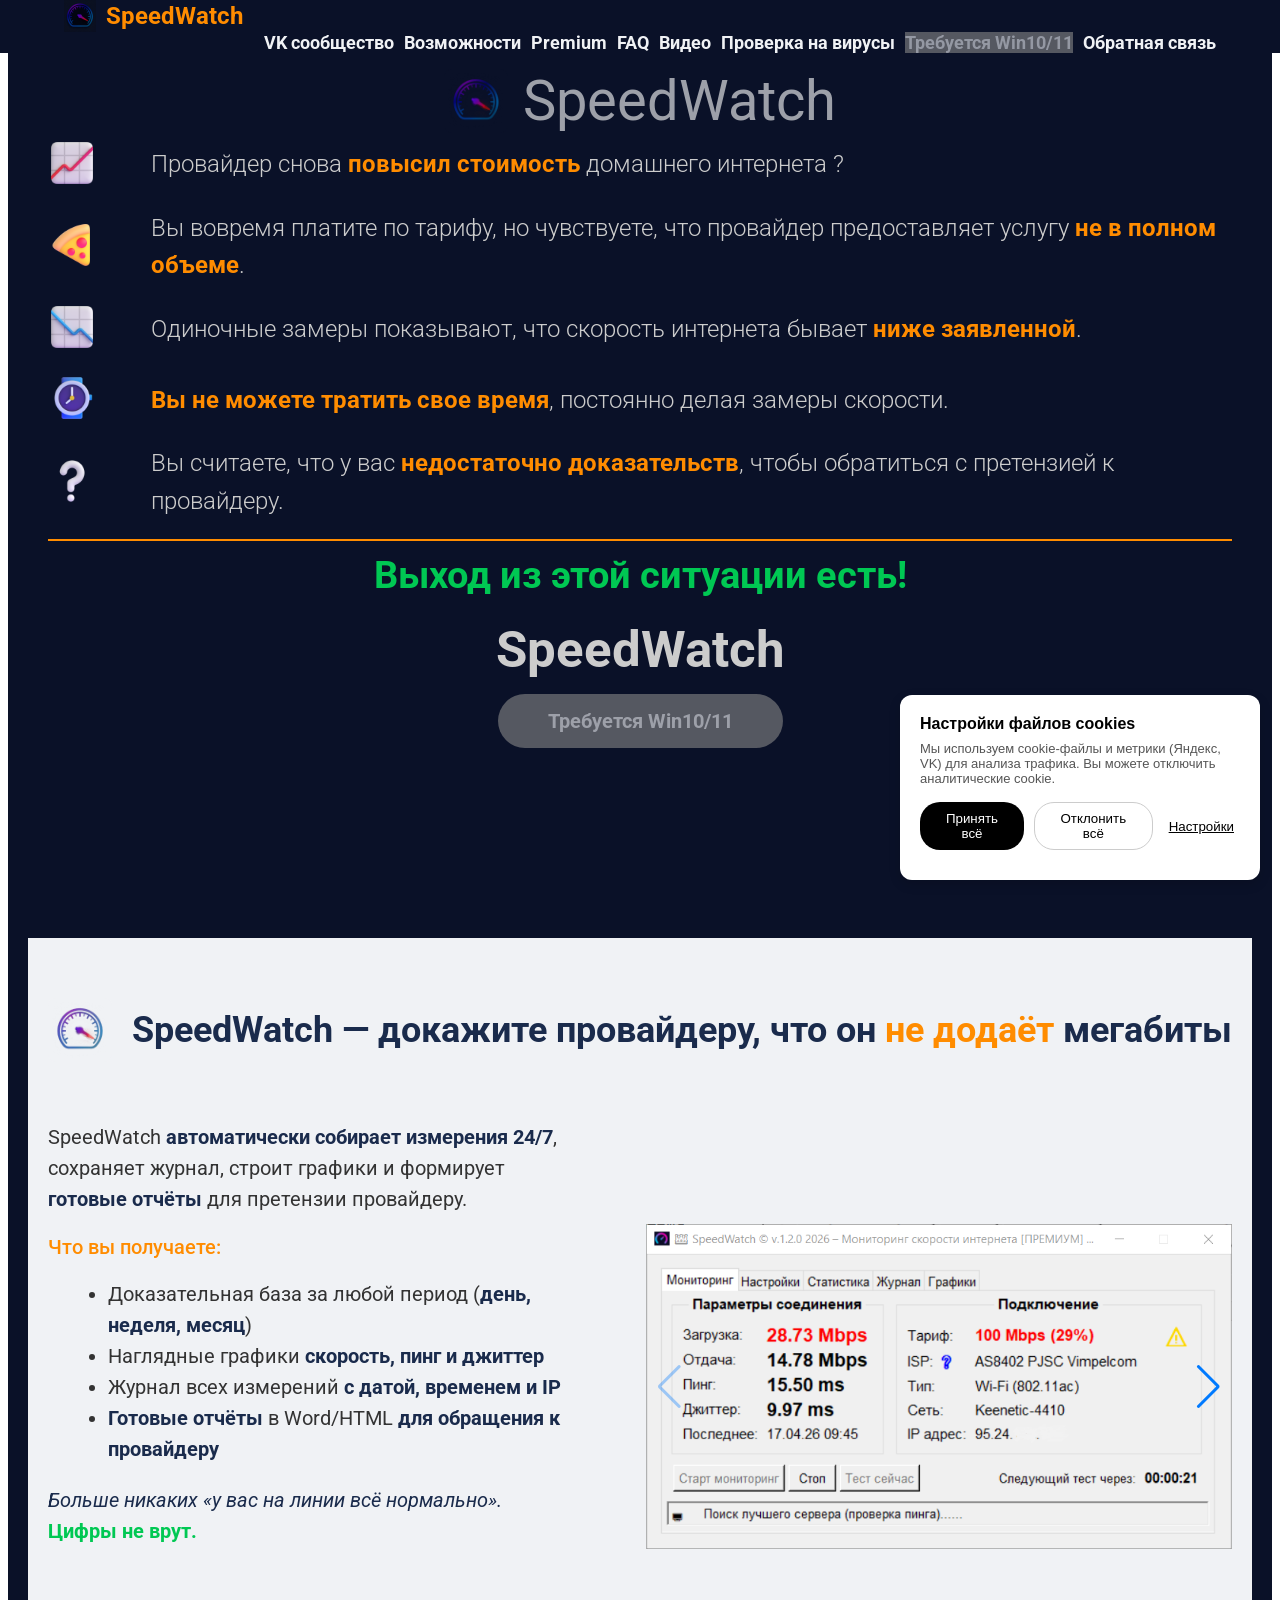
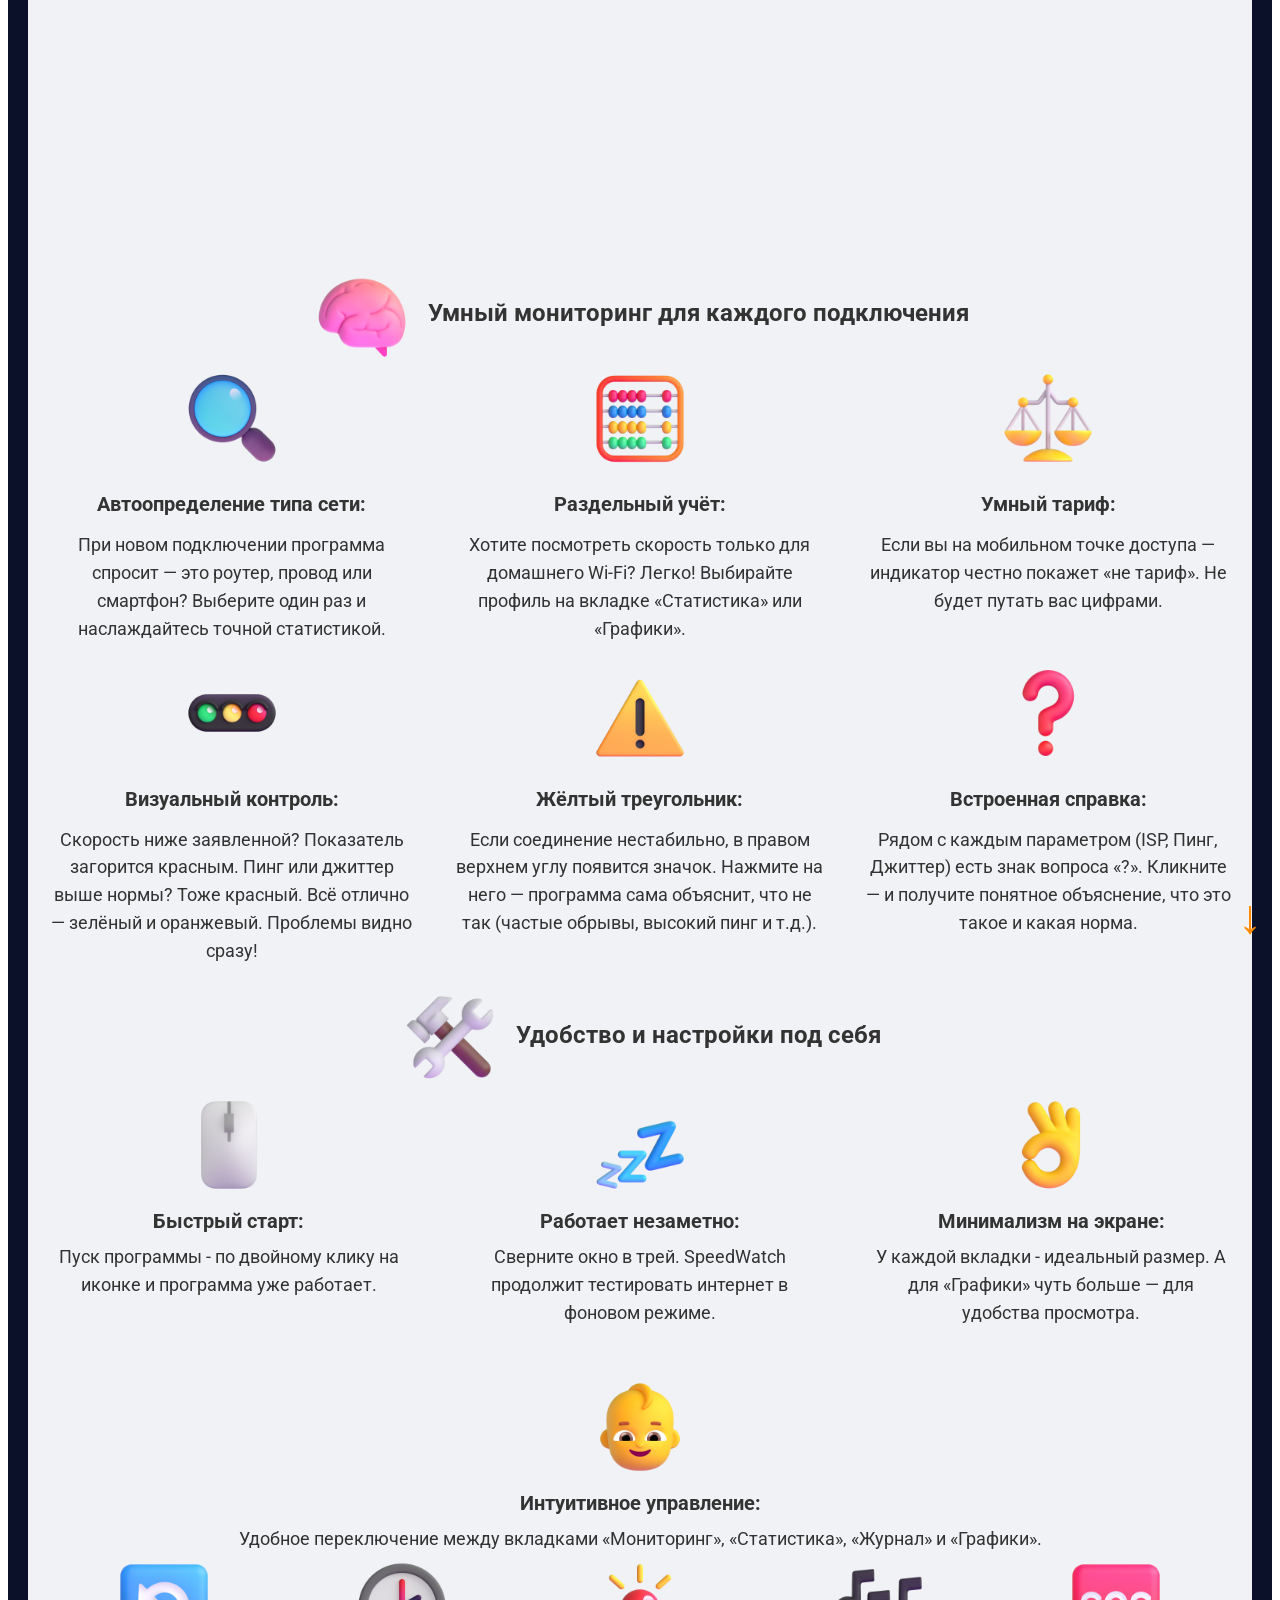
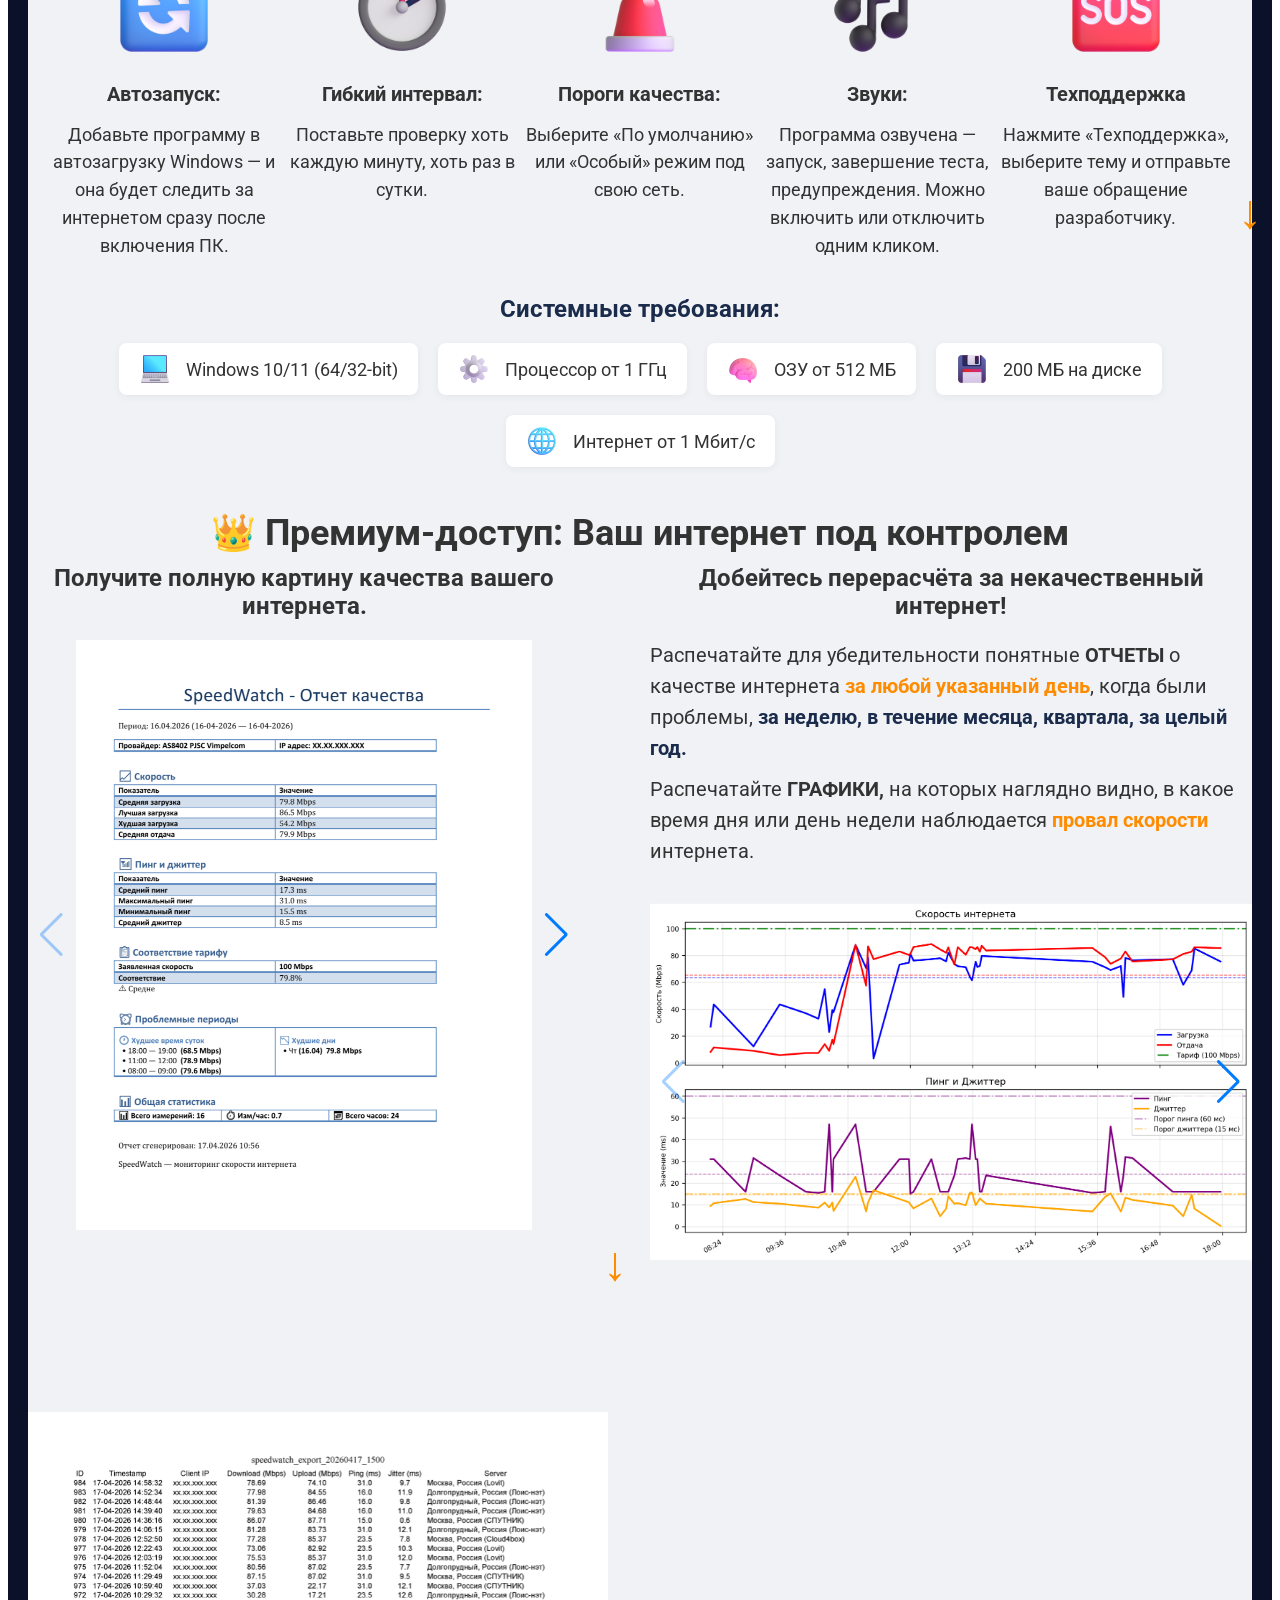
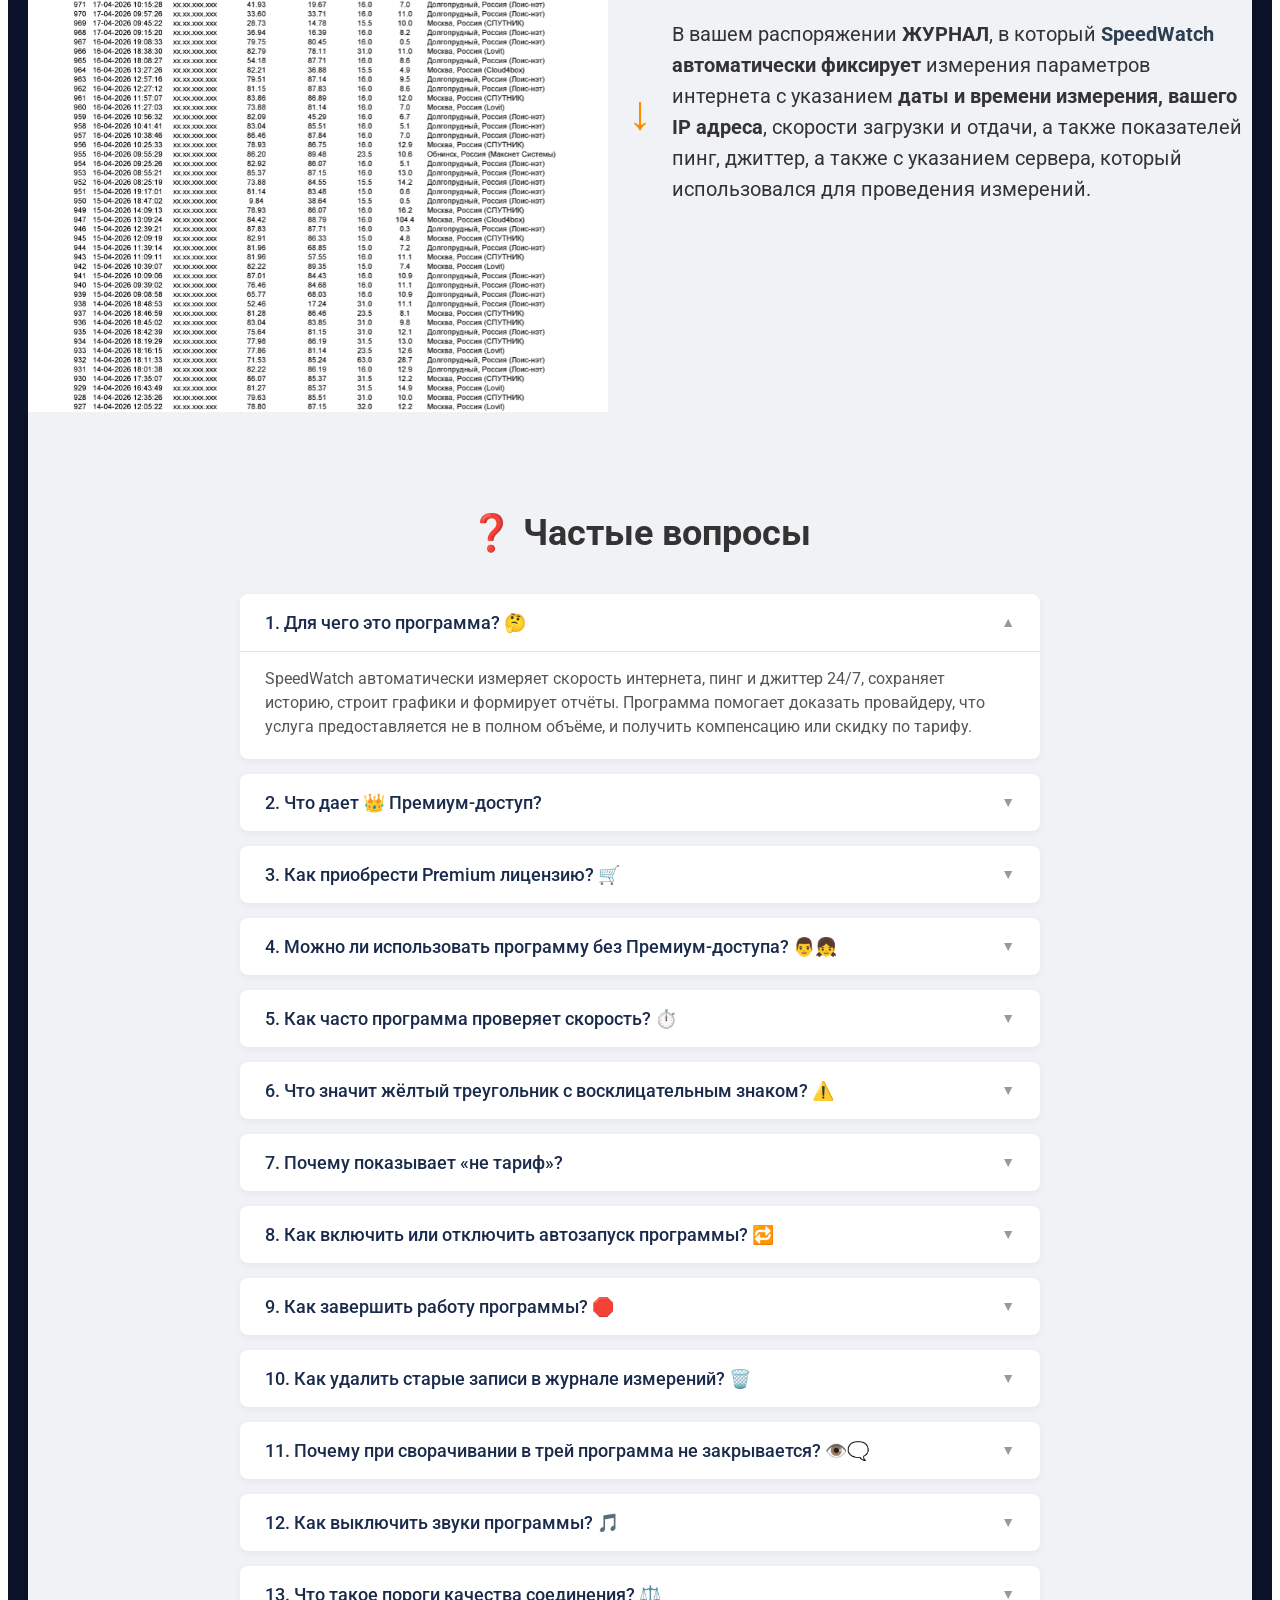
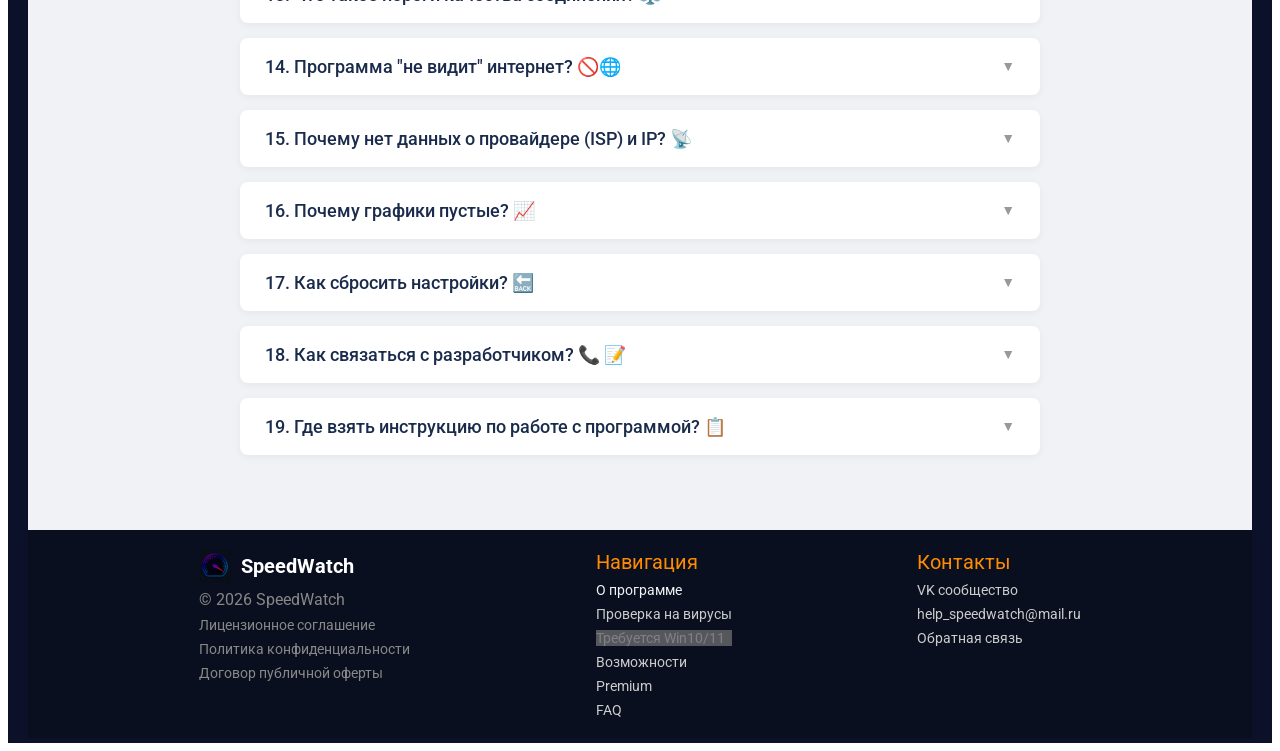
==== commit 1077718e: "Move premium subtitles: align 'Получите' above left gallery, 'Добейтесь' above right text" ====
--- a/index.html
+++ b/index.html
@@ -528,14 +528,9 @@
   <h2 class="premium-title" style="font-size: 36px; font-weight: 700; color: #333333; margin: 0;"><span class="premium-line1">👑 Премиум-доступ:</span> <span class="premium-line2">Ваш интернет под контролем</span></h2>
  </div>
 
- <div style="display: flex; width: 100%; margin: 10px 0;">
-  <div style="width: 100%; text-align: center;">
-   <h3 class="premium-subtitle" style="font-size: 24px; font-weight: 700; color: #333333; margin: 0 auto;">Получите полную картину качества вашего интернета.</h3>
-  </div>
- </div>
-
  <div style="display: flex; flex-wrap: wrap; gap: 10px;">
   <div style="flex: 1 1 350px; min-width: 300px;">
+   <h3 class="premium-subtitle" style="font-size: 24px; font-weight: 700; color: #333333; text-align: center; margin: 0 0 20px 0;">Получите полную картину качества вашего интернета.</h3>
    <div class="swiper" style="width: 100%; height: 590px;">
     <div class="swiper-wrapper">
      <div class="swiper-slide"><img loading="lazy" src="img/tilda_images/otchet_den_doc.png" alt="SpeedWatch — отчёт за день в формате Word" style="width: 100%; height: 100%; object-fit: contain;"></div>
@@ -556,6 +551,7 @@
   </div>
 
   <div style="flex: 1 1 400px; min-width: 300px;">
+   <h3 style="font-size: 24px; font-weight: 700; color: #333333; text-align: center; margin: 0 0 20px 0;">Добейтесь перерасчёта за некачественный интернет!</h3>
    <div style="font-size: 20px; color: #333333; line-height: 1.55; margin-bottom: 10px;">Распечатайте для убедительности понятные <strong>ОТЧЕТЫ</strong> о качестве интернета <strong style="color: #ff8c00;">за любой указанный день</strong>, когда были проблемы, <strong style="color: #1a2b4c;">за неделю, в течение месяца, квартала, за целый год.</strong></div>
    <div style="font-size: 20px; color: #333333; line-height: 1.55; margin-bottom: 5px;">Распечатайте <strong>ГРАФИКИ,</strong> на которых наглядно видно, в какое время дня или день недели наблюдается <strong style="color: #ff8c00;">провал скорости</strong> интернета.</div>
       
@@ -573,9 +569,7 @@
  </div>
 
 <div id="premium-bottom" style="display: flex; flex-wrap: wrap; gap: 20px; align-items: center; margin-top: 40px; padding-top: 80px;">
-  <div style="flex: 1 1 100%; text-align: center; margin-bottom: 20px;">
-   <h3 style="font-size: 28px; font-weight: 700; color: #333333;">Добейтесь перерасчёта за некачественный интернет!</h3>
-  </div>
+
   <div style="flex: 1 1 40%;">
    <div style="width: 100%; height: auto; max-height: 600px; overflow-y: auto;">
     <img loading="lazy" src="img/tilda_images/journal_table.png" alt="SpeedWatch — журнал измерений скорости интернета" style="width: 100%; height: auto; display: block;">
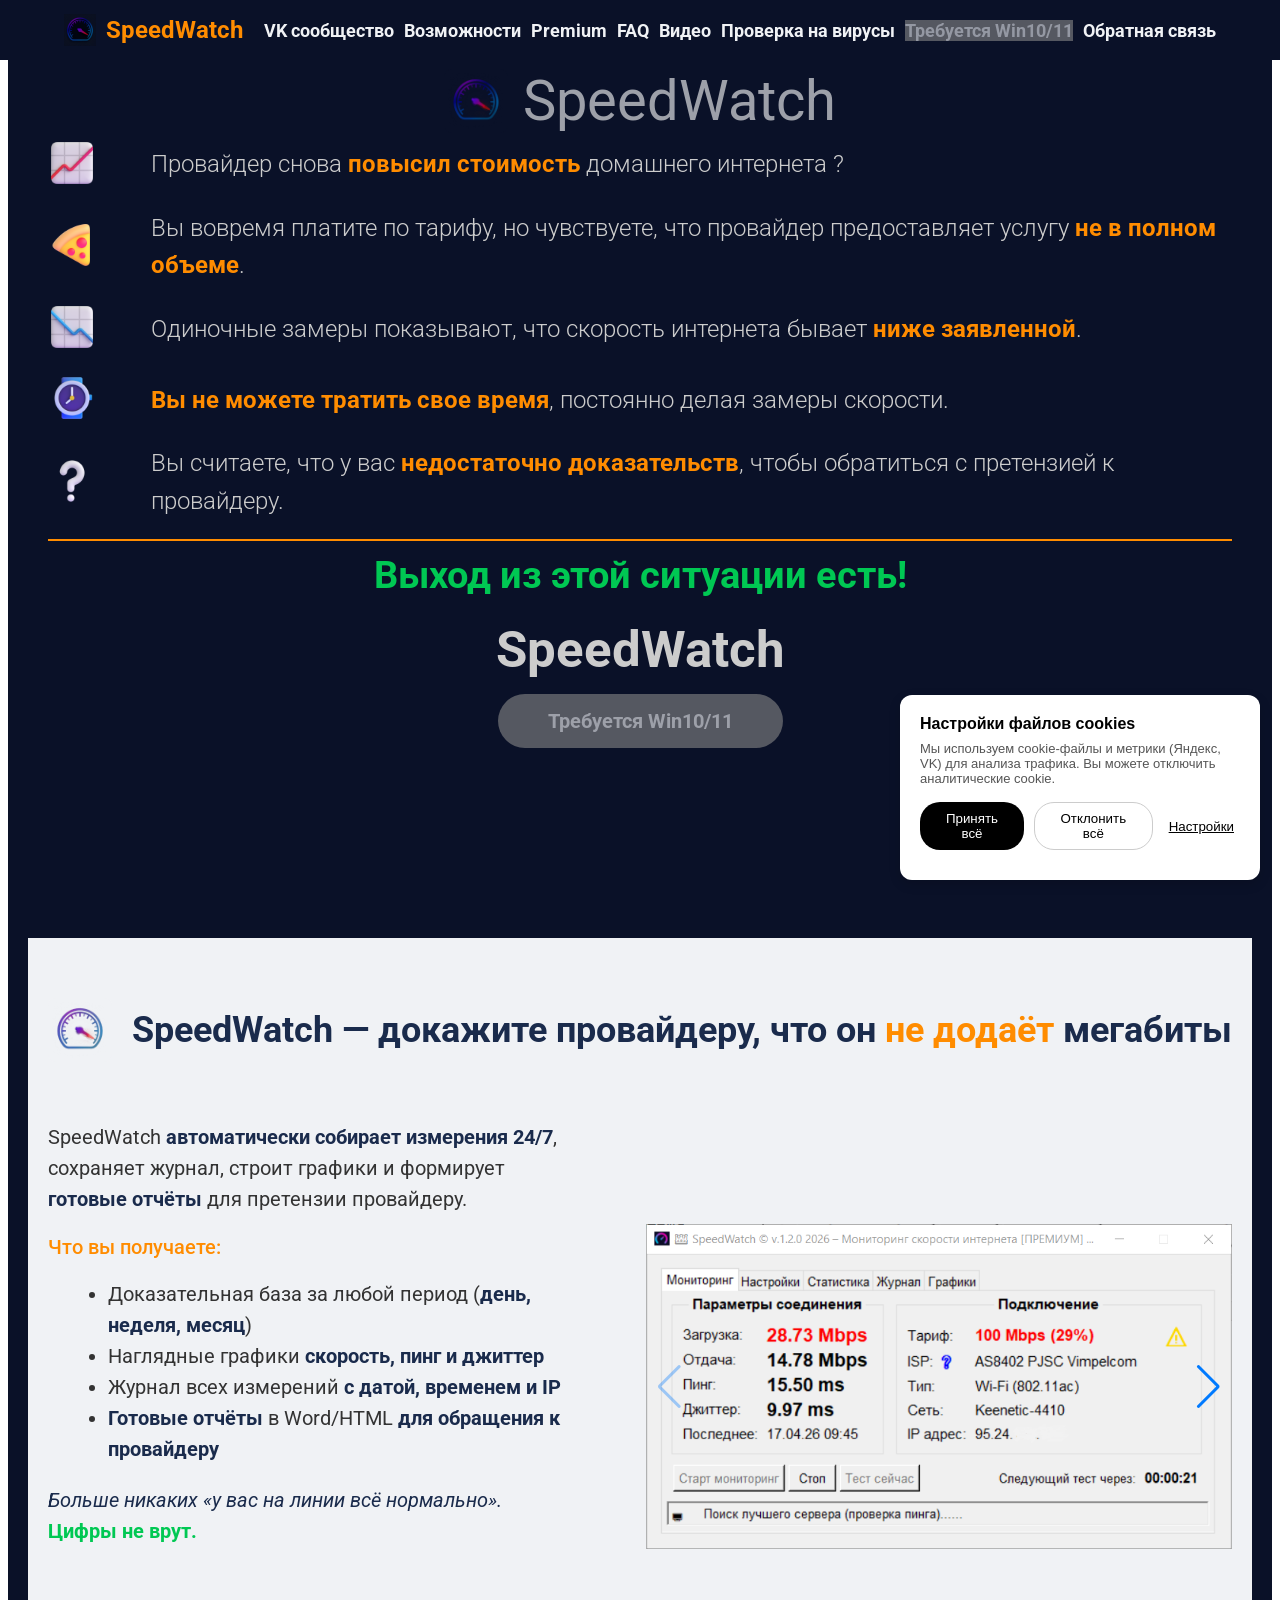
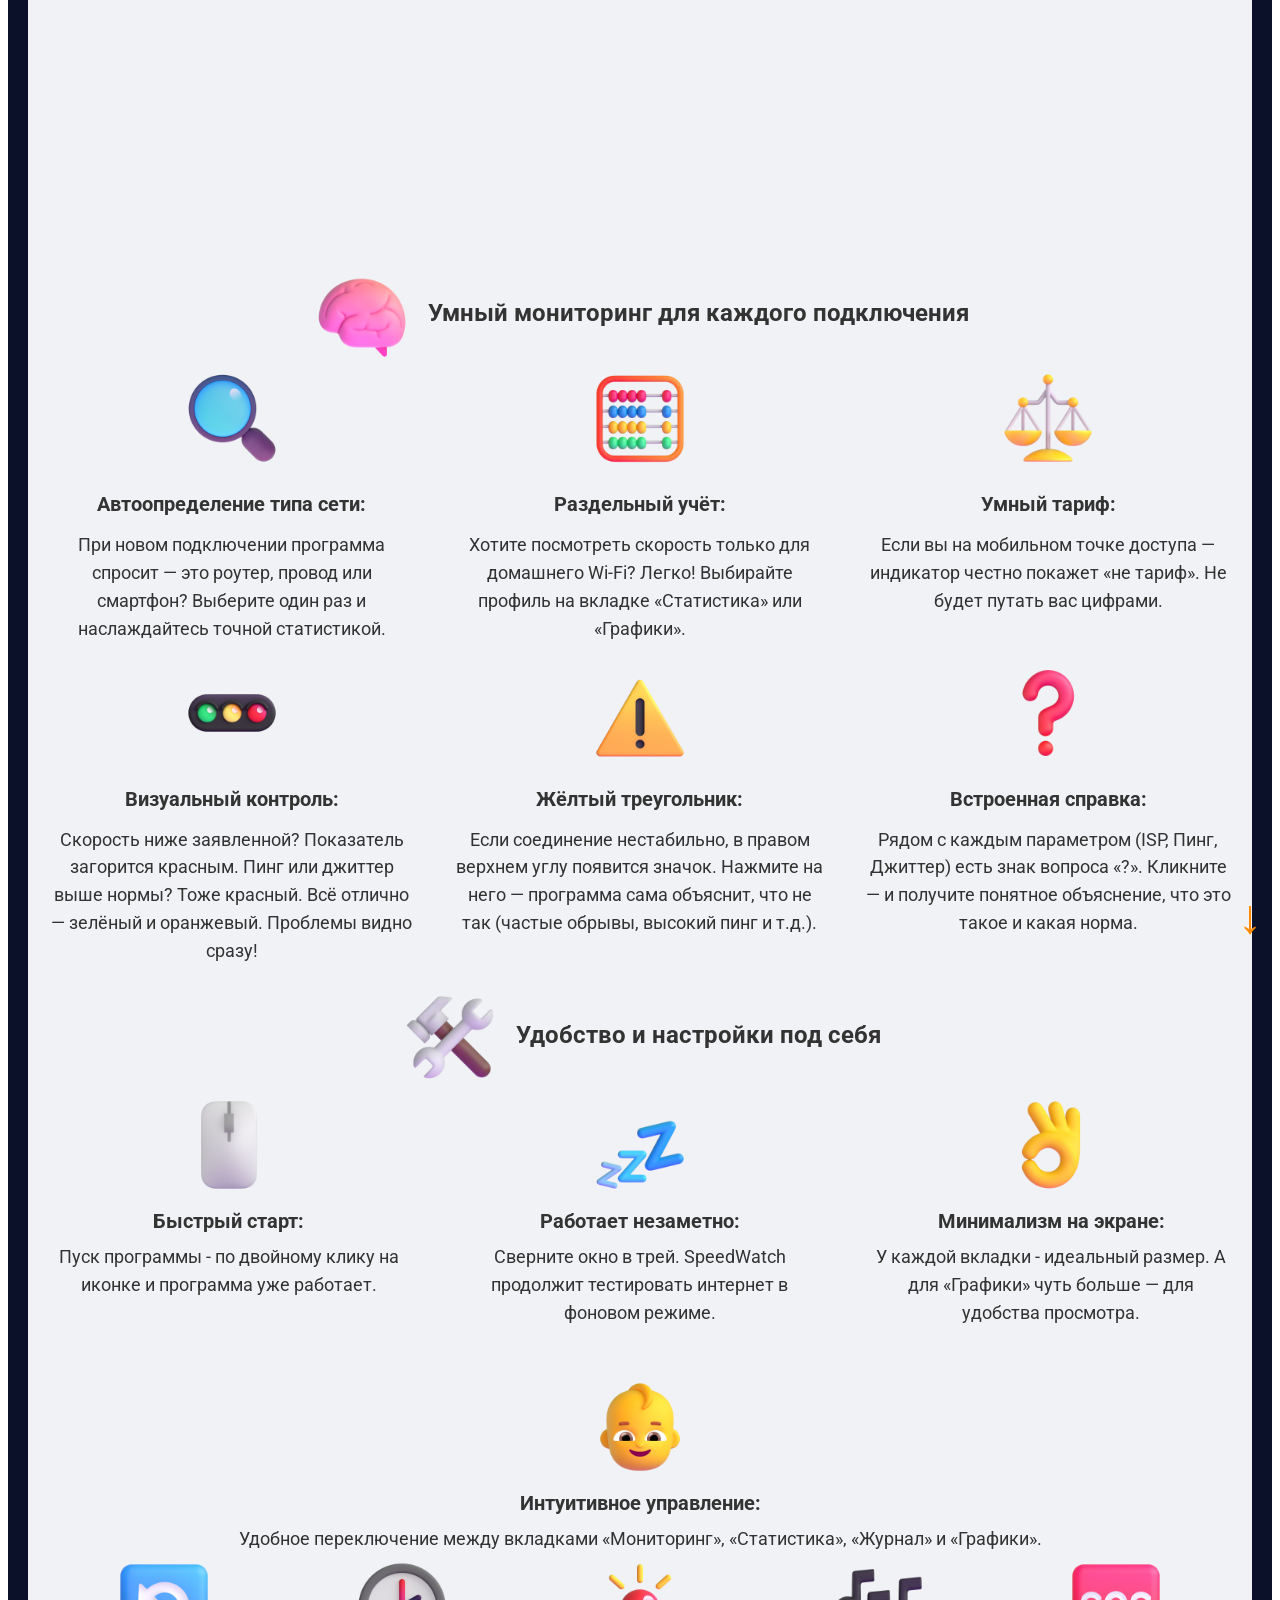
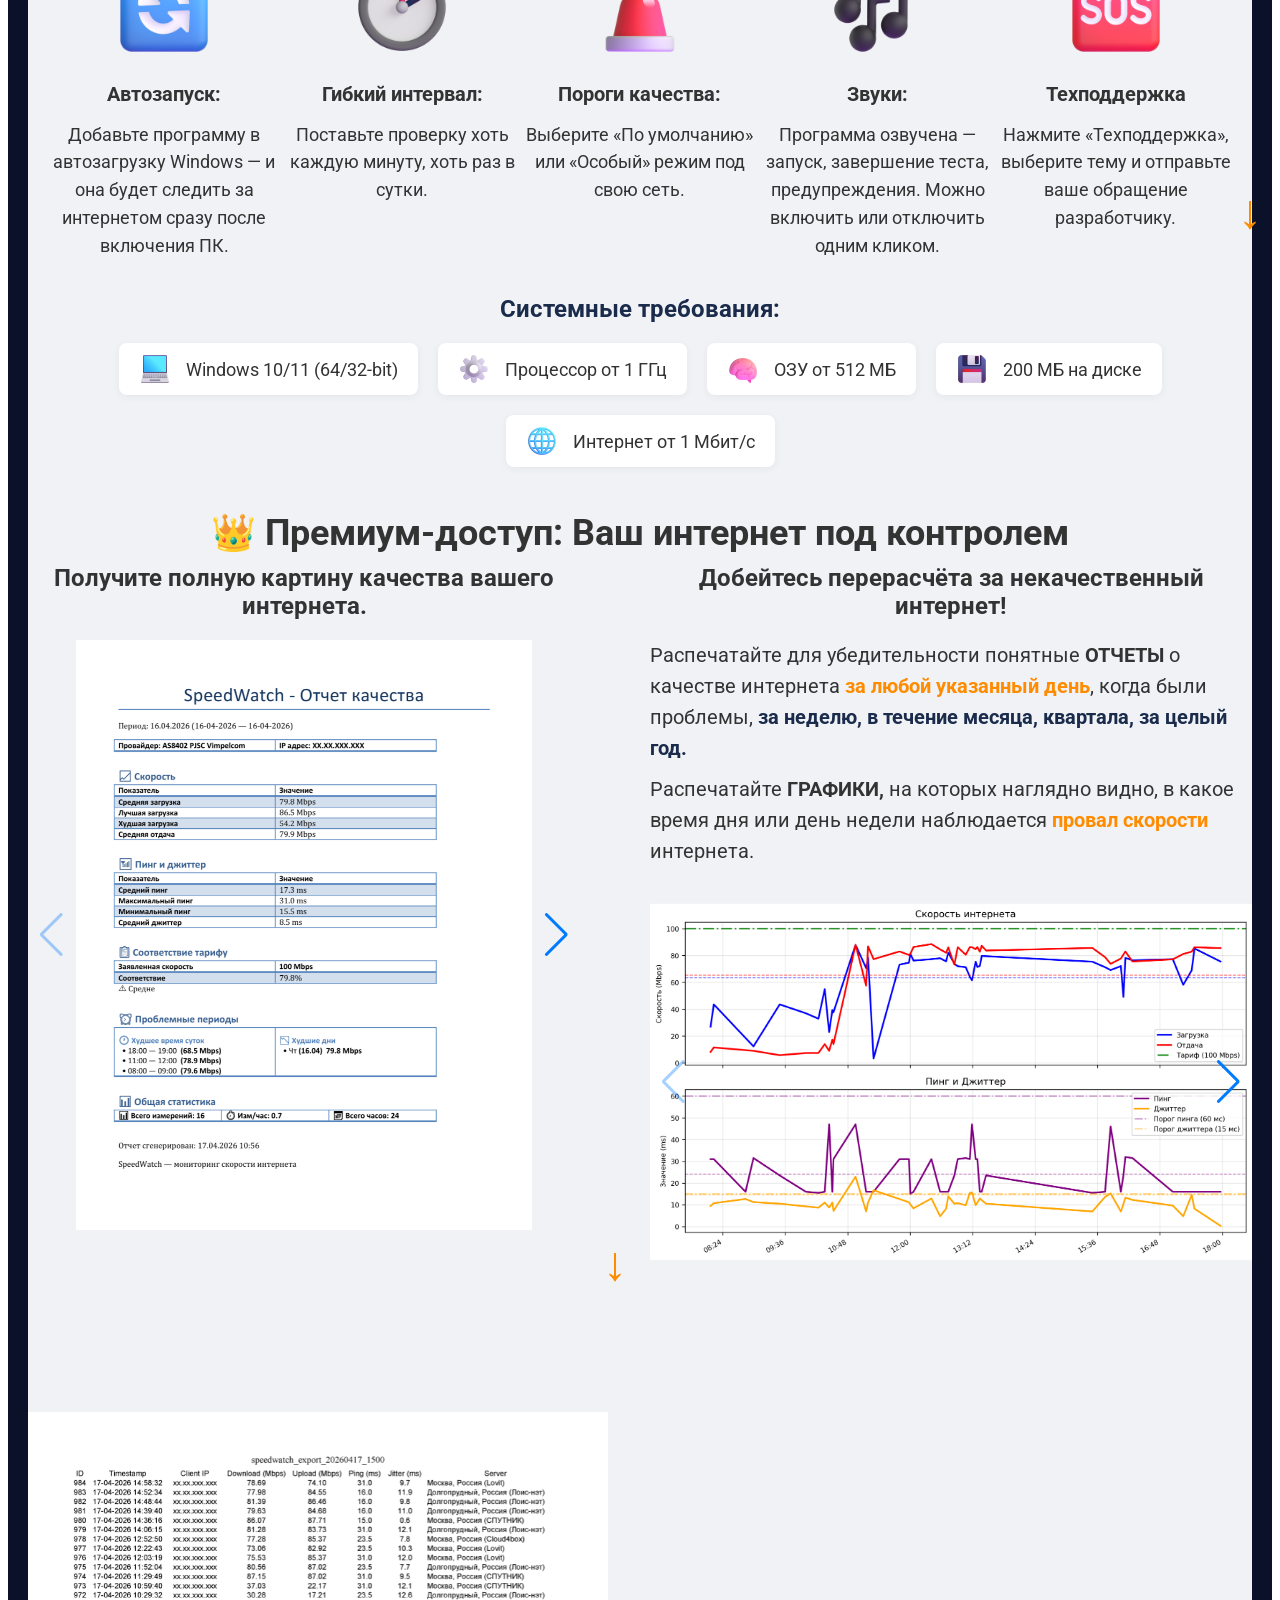
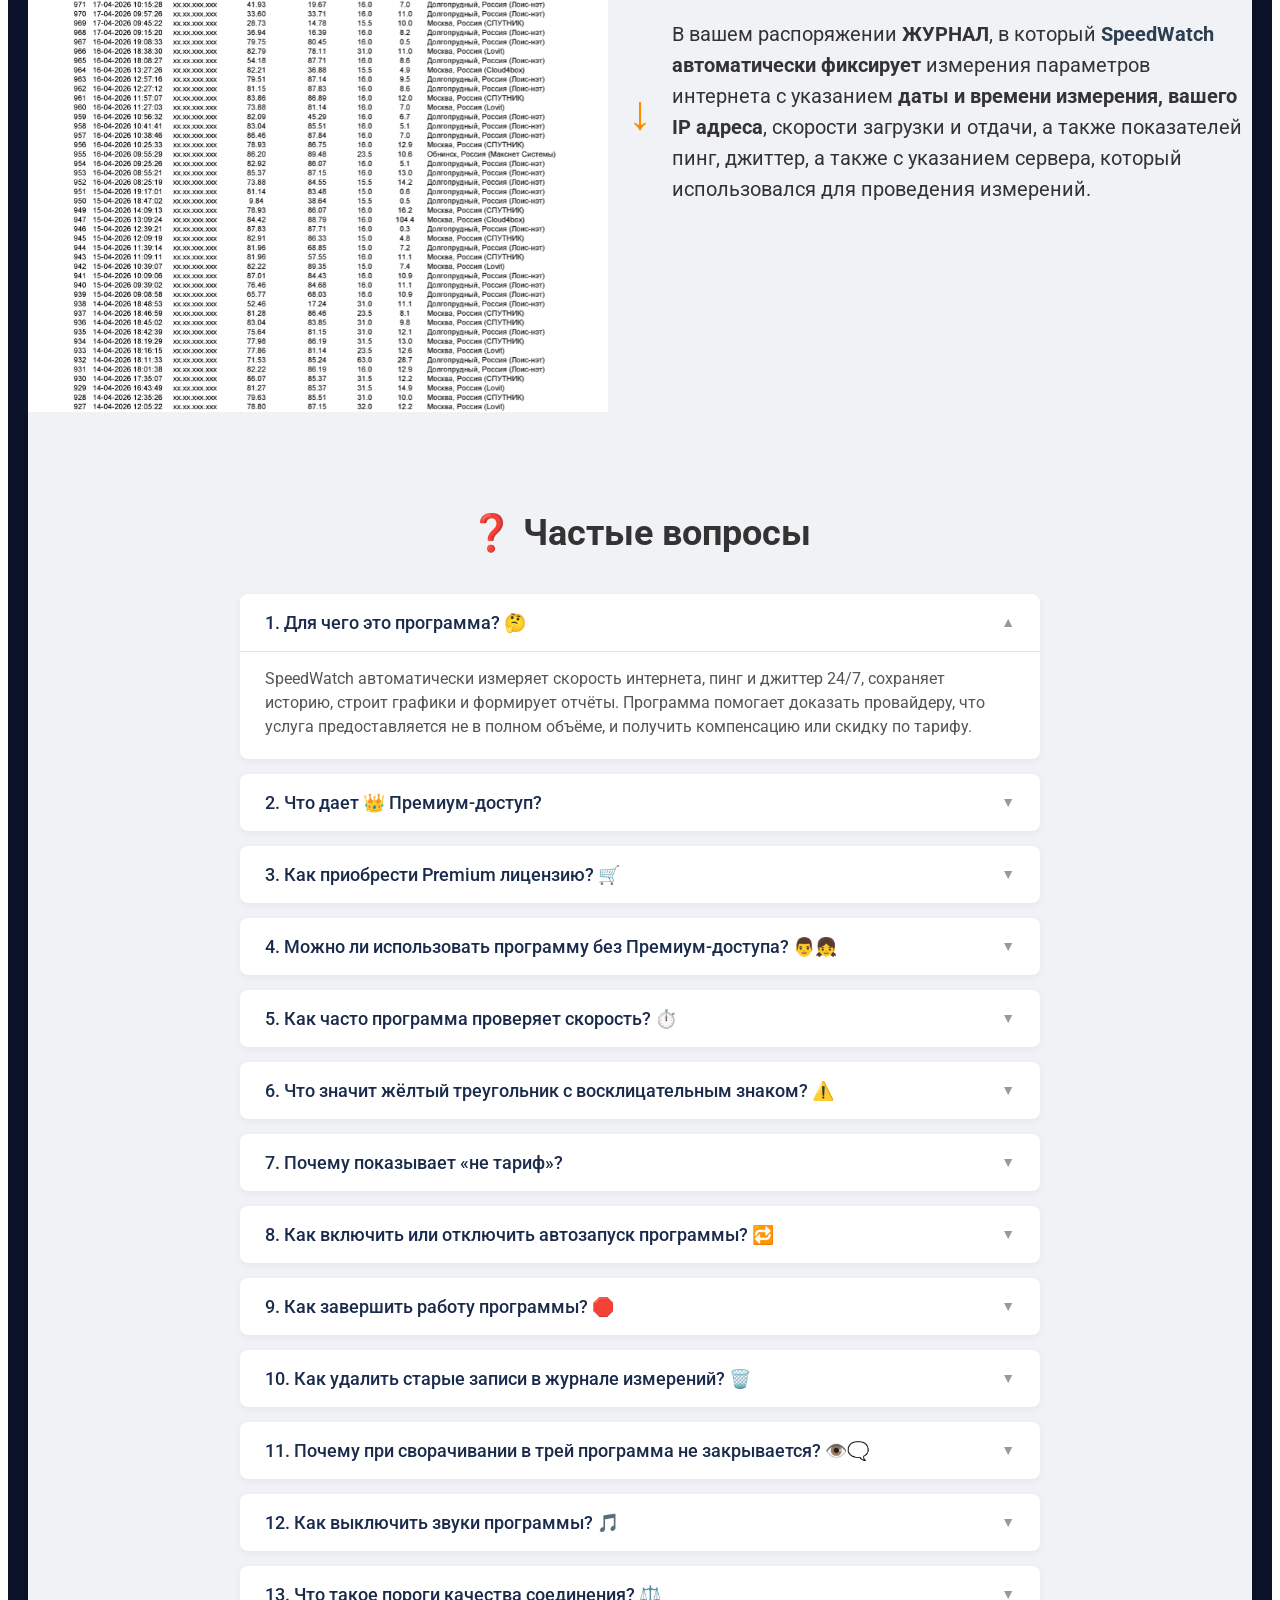
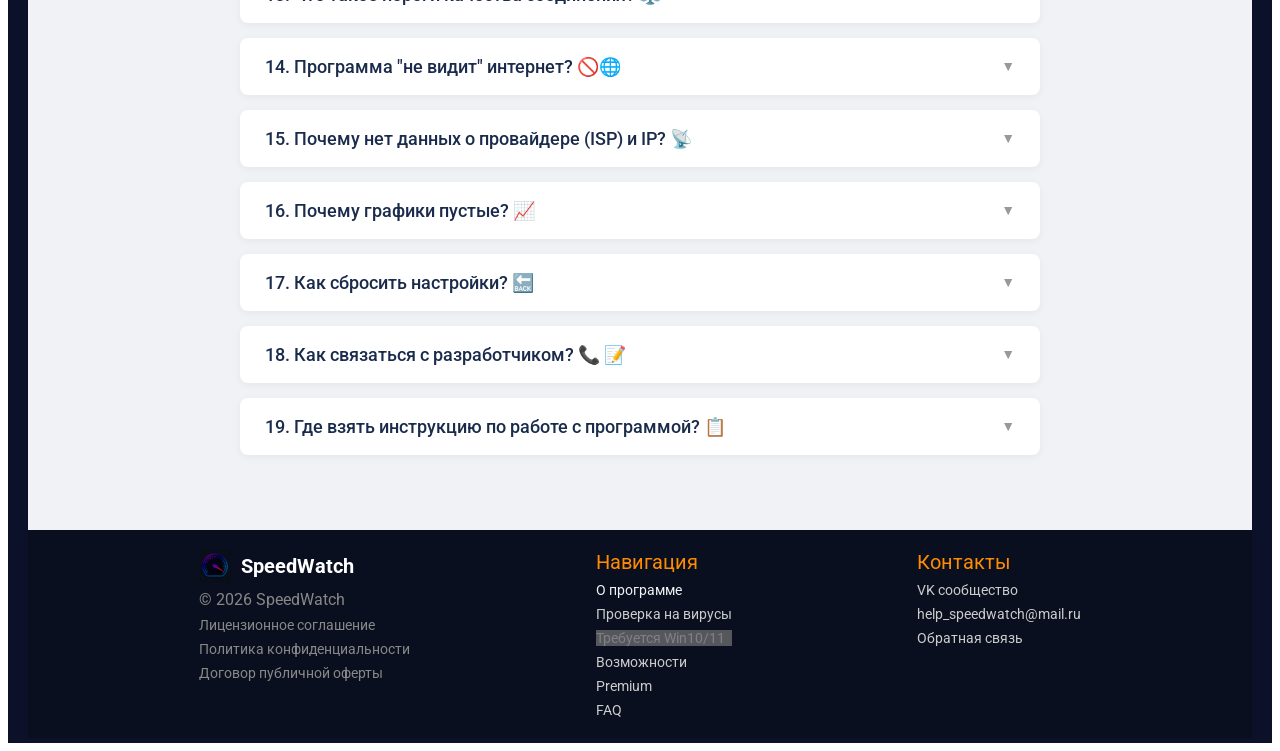
==== commit a964027a: "Fix burger menu: auto-close on link click and outside click, improve stability" ====
--- a/index.html
+++ b/index.html
@@ -571,7 +571,7 @@
 <div id="premium-bottom" style="display: flex; flex-wrap: wrap; gap: 20px; align-items: center; margin-top: 40px; padding-top: 80px;">
 
   <div style="flex: 1 1 40%;">
-   <div style="width: 100%; height: auto; max-height: 600px; overflow-y: auto;">
+   <div class="journal-container" style="width: 100%; height: auto; max-height: 600px; overflow-y: auto;">
     <img loading="lazy" src="img/tilda_images/journal_table.png" alt="SpeedWatch — журнал измерений скорости интернета" style="width: 100%; height: auto; display: block;">
    </div>
   </div>
@@ -1152,12 +1152,31 @@
 document.addEventListener('DOMContentLoaded', function() {
   var burger = document.getElementById('burger-btn');
   var menu = document.getElementById('header-menu');
+  var menuLinks = menu ? menu.querySelectorAll('a') : [];
+  
   if (burger && menu) {
+    // Открытие/закрытие по клику на бургер
     burger.addEventListener('click', function(event) {
       event.stopPropagation();
       menu.classList.toggle('open');
       burger.textContent = menu.classList.contains('open') ? '✕' : '☰';
     });
+
+    // Закрытие меню при клике на ссылку
+    menuLinks.forEach(function(link) {
+      link.addEventListener('click', function() {
+        menu.classList.remove('open');
+        burger.textContent = '☰';
+      });
+    });
+
+    // Закрытие меню при клике вне его
+    document.addEventListener('click', function(event) {
+      if (!menu.contains(event.target) && !burger.contains(event.target)) {
+        menu.classList.remove('open');
+        burger.textContent = '☰';
+      }
+    });
   }
 });
 </script>
--- a/css/responsive.css
+++ b/css/responsive.css
@@ -263,6 +263,15 @@
   }
   #about ul {
     font-size: 16px !important;
+    padding-left: 0 !important;
+    list-style-position: inside !important;
+    text-align: left !important;
+  }
+  #about ul li {
+    text-align: left !important;
+    padding-left: 20px !important;
+    text-indent: -20px !important;
+    margin-left: 0 !important;
   }
   #about .swiper {
     height: 280px !important;
@@ -300,6 +309,11 @@
   #features [style*="flex: 1 1 200px; min-width: 180px;"] {
     flex: 1 1 100% !important;
     min-width: 0 !important;
+  }
+  /* Скрыть желтую стрелку в блоке Features на мобильных */
+  #features .sos-button-arrow,
+  #features a[href="#premium-top"] {
+    display: none !important;
   }
 
   /* ===== БЛОК PREMIUM ===== */
@@ -328,7 +342,7 @@
     flex: 1 1 100% !important;
   }
   #premium-bottom .overflow-y-auto {
-    height: 200px !important;
+    height: 100px !important;
   }
 
   /* Скрыть желтые стрелки в Premium на мобильных */
@@ -348,6 +362,10 @@
     display: block !important;
   }
 
+  .journal-container {
+    max-height: 300px !important;
+  }
+
   /* ===== БЛОК FAQ ===== */
   #faq {
     padding: 30px 12px !important;
@@ -423,4 +441,36 @@
   .swiper-button-next {
     display: none !important;
   }
+  /* Закрытие меню при клике на ссылку */
+  #header-menu a {
+    cursor: pointer;
+  }
+}
+
+/* ====================================================== /
+/ ДЕСКТОП (1024px и выше) /
+/ ====================================================== */
+@media screen and (min-width: 1024px) {
+#header {
+align-items: center !important;
+min-height: 60px !important;
+flex-wrap: nowrap !important;
+}
+#header > div:first-child,
+#header > div:last-child {
+align-items: center !important;
+width: auto !important;
+}
+#header > div:first-child {
+flex: 0 0 auto !important;
+}
+#header > div:last-child {
+flex: 1 1 auto !important;
+flex-wrap: nowrap !important;
+}
+#header #logo-speedwatch {
+display: flex !important;
+align-items: center !important;
+line-height: 1 !important;
+}
 }
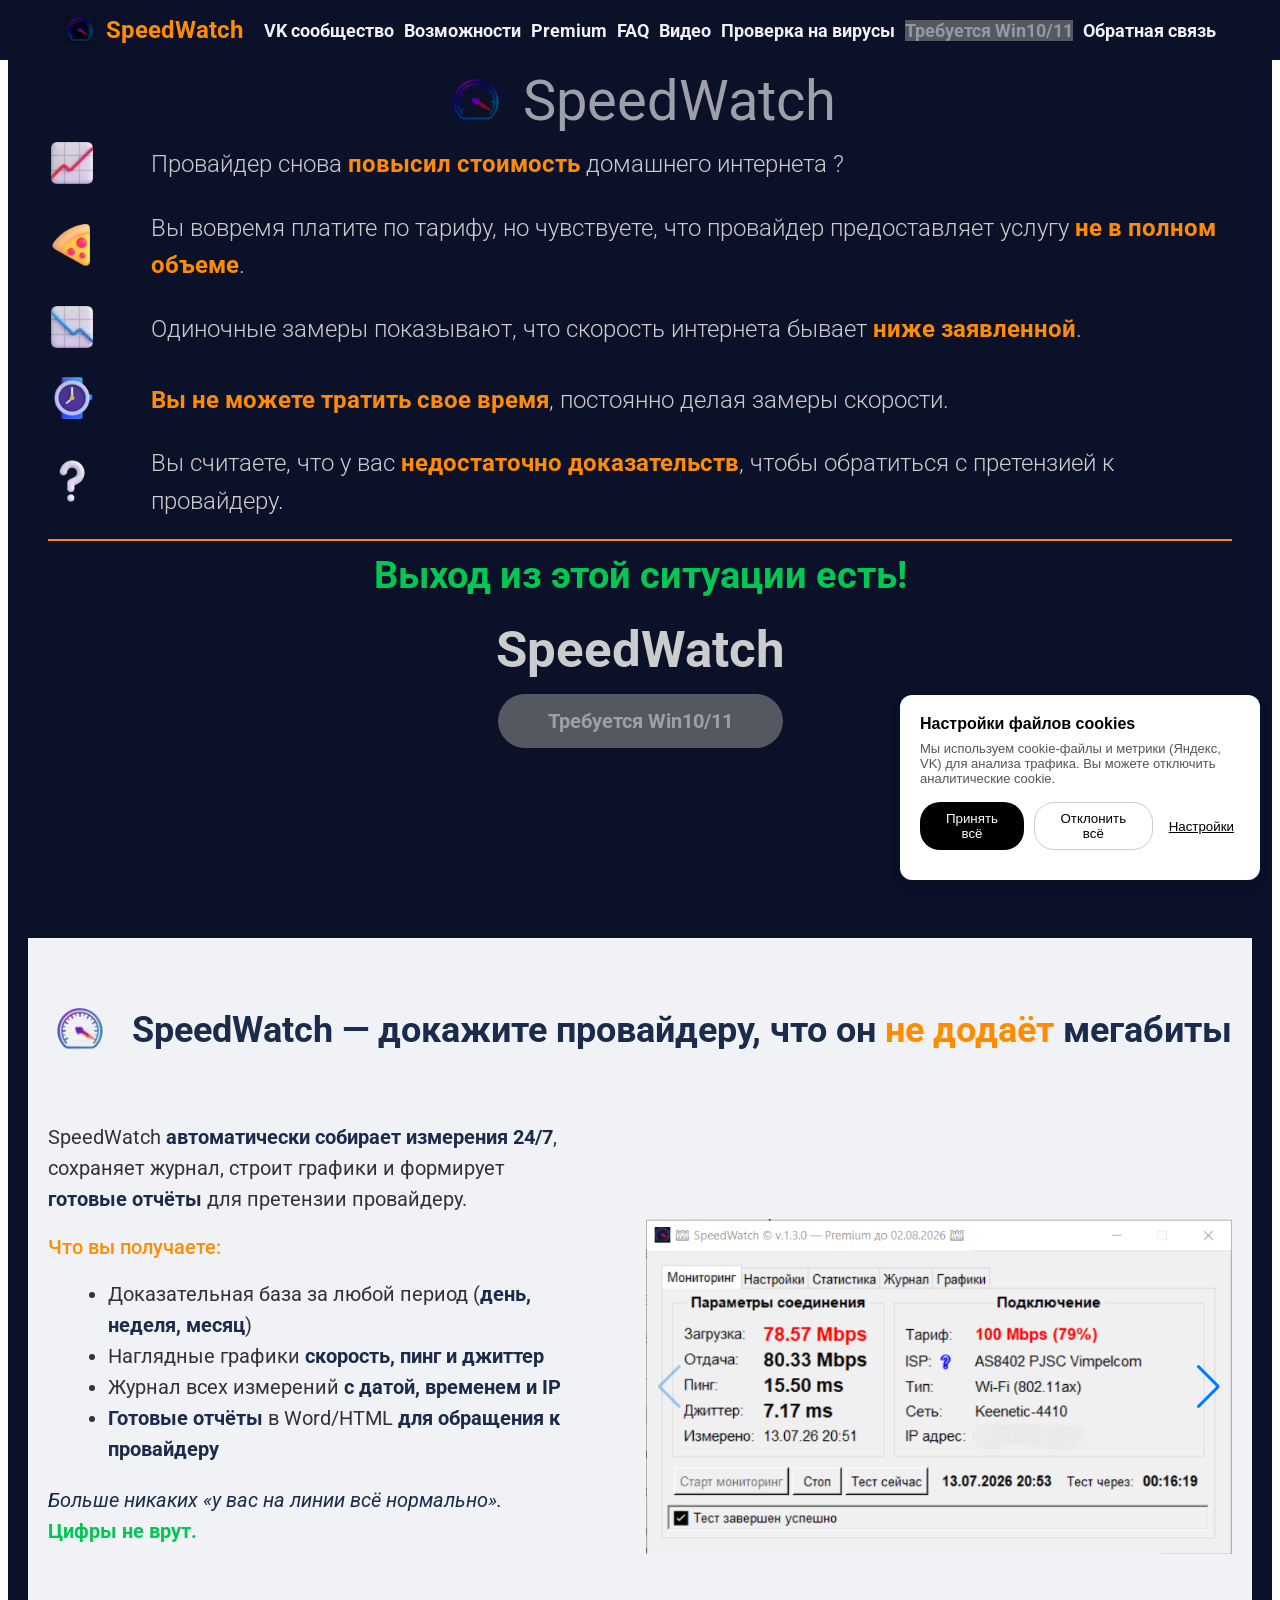
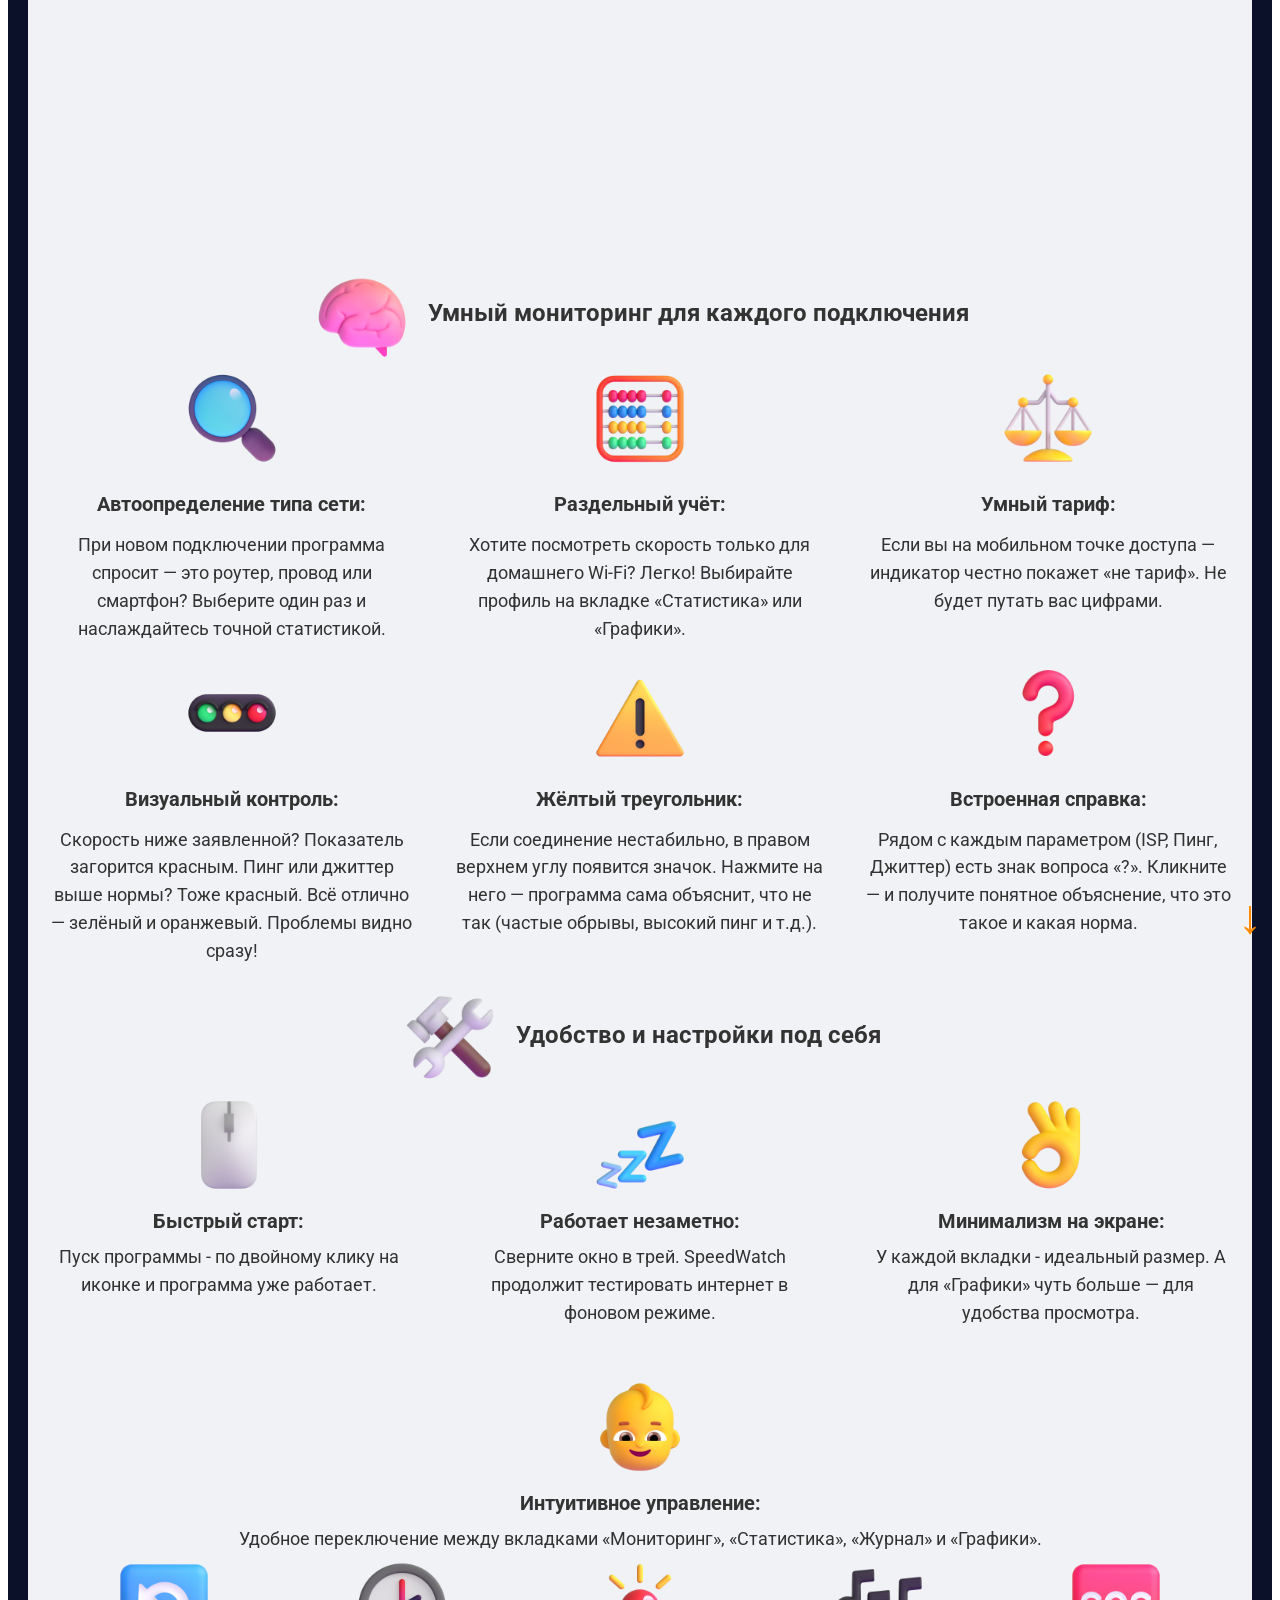
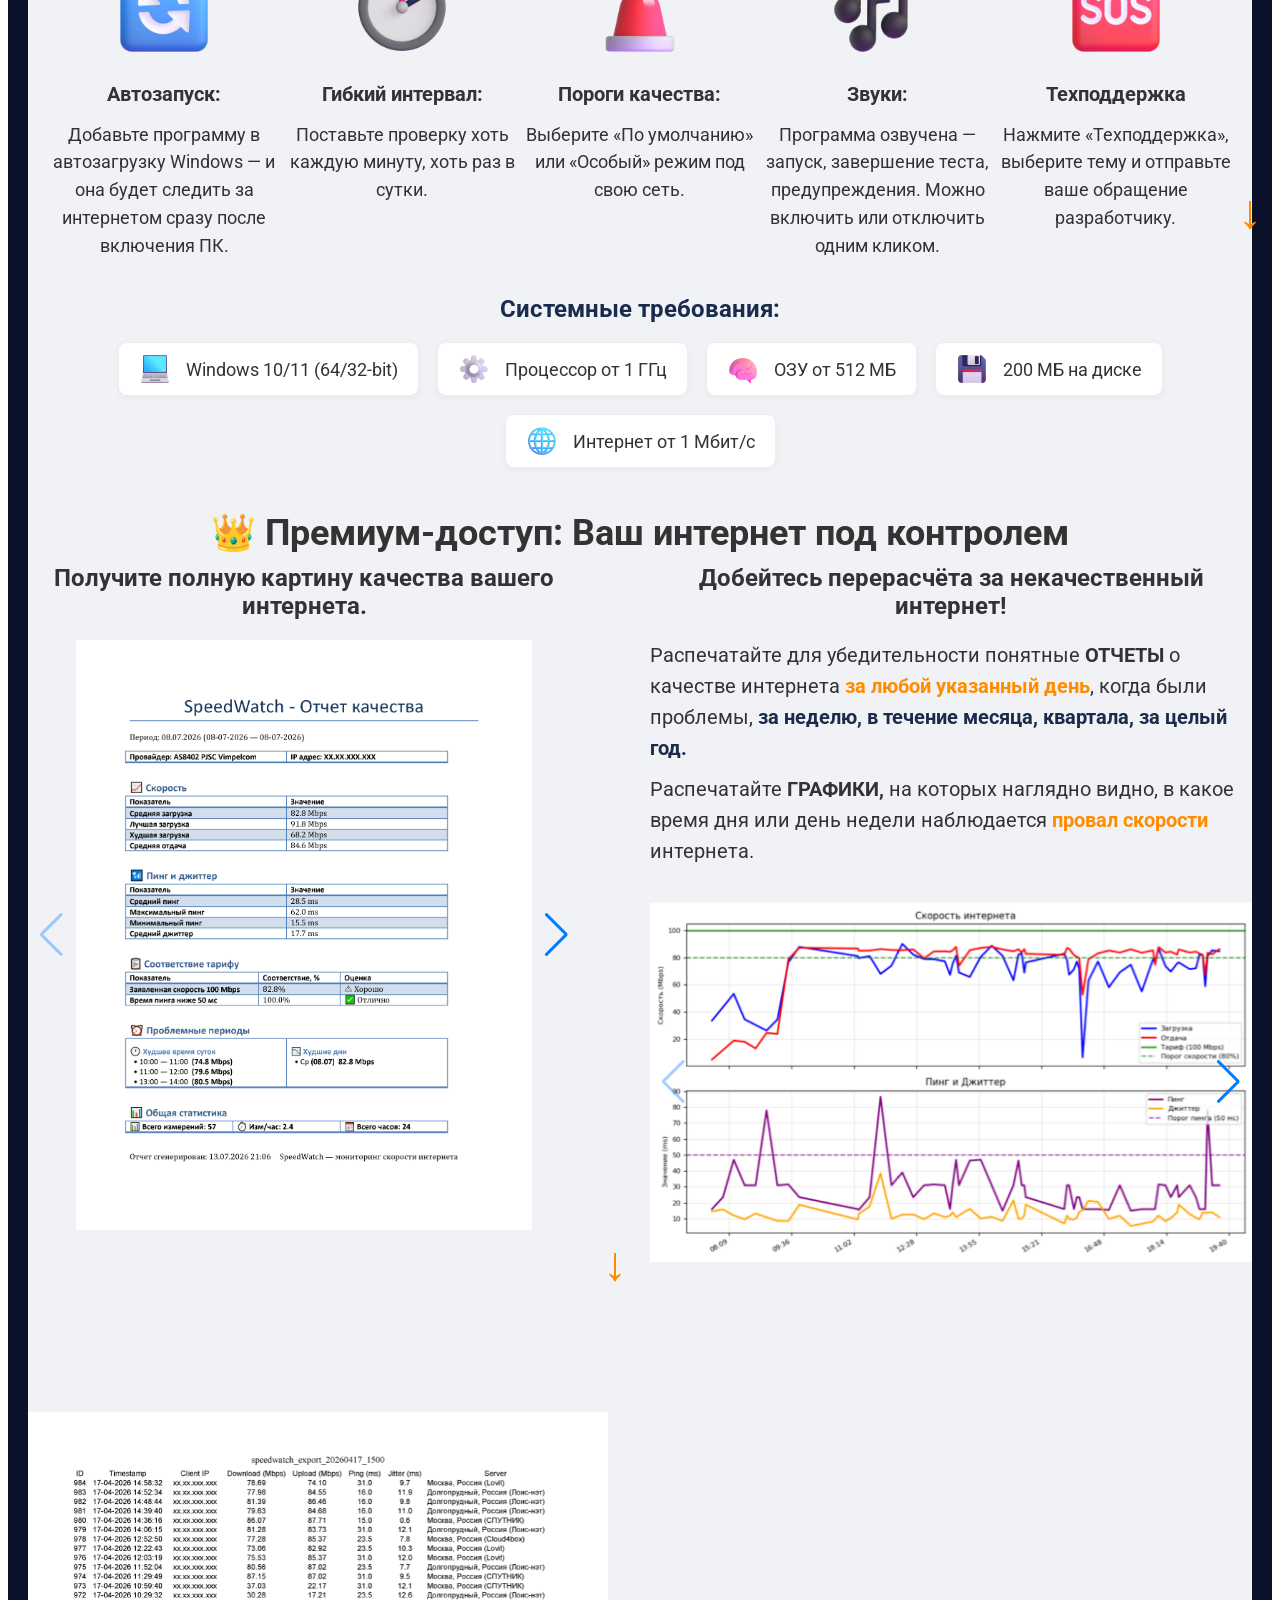
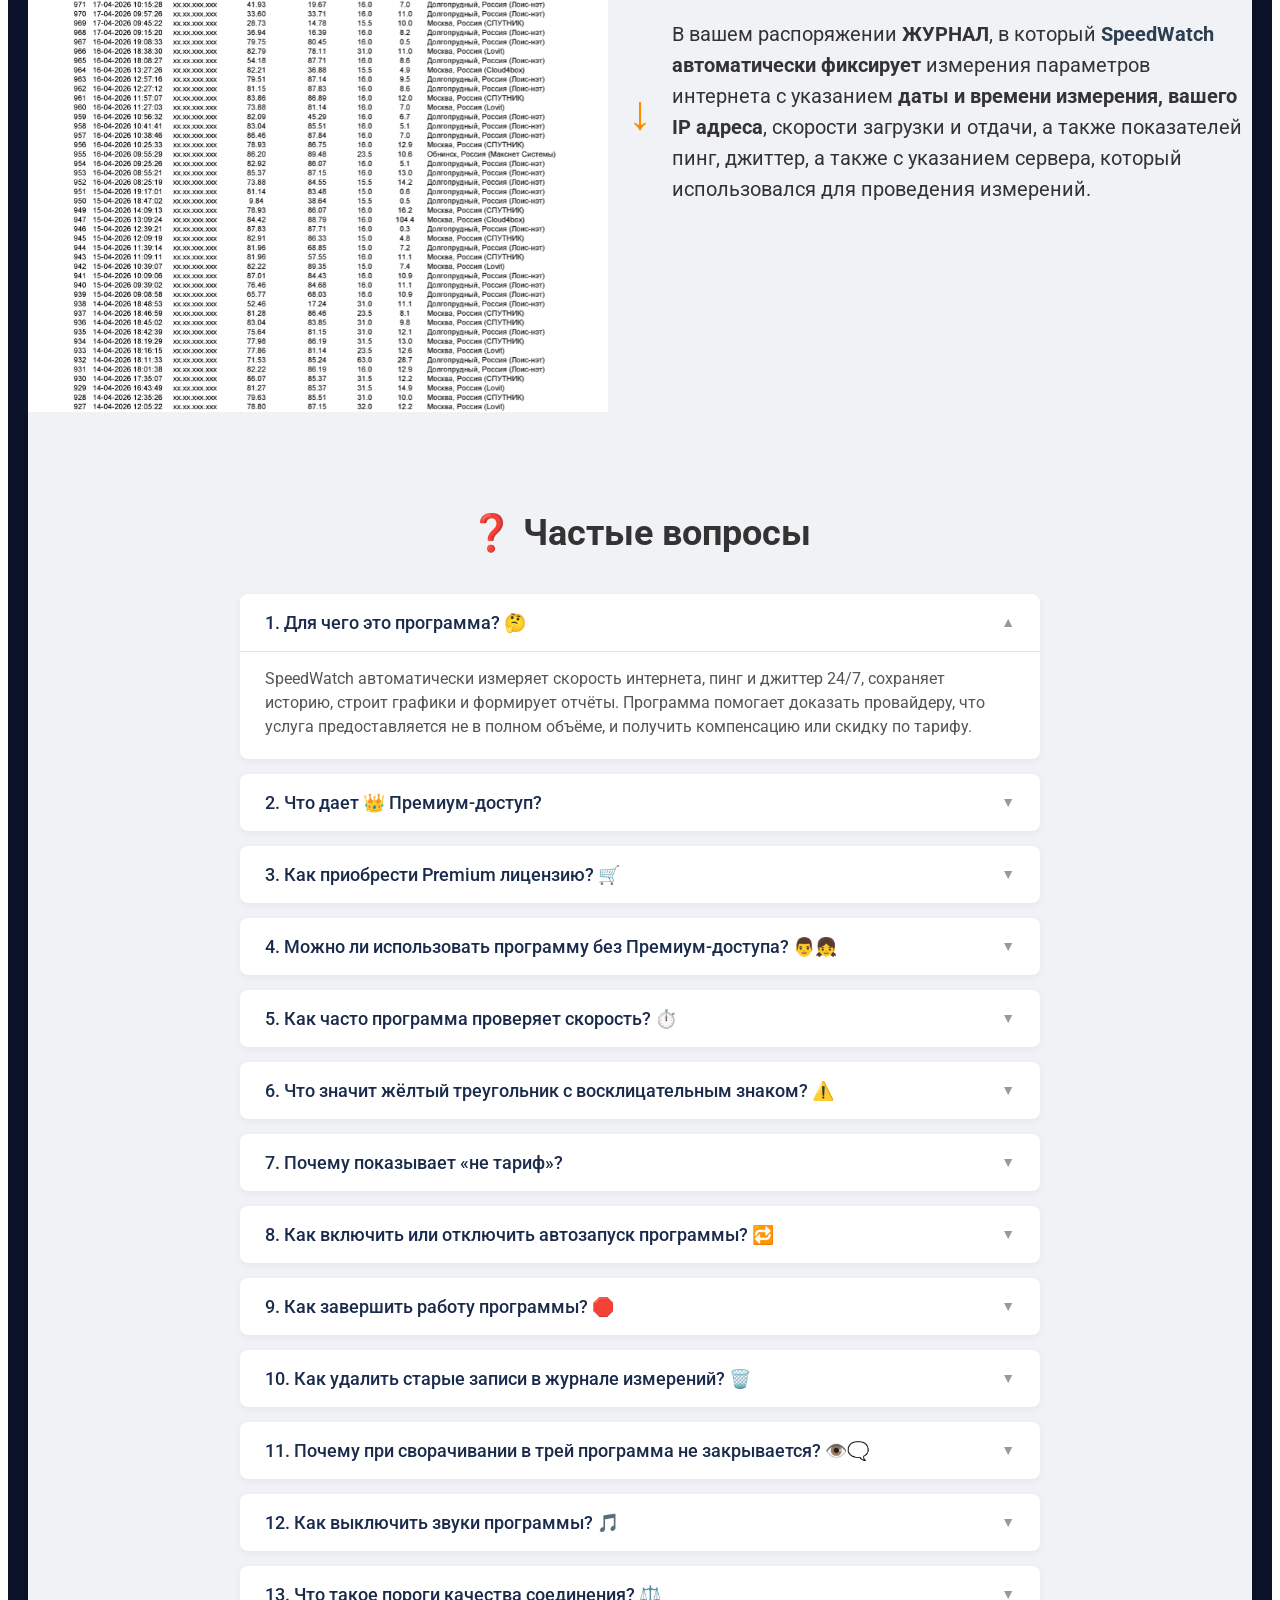
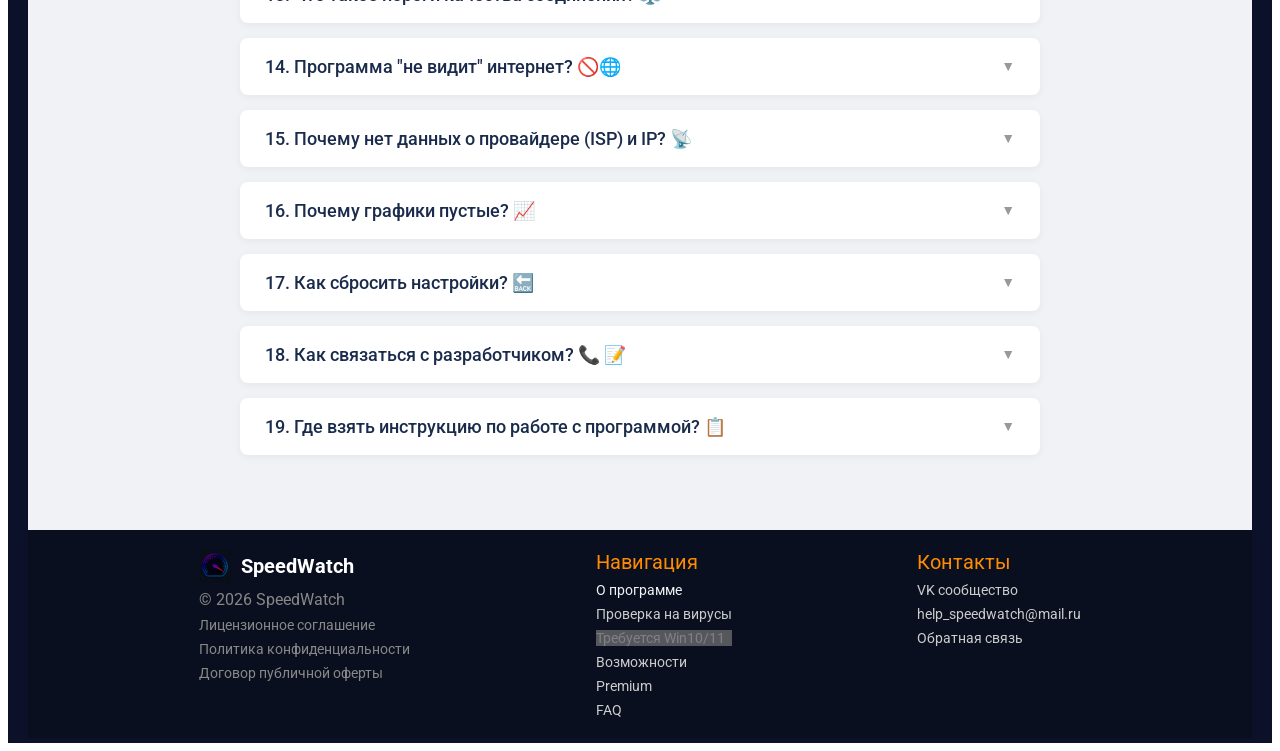
==== commit 34e7b710: "Update download and virus check links: add target_blank for new tab opening" ====
--- a/index.html
+++ b/index.html
@@ -49,7 +49,7 @@
       },
       "url": "https://speedwatch-soft.netlify.app/",
       "sameAs": [
-        "https://cloud.mail.ru/public/nhCN/DgoQjYmod"
+        "https://cloud.mail.ru/public/kdyw/AythhW5Fn"
       ]
     },
     {
@@ -194,8 +194,8 @@
   <a href="#premium" style="color: #f0f2f5; font-size: 18px; font-weight: 700; text-decoration: none;" onmouseover="this.style.color='#004499'" onmouseout="this.style.color='#f0f2f5'">Premium</a>
   <a href="#faq" style="color: #f0f2f5; font-size: 18px; font-weight: 700; text-decoration: none;" onmouseover="this.style.color='#004499'" onmouseout="this.style.color='#f0f2f5'">FAQ</a>
   <a href="https://cloud.mail.ru/public/jdPG/BZcNN27gG" target="_blank" rel="noopener noreferrer" style="color: #f0f2f5; font-size: 18px; font-weight: 700; text-decoration: none;" onmouseover="this.style.color='#004499'" onmouseout="this.style.color='#f0f2f5'">Видео</a>
-  <a href="https://www.virustotal.com/gui/file/5b65f965cabe4bf45d67e83e8d81255e5a3682f1633153fd42c70cdcdde629b7" target="_blank" rel="noopener noreferrer" style="color: #f0f2f5; font-size: 18px; font-weight: 700; text-decoration: none;" onmouseover="this.style.color='#004499'" onmouseout="this.style.color='#f0f2f5'">Проверка на вирусы</a>
-  <a href="https://vk.cc/cYCdpQ" rel="noopener noreferrer" class="download-btn" style="color: #f0f2f5; font-size: 18px; font-weight: 700; text-decoration: none;" onmouseover="this.style.color='#004499'" onmouseout="this.style.color='#f0f2f5'">Скачать</a>
+  <a href="https://www.virustotal.com/gui/file/d456205345b4ee1f2f1b3d70f2b02b2e522fdbb158970d2dcb3ed3ad8c335cf8" target="_blank" rel="noopener noreferrer" style="color: #f0f2f5; font-size: 18px; font-weight: 700; text-decoration: none;" onmouseover="this.style.color='#004499'" onmouseout="this.style.color='#f0f2f5'">Проверка на вирусы</a>
+  <a href="https://cloud.mail.ru/public/kdyw/AythhW5Fn" target="_blank" rel="noopener noreferrer" class="download-btn" style="color: #f0f2f5; font-size: 18px; font-weight: 700; text-decoration: none;" onmouseover="this.style.color='#004499'" onmouseout="this.style.color='#f0f2f5'">Скачать</a>
   <a href="https://forms.gle/kpaNSu1JRSFQR7rt9" target="_blank" rel="noopener noreferrer" style="color: #f0f2f5; font-size: 18px; font-weight: 700; text-decoration: none;" onmouseover="this.style.color='#004499'" onmouseout="this.style.color='#f0f2f5'">Обратная связь</a>
  </div>
 </div>
@@ -269,7 +269,7 @@
   <div class="home-success-title" style="font-size: 38px; font-weight: 700; color: #00c853; line-height: 1.55;"><span class="home-success-line1">Выход из этой</span> <span class="home-success-line2">ситуации есть!</span></div>
   <div style="font-size: 51px; font-weight: 700; color: #cccccc; line-height: 1.55; margin-top: 5px;">SpeedWatch</div>
   <div class="home-btn-wrapper" style="margin-top: 5px;">
-   <a href="https://vk.cc/cYCdpQ" rel="noopener noreferrer" class="download-btn home-download-btn" style="display: inline-block; background-color: #00c853; color: #ffffff; font-size: 20px; font-weight: 700; font-family: Roboto; text-decoration: none; padding: 15px 50px; border-radius: 30px; border: none; cursor: pointer;">Скачать</a>
+   <a href="https://cloud.mail.ru/public/kdyw/AythhW5Fn" target="_blank" rel="noopener noreferrer" class="download-btn home-download-btn" style="display: inline-block; background-color: #00c853; color: #ffffff; font-size: 20px; font-weight: 700; font-family: Roboto; text-decoration: none; padding: 15px 50px; border-radius: 30px; border: none; cursor: pointer;">Скачать</a>
   </div>
  </div>
 </div>
@@ -953,8 +953,8 @@
  <div style="display: flex; flex-direction: column; gap: 8px;">
   <span style="color: #ff8c00; font-size: 20px;">Навигация</span>
   <a href="#about" style="color: #cccccc; font-size: 14px; text-decoration: none;">О программе</a>
-  <a href="https://www.virustotal.com/gui/file/5b65f965cabe4bf45d67e83e8d81255e5a3682f1633153fd42c70cdcdde629b7" target="_blank" rel="noopener noreferrer" style="color: #cccccc; font-size: 14px; text-decoration: none;">Проверка на вирусы</a>
-  <a href="https://vk.cc/cYCdpQ" rel="noopener noreferrer" class="download-btn" style="color: #cccccc; font-size: 14px; text-decoration: none;">Скачать</a>
+  <a href="https://www.virustotal.com/gui/file/d456205345b4ee1f2f1b3d70f2b02b2e522fdbb158970d2dcb3ed3ad8c335cf8" target="_blank" rel="noopener noreferrer" style="color: #cccccc; font-size: 14px; text-decoration: none;">Проверка на вирусы</a>
+  <a href="https://cloud.mail.ru/public/kdyw/AythhW5Fn" target="_blank" rel="noopener noreferrer" class="download-btn" style="color: #cccccc; font-size: 14px; text-decoration: none;">Скачать</a>
   <a href="#features" style="color: #cccccc; font-size: 14px; text-decoration: none;">Возможности</a>
   <a href="#premium" style="color: #cccccc; font-size: 14px; text-decoration: none;">Premium</a>
   <a href="#faq" style="color: #cccccc; font-size: 14px; text-decoration: none;">FAQ</a>
@@ -964,7 +964,7 @@
  <span style="color: #ff8c00; font-size: 20px;">Контакты</span>
  <a href="https://vk.com/speedwatch_soft" target="_blank" rel="noopener noreferrer" style="color: #cccccc; font-size: 14px; text-decoration: none;">VK сообщество</a>
  <a href="mailto:help_speedwatch@mail.ru" style="color: #cccccc; font-size: 14px; text-decoration: none;">help_speedwatch@mail.ru</a>
- <a href="https://docs.google.com/forms/d/e/1FAIpQLSczoz8DZ54zjfoNp8QZYtxAnND6PpzNgruhHMBeew_K4h3ixA/viewform" rel="noopener noreferrer" target="_blank" style="color: #cccccc; font-size: 14px; text-decoration: none;">Обратная связь</a>
+ <a href="https://forms.gle/kpaNSu1JRSFQR7rt9" rel="noopener noreferrer" target="_blank" style="color: #cccccc; font-size: 14px; text-decoration: none;">Обратная связь</a>
  </div>
 
 </div>      
@@ -1164,9 +1164,17 @@
 
     // Закрытие меню при клике на ссылку
     menuLinks.forEach(function(link) {
-      link.addEventListener('click', function() {
+      link.addEventListener('click', function(event) {
+        event.preventDefault();
         menu.classList.remove('open');
         burger.textContent = '☰';
+        // Переход по ссылке после закрытия меню
+        var href = this.getAttribute('href');
+        if (href && href !== '#') {
+          setTimeout(function() {
+            window.location.href = href;
+          }, 150);
+        }
       });
     });
 
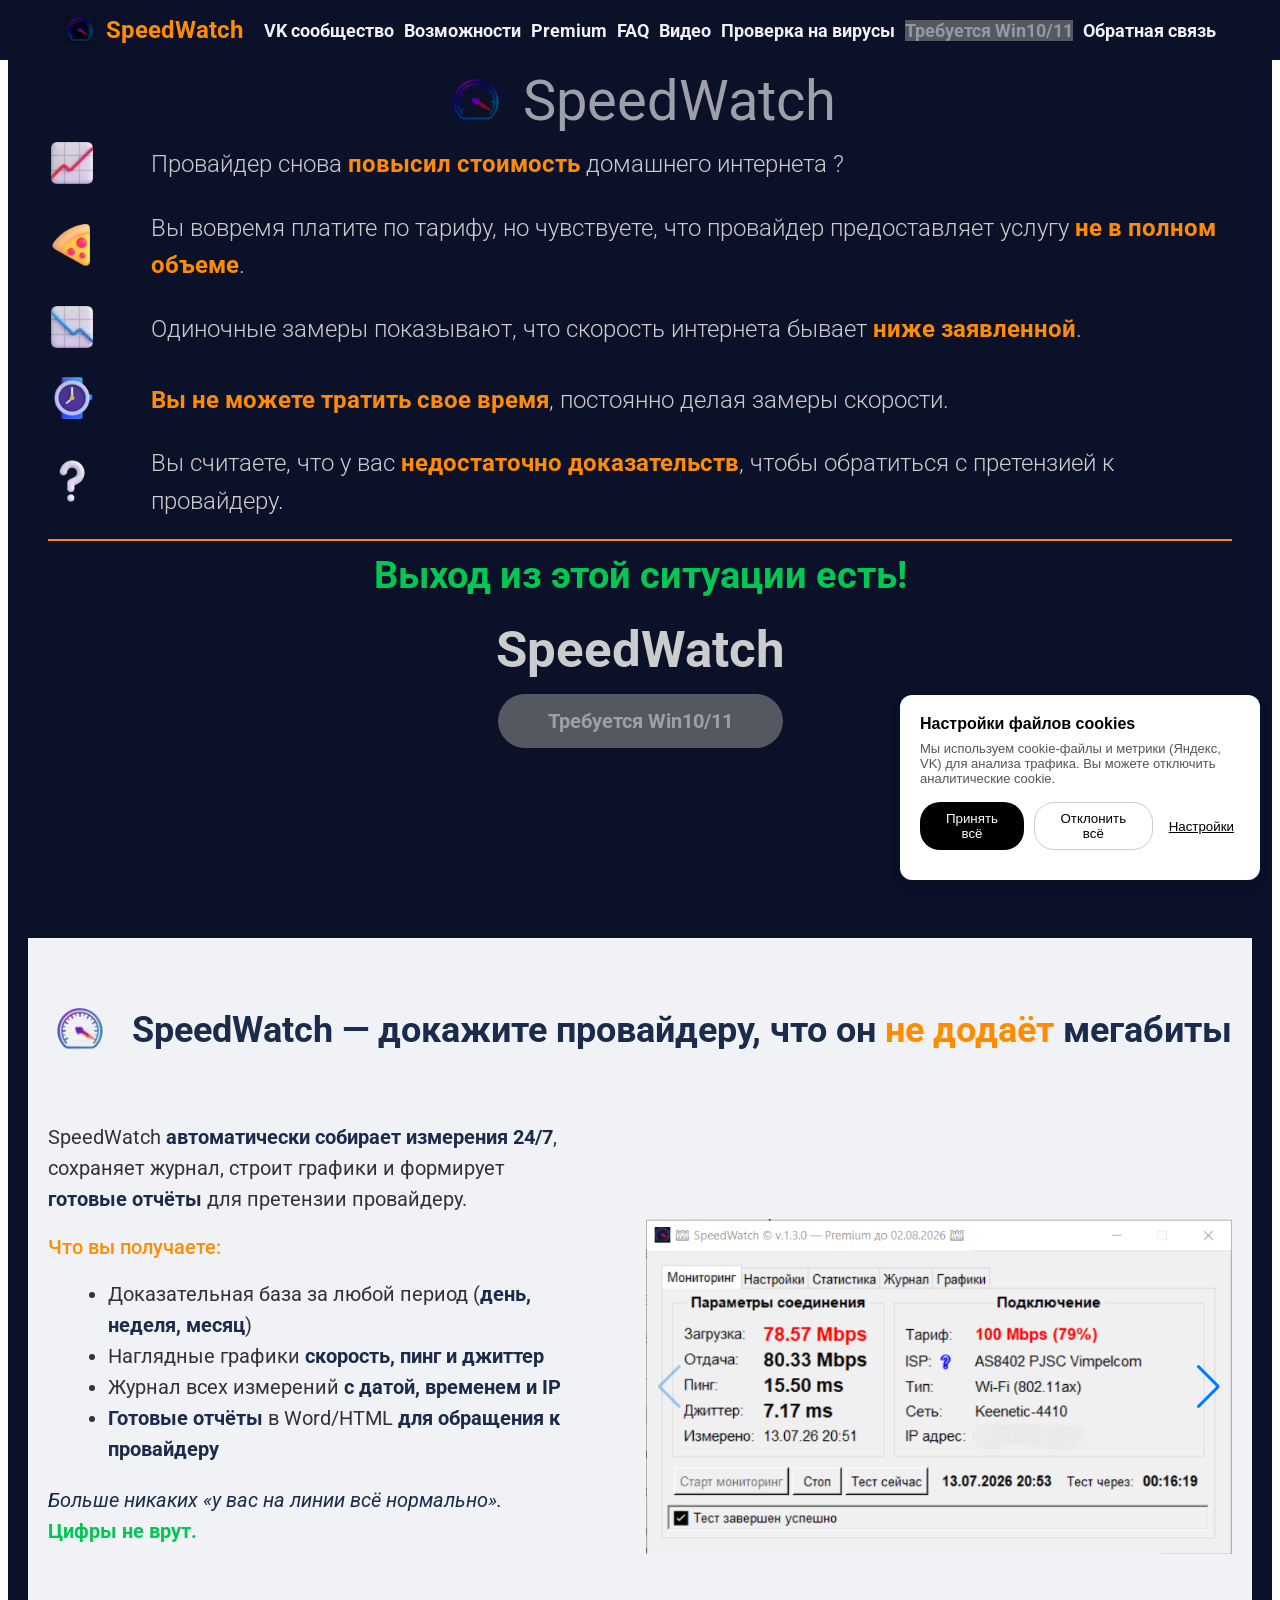
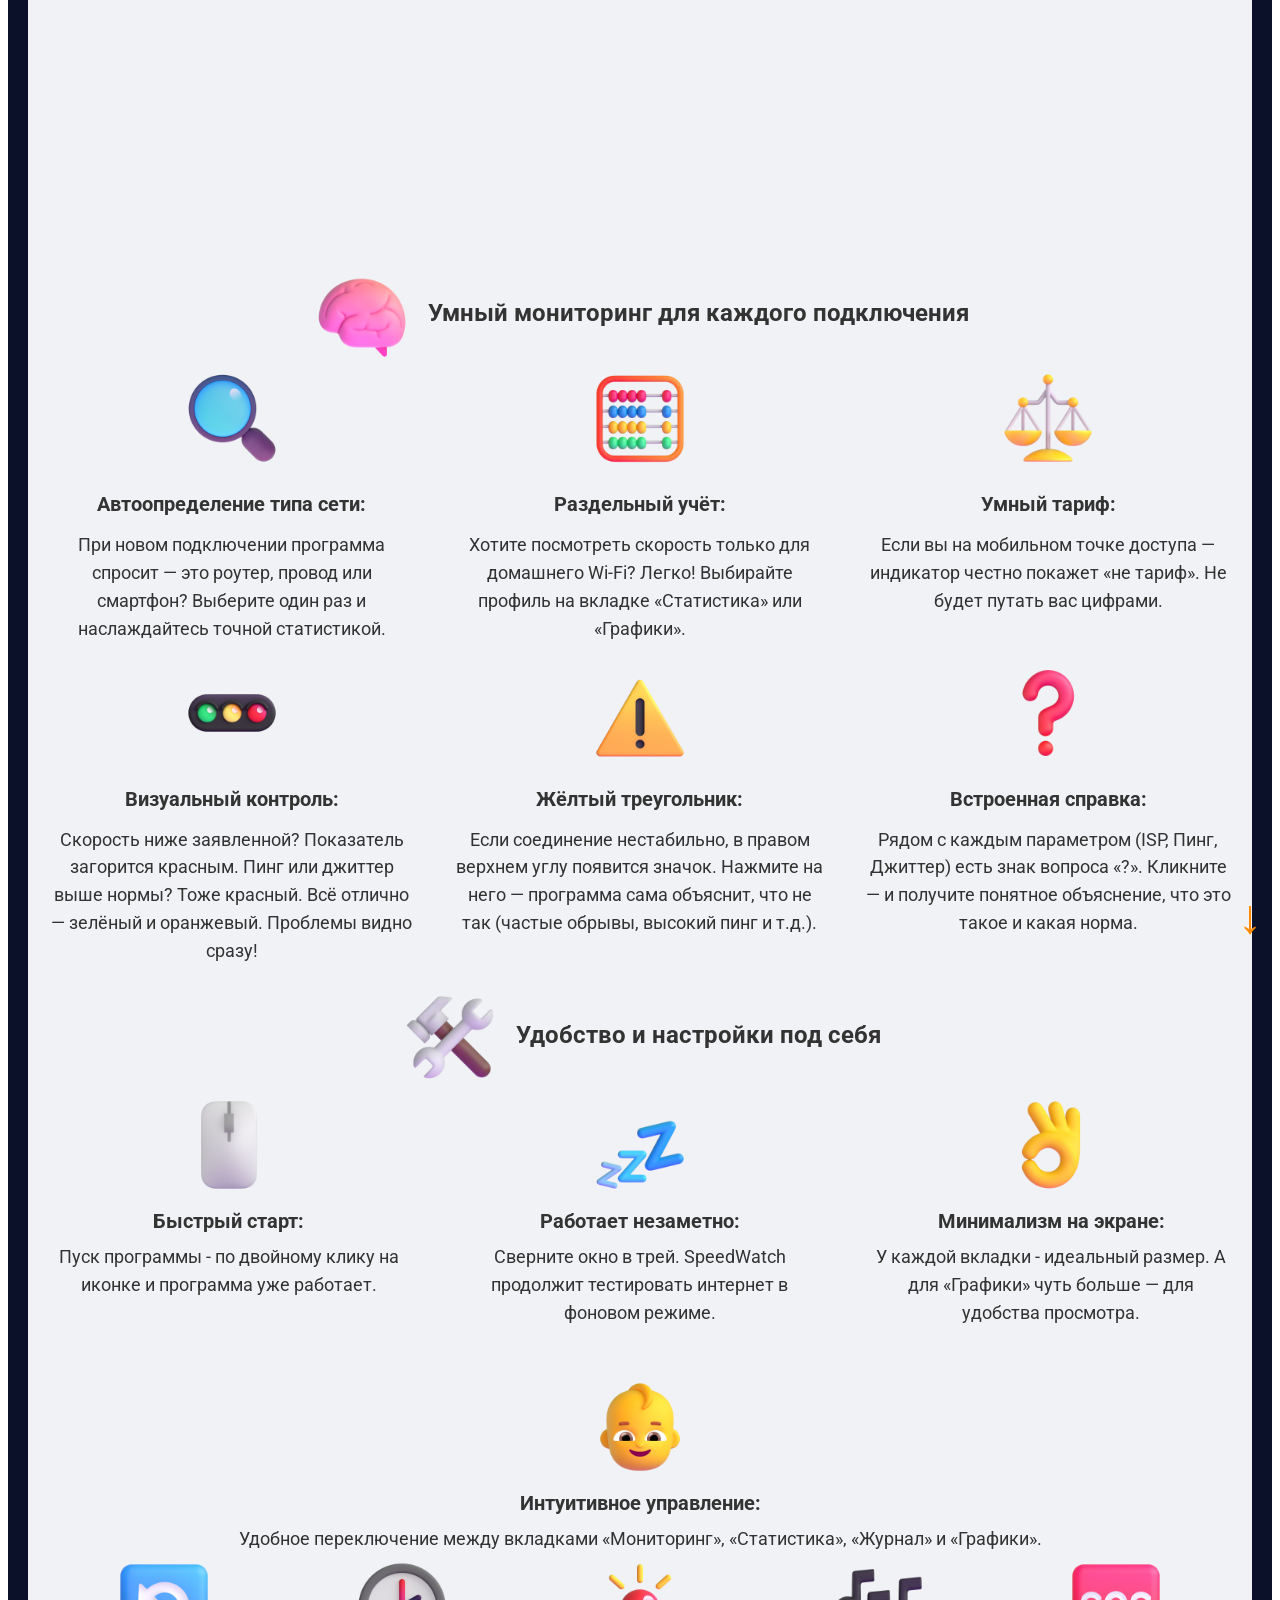
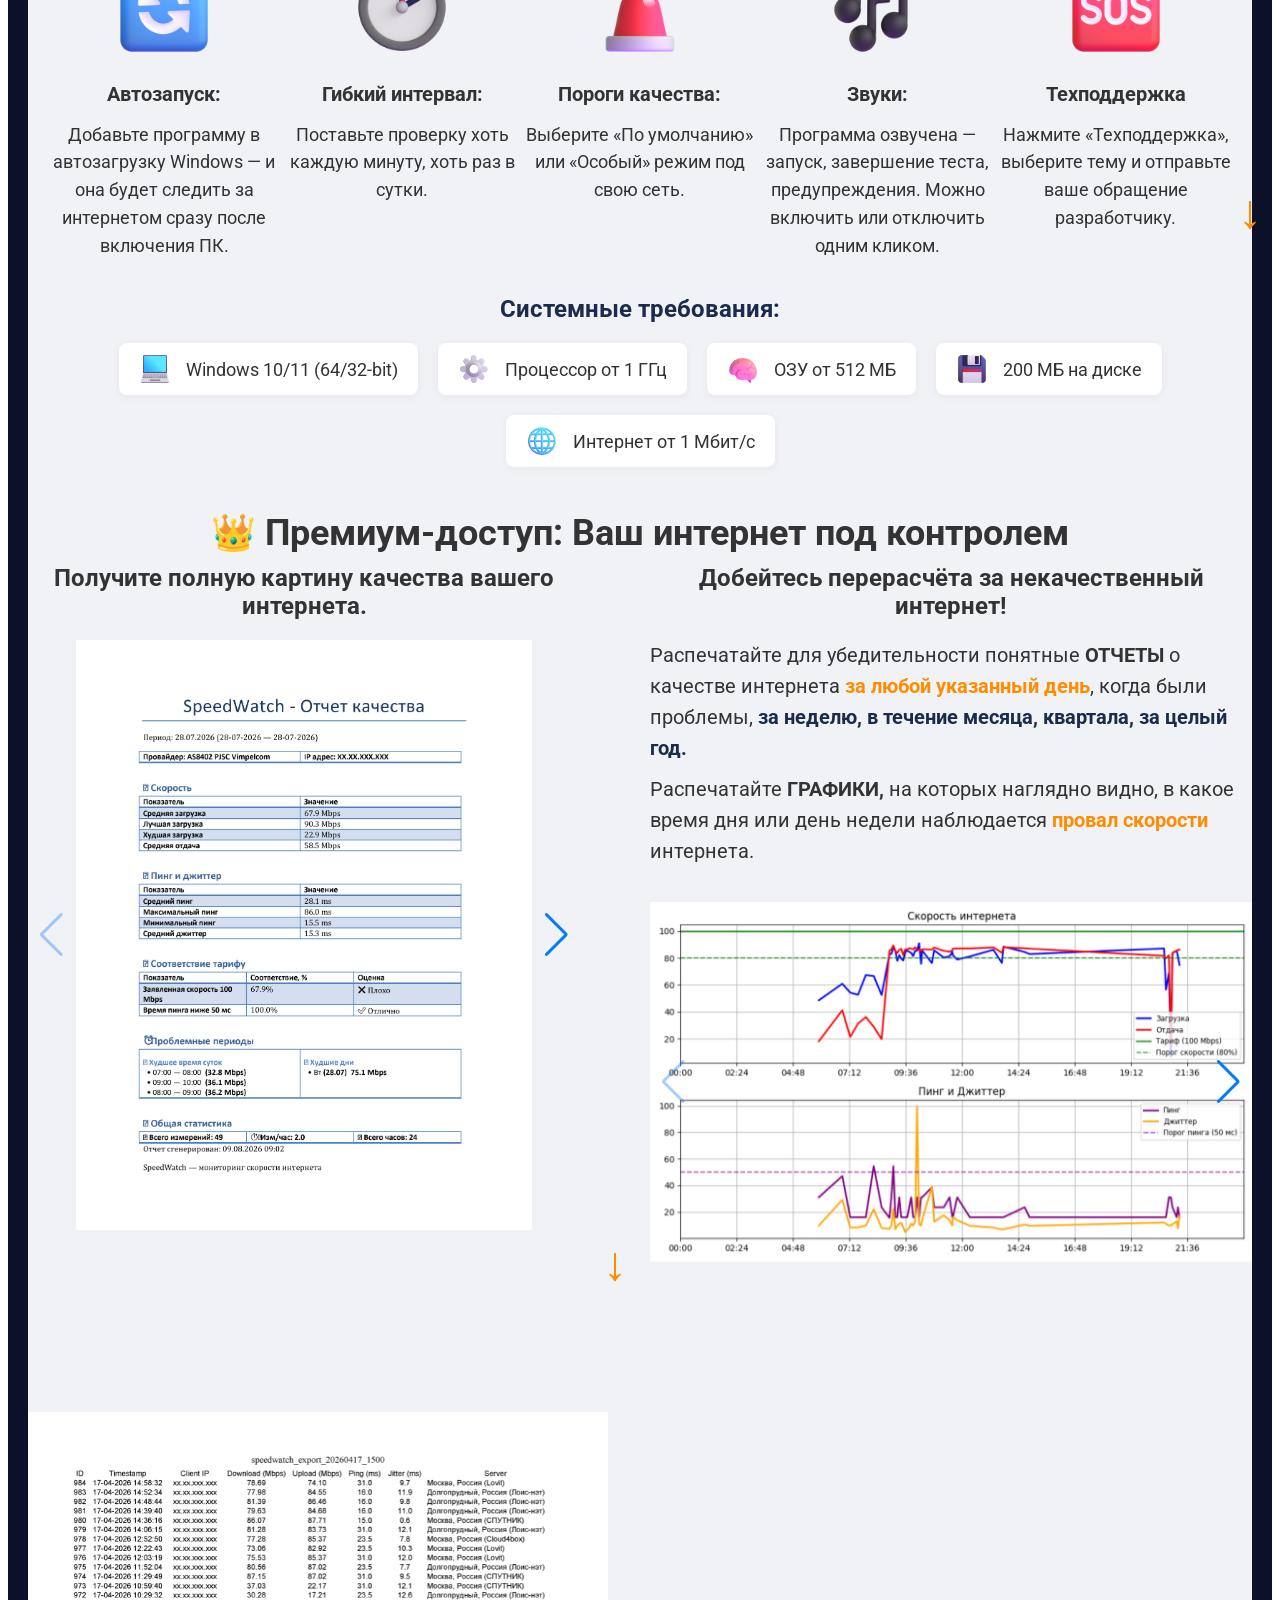
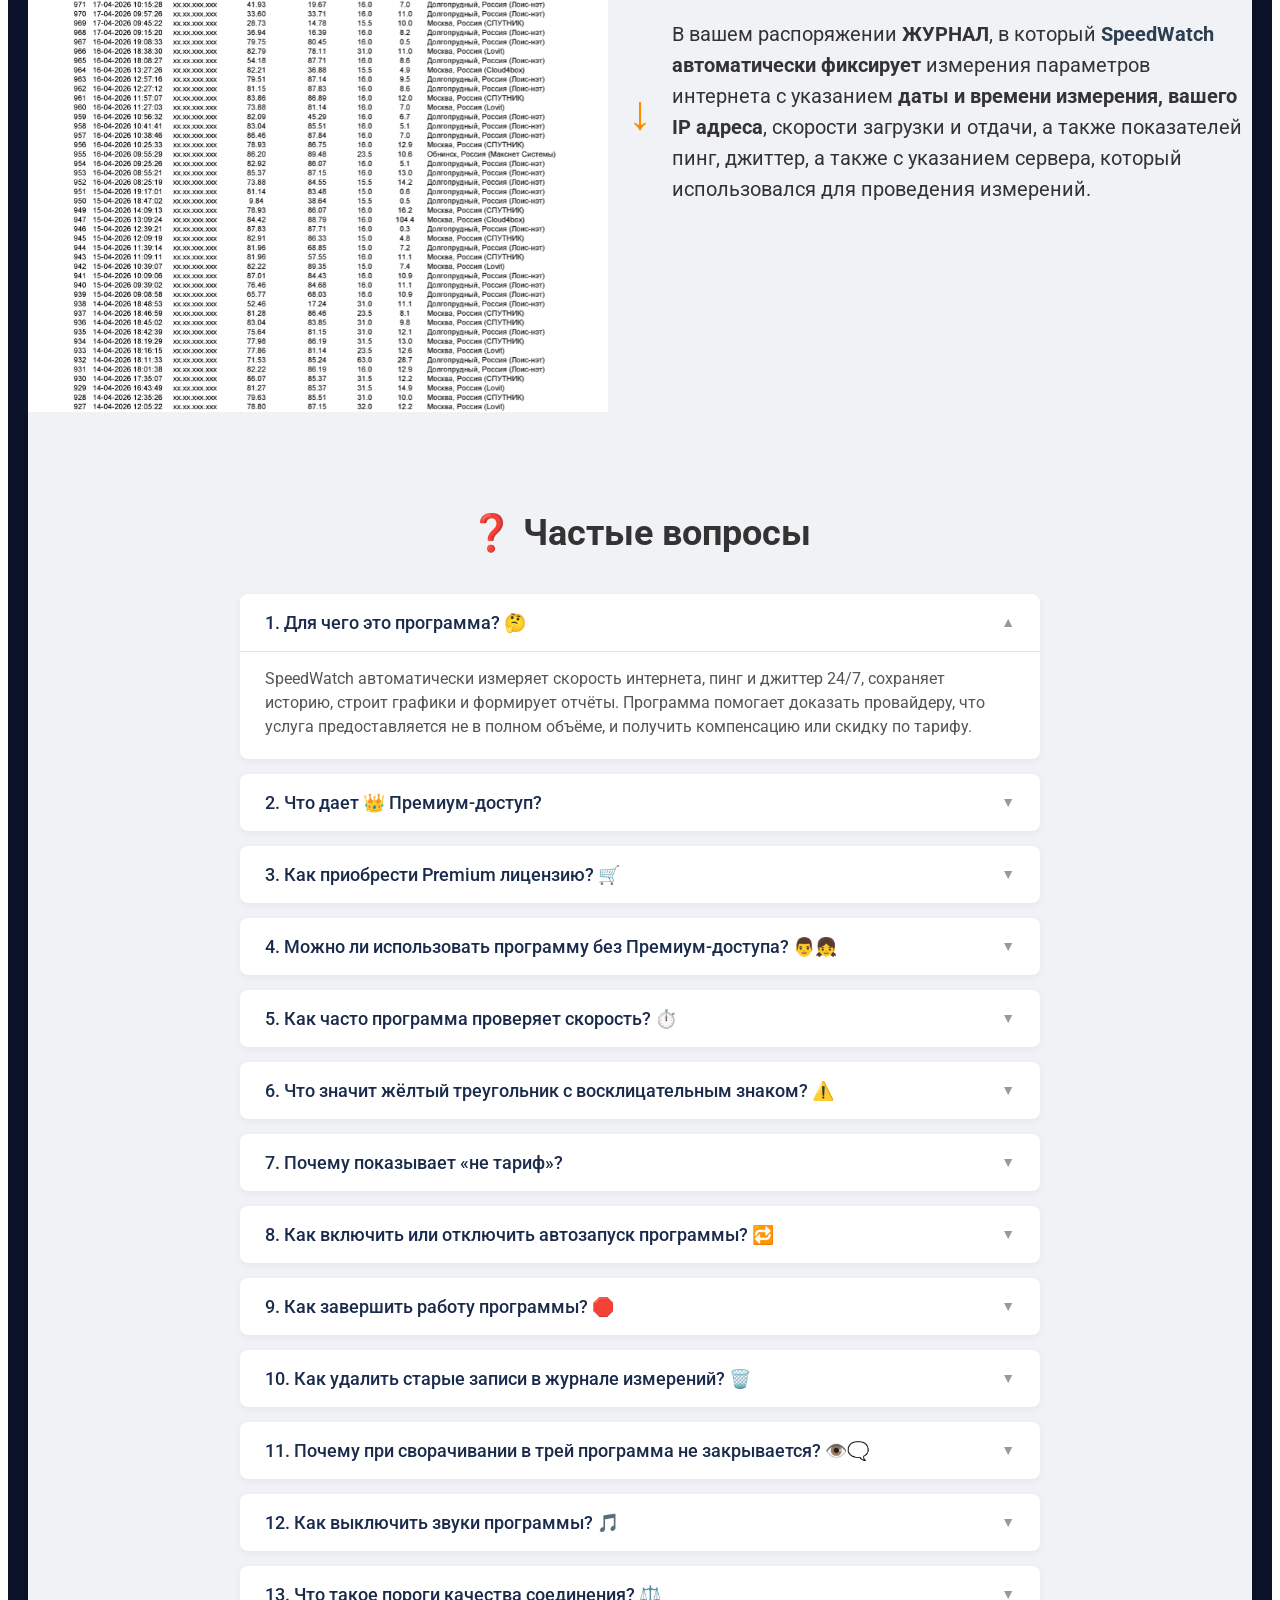
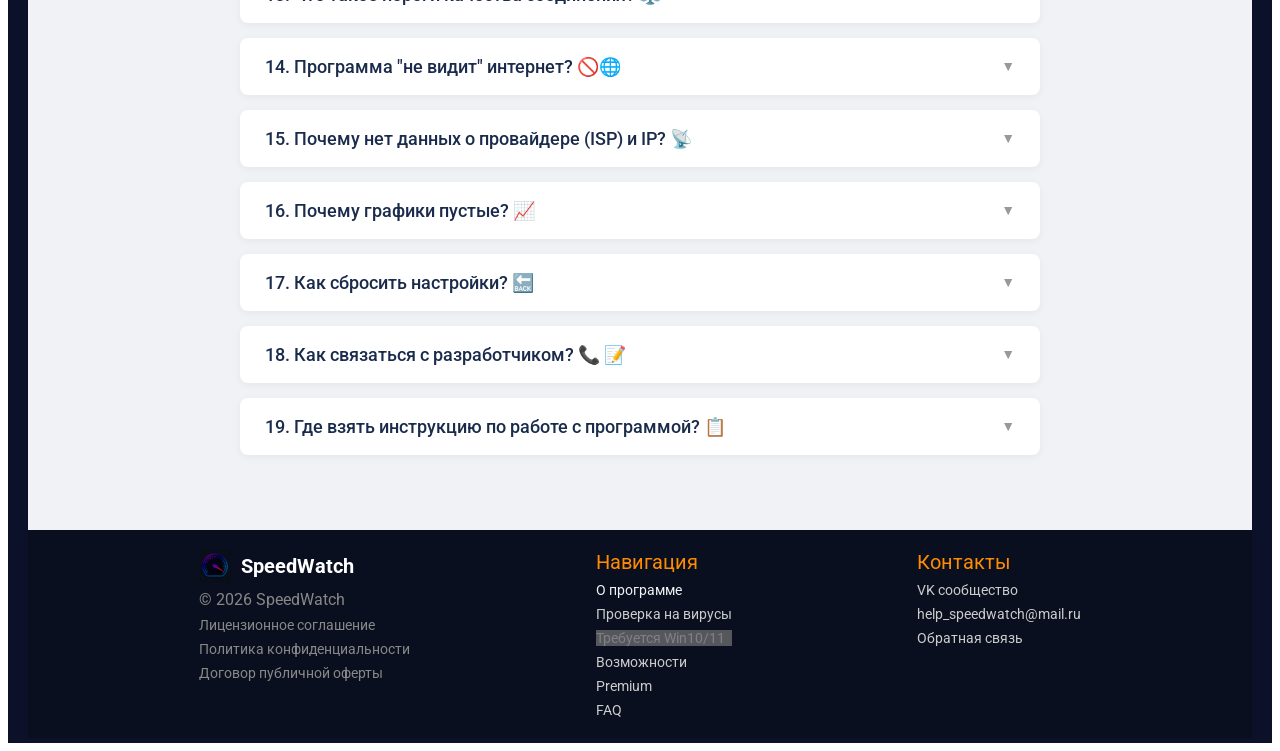
==== commit f8eab39d: "update" ====
--- a/index.html
+++ b/index.html
@@ -49,7 +49,7 @@
       },
       "url": "https://speedwatch-soft.netlify.app/",
       "sameAs": [
-        "https://cloud.mail.ru/public/kdyw/AythhW5Fn"
+        "https://cloud.mail.ru/public/eDJV/T8QiwSiKq"
       ]
     },
     {
@@ -194,8 +194,8 @@
   <a href="#premium" style="color: #f0f2f5; font-size: 18px; font-weight: 700; text-decoration: none;" onmouseover="this.style.color='#004499'" onmouseout="this.style.color='#f0f2f5'">Premium</a>
   <a href="#faq" style="color: #f0f2f5; font-size: 18px; font-weight: 700; text-decoration: none;" onmouseover="this.style.color='#004499'" onmouseout="this.style.color='#f0f2f5'">FAQ</a>
   <a href="https://cloud.mail.ru/public/jdPG/BZcNN27gG" target="_blank" rel="noopener noreferrer" style="color: #f0f2f5; font-size: 18px; font-weight: 700; text-decoration: none;" onmouseover="this.style.color='#004499'" onmouseout="this.style.color='#f0f2f5'">Видео</a>
-  <a href="https://www.virustotal.com/gui/file/d456205345b4ee1f2f1b3d70f2b02b2e522fdbb158970d2dcb3ed3ad8c335cf8" target="_blank" rel="noopener noreferrer" style="color: #f0f2f5; font-size: 18px; font-weight: 700; text-decoration: none;" onmouseover="this.style.color='#004499'" onmouseout="this.style.color='#f0f2f5'">Проверка на вирусы</a>
-  <a href="https://cloud.mail.ru/public/kdyw/AythhW5Fn" target="_blank" rel="noopener noreferrer" class="download-btn" style="color: #f0f2f5; font-size: 18px; font-weight: 700; text-decoration: none;" onmouseover="this.style.color='#004499'" onmouseout="this.style.color='#f0f2f5'">Скачать</a>
+  <a href="https://www.virustotal.com/gui/file/f53b6db77ae3fe98e662d795240d2b5b61afa6b3bb8d7c699a88cd393faec8d9" target="_blank" rel="noopener noreferrer" style="color: #f0f2f5; font-size: 18px; font-weight: 700; text-decoration: none;" onmouseover="this.style.color='#004499'" onmouseout="this.style.color='#f0f2f5'">Проверка на вирусы</a>
+  <a href="https://cloud.mail.ru/public/eDJV/T8QiwSiKq" target="_blank" rel="noopener noreferrer" class="download-btn" style="color: #f0f2f5; font-size: 18px; font-weight: 700; text-decoration: none;" onmouseover="this.style.color='#004499'" onmouseout="this.style.color='#f0f2f5'">Скачать</a>
   <a href="https://forms.gle/kpaNSu1JRSFQR7rt9" target="_blank" rel="noopener noreferrer" style="color: #f0f2f5; font-size: 18px; font-weight: 700; text-decoration: none;" onmouseover="this.style.color='#004499'" onmouseout="this.style.color='#f0f2f5'">Обратная связь</a>
  </div>
 </div>
@@ -269,7 +269,7 @@
   <div class="home-success-title" style="font-size: 38px; font-weight: 700; color: #00c853; line-height: 1.55;"><span class="home-success-line1">Выход из этой</span> <span class="home-success-line2">ситуации есть!</span></div>
   <div style="font-size: 51px; font-weight: 700; color: #cccccc; line-height: 1.55; margin-top: 5px;">SpeedWatch</div>
   <div class="home-btn-wrapper" style="margin-top: 5px;">
-   <a href="https://cloud.mail.ru/public/kdyw/AythhW5Fn" target="_blank" rel="noopener noreferrer" class="download-btn home-download-btn" style="display: inline-block; background-color: #00c853; color: #ffffff; font-size: 20px; font-weight: 700; font-family: Roboto; text-decoration: none; padding: 15px 50px; border-radius: 30px; border: none; cursor: pointer;">Скачать</a>
+   <a href="https://cloud.mail.ru/public/eDJV/T8QiwSiKq" target="_blank" rel="noopener noreferrer" class="download-btn home-download-btn" style="display: inline-block; background-color: #00c853; color: #ffffff; font-size: 20px; font-weight: 700; font-family: Roboto; text-decoration: none; padding: 15px 50px; border-radius: 30px; border: none; cursor: pointer;">Скачать</a>
   </div>
  </div>
 </div>
@@ -953,8 +953,8 @@
  <div style="display: flex; flex-direction: column; gap: 8px;">
   <span style="color: #ff8c00; font-size: 20px;">Навигация</span>
   <a href="#about" style="color: #cccccc; font-size: 14px; text-decoration: none;">О программе</a>
-  <a href="https://www.virustotal.com/gui/file/d456205345b4ee1f2f1b3d70f2b02b2e522fdbb158970d2dcb3ed3ad8c335cf8" target="_blank" rel="noopener noreferrer" style="color: #cccccc; font-size: 14px; text-decoration: none;">Проверка на вирусы</a>
-  <a href="https://cloud.mail.ru/public/kdyw/AythhW5Fn" target="_blank" rel="noopener noreferrer" class="download-btn" style="color: #cccccc; font-size: 14px; text-decoration: none;">Скачать</a>
+  <a href="https://www.virustotal.com/gui/file/f53b6db77ae3fe98e662d795240d2b5b61afa6b3bb8d7c699a88cd393faec8d9" target="_blank" rel="noopener noreferrer" style="color: #cccccc; font-size: 14px; text-decoration: none;">Проверка на вирусы</a>
+  <a href="https://cloud.mail.ru/public/eDJV/T8QiwSiKq" target="_blank" rel="noopener noreferrer" class="download-btn" style="color: #cccccc; font-size: 14px; text-decoration: none;">Скачать</a>
   <a href="#features" style="color: #cccccc; font-size: 14px; text-decoration: none;">Возможности</a>
   <a href="#premium" style="color: #cccccc; font-size: 14px; text-decoration: none;">Premium</a>
   <a href="#faq" style="color: #cccccc; font-size: 14px; text-decoration: none;">FAQ</a>
@@ -1165,11 +1165,17 @@
     // Закрытие меню при клике на ссылку
     menuLinks.forEach(function(link) {
       link.addEventListener('click', function(event) {
+        // Если ссылка открывается в новой вкладке - не блокируем
+        if (link.getAttribute('target') === '_blank') {
+          menu.classList.remove('open');
+          burger.textContent = '☰';
+          return;
+        }
         event.preventDefault();
         menu.classList.remove('open');
         burger.textContent = '☰';
         // Переход по ссылке после закрытия меню
-        var href = this.getAttribute('href');
+        var href = link.getAttribute('href');
         if (href && href !== '#') {
           setTimeout(function() {
             window.location.href = href;
